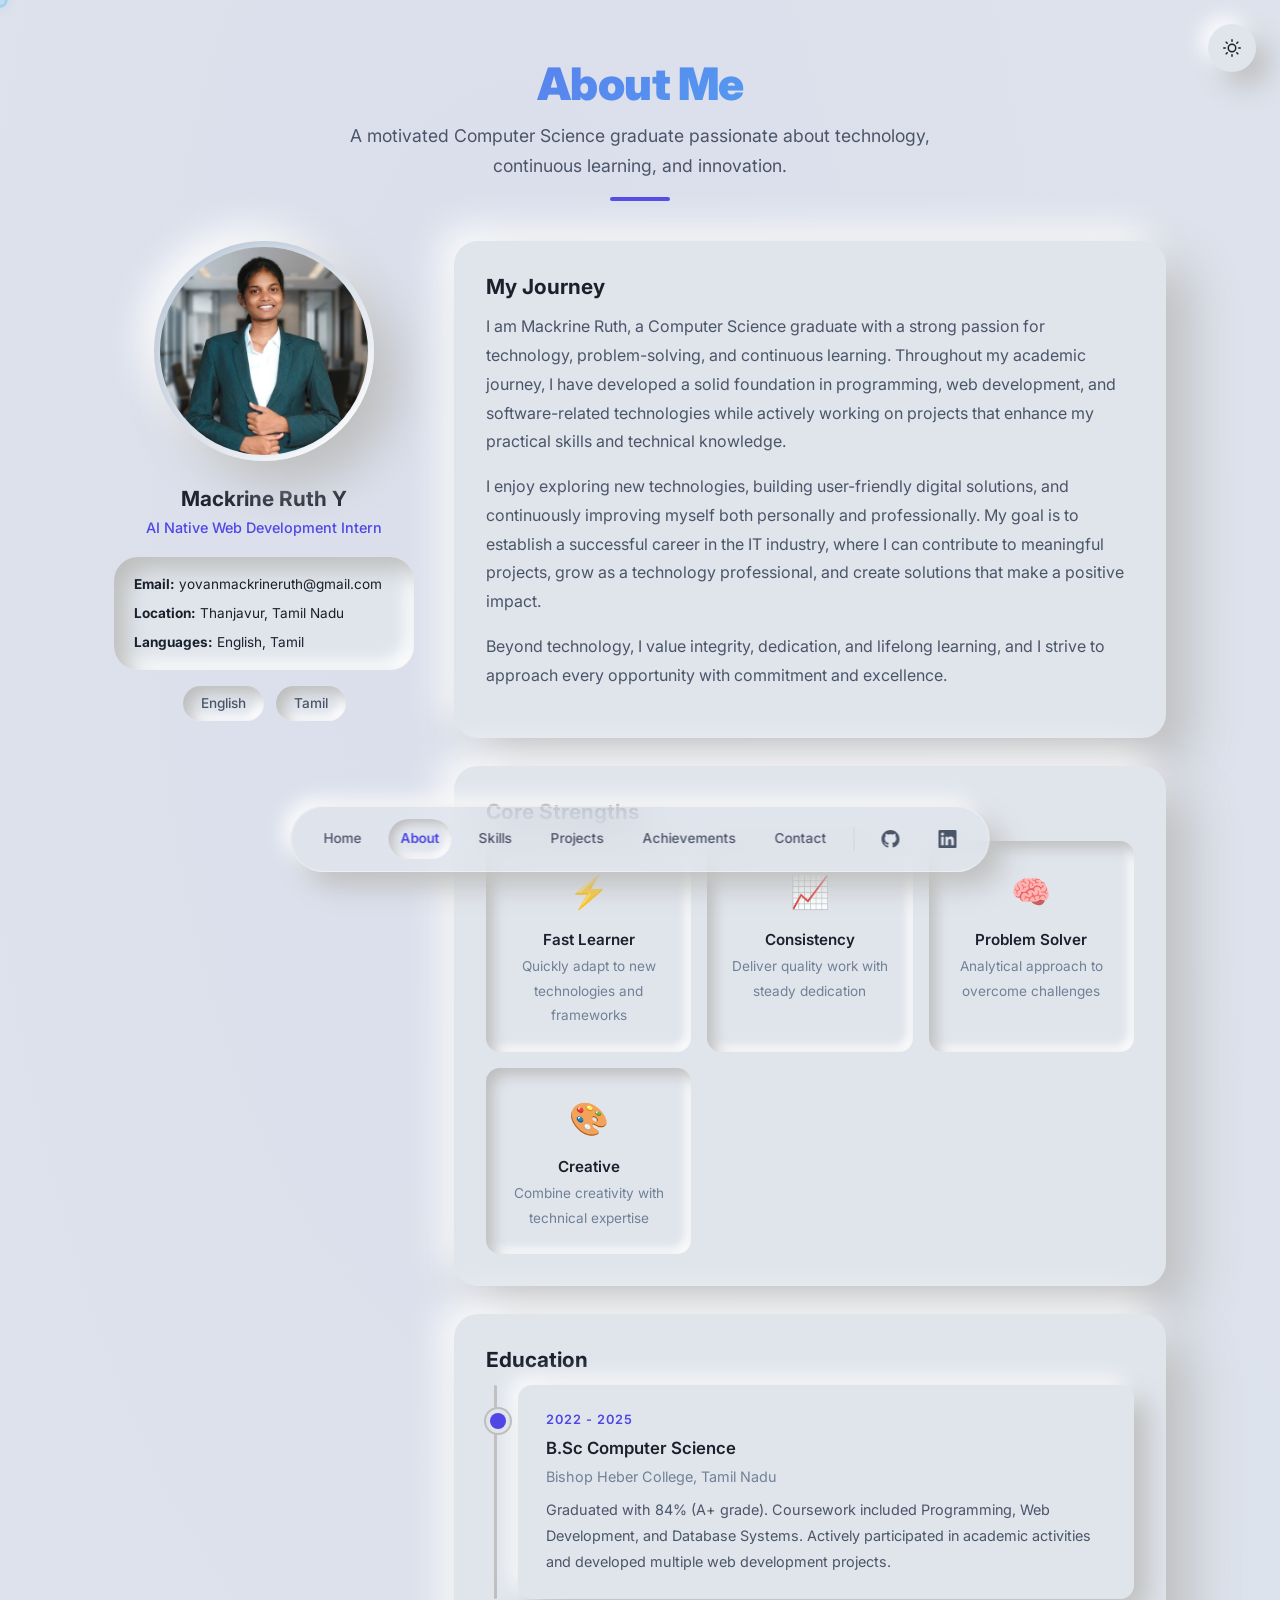
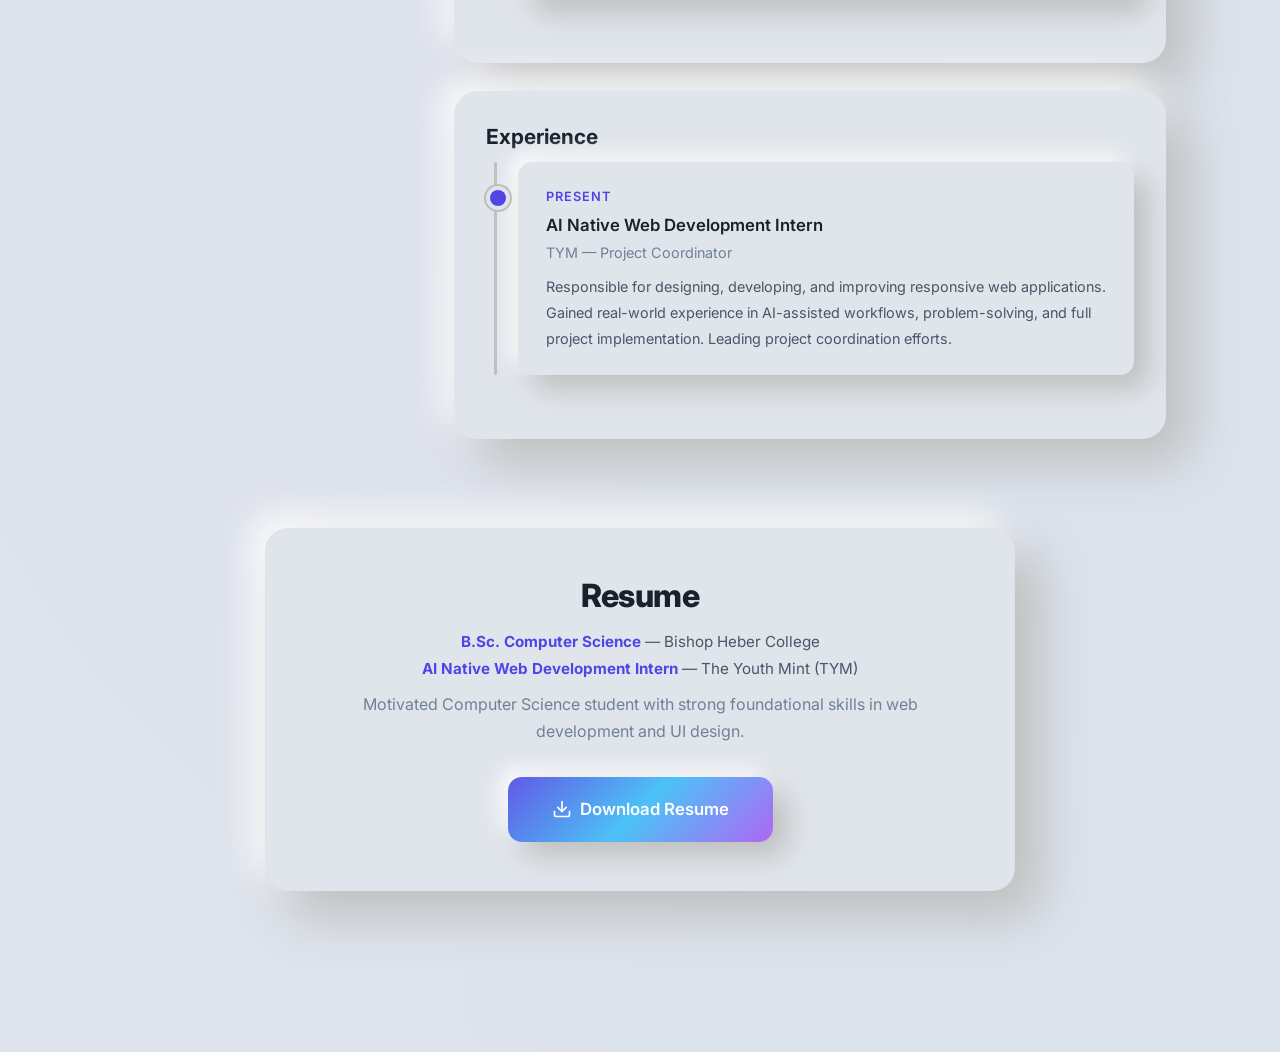
==== about.html @ bda7edf5 "floating header" ====
<!DOCTYPE html>
<html lang="en">
<head>
  <meta charset="UTF-8">
  <meta name="viewport" content="width=device-width, initial-scale=1.0">
  <title>About — Mackrine Ruth</title>
  <meta name="description" content="Learn more about Mackrine Ruth — a Computer Science graduate, AI Native Web Development Intern, and aspiring Software Engineer.">
  <link rel="stylesheet" href="css/style.css">
</head>
<body>

  <div class="page-header fade-up">
    <h1 class="gradient-text">About Me</h1>
    <p>A motivated Computer Science graduate passionate about technology, continuous learning, and innovation.</p>
    <div class="section-divider"></div>
  </div>

  <div class="about-grid">
    <aside class="about-sidebar fade-up">
      <div class="portrait-frame portrait-frame-clay">
        <img src="images/about-portrait.jpeg" alt="Mackrine Ruth">
      </div>
      <h3>Mackrine Ruth Y</h3>
      <p class="role">AI Native Web Development Intern</p>
      <div class="clay-card-push" style="text-align:left;padding:16px 20px;">
        <p style="font-size:0.85rem;margin-bottom:6px;"><strong>Email:</strong> yovanmackrineruth@gmail.com</p>
        <p style="font-size:0.85rem;margin-bottom:6px;"><strong>Location:</strong> Thanjavur, Tamil Nadu</p>
        <p style="font-size:0.85rem;"><strong>Languages:</strong> English, Tamil</p>
      </div>
      <div class="languages">
        <span class="lang-tag">English</span>
        <span class="lang-tag">Tamil</span>
      </div>
    </aside>

    <div class="about-content">
      <div class="clay-card fade-up">
        <h3>My Journey</h3>
        <p>I am Mackrine Ruth, a Computer Science graduate with a strong passion for technology, problem-solving, and continuous learning. Throughout my academic journey, I have developed a solid foundation in programming, web development, and software-related technologies while actively working on projects that enhance my practical skills and technical knowledge.</p>
        <p>I enjoy exploring new technologies, building user-friendly digital solutions, and continuously improving myself both personally and professionally. My goal is to establish a successful career in the IT industry, where I can contribute to meaningful projects, grow as a technology professional, and create solutions that make a positive impact.</p>
        <p>Beyond technology, I value integrity, dedication, and lifelong learning, and I strive to approach every opportunity with commitment and excellence.</p>
      </div>

      <div class="clay-card fade-up">
        <h3>Core Strengths</h3>
        <div class="strength-list">
          <div class="strength-item">
            <span class="icon">&#9889;</span>
            <h4>Fast Learner</h4>
            <p>Quickly adapt to new technologies and frameworks</p>
          </div>
          <div class="strength-item">
            <span class="icon">&#128200;</span>
            <h4>Consistency</h4>
            <p>Deliver quality work with steady dedication</p>
          </div>
          <div class="strength-item">
            <span class="icon">&#129504;</span>
            <h4>Problem Solver</h4>
            <p>Analytical approach to overcome challenges</p>
          </div>
          <div class="strength-item">
            <span class="icon">&#127912;</span>
            <h4>Creative</h4>
            <p>Combine creativity with technical expertise</p>
          </div>
        </div>
      </div>

      <!-- ====== EDUCATION TIMELINE ====== -->
      <div class="clay-card fade-up">
        <h3>Education</h3>
        <div class="timeline">
          <div class="timeline-item">
            <div class="date">2022 - 2025</div>
            <h4>B.Sc Computer Science</h4>
            <div class="sub">Bishop Heber College, Tamil Nadu</div>
            <p>Graduated with 84% (A+ grade). Coursework included Programming, Web Development, and Database Systems. Actively participated in academic activities and developed multiple web development projects.</p>
          </div>
        </div>
      </div>

      <!-- ====== EXPERIENCE TIMELINE ====== -->
      <div class="clay-card fade-up">
        <h3>Experience</h3>
        <div class="timeline">
          <div class="timeline-item">
            <div class="date">Present</div>
            <h4>AI Native Web Development Intern</h4>
            <div class="sub">TYM — Project Coordinator</div>
            <p>Responsible for designing, developing, and improving responsive web applications. Gained real-world experience in AI-assisted workflows, problem-solving, and full project implementation. Leading project coordination efforts.</p>
          </div>
        </div>
      </div>
    </div>
  </div>

  <!-- ====== RESUME SECTION ====== -->
  <section class="resume-section fade-up">
    <div class="resume-card">
      <h2>Resume</h2>
      <p class="credentials">
        <strong>B.Sc. Computer Science</strong> — Bishop Heber College<br>
        <strong>AI Native Web Development Intern</strong> — The Youth Mint (TYM)
      </p>
      <p class="resume-desc">Motivated Computer Science student with strong foundational skills in web development and UI design.</p>
      <a href="Mackrine_Ruth_ATS_Professional_Resume (2).docx" class="clay-btn clay-btn-primary" download target="_blank" rel="noopener noreferrer">
        <svg viewBox="0 0 24 24" fill="none" stroke="currentColor" stroke-width="2" stroke-linecap="round" stroke-linejoin="round">
          <path d="M21 15v4a2 2 0 01-2 2H5a2 2 0 01-2-2v-4"/>
          <polyline points="7 10 12 15 17 10"/>
          <line x1="12" y1="15" x2="12" y2="3"/>
        </svg>
        Download Resume
      </a>
    </div>
  </section>

  <!-- ====== DOCK NAVIGATION ====== -->
  <nav class="dock" role="navigation" aria-label="Main navigation">
    <a href="index.html" class="dock-link">Home</a>
    <a href="about.html" class="dock-link">About</a>
    <a href="skills.html" class="dock-link">Skills</a>
    <a href="projects.html" class="dock-link">Projects</a>
    <a href="achievements.html" class="dock-link">Achievements</a>
    <a href="contact.html" class="dock-link">Contact</a>
    <span class="dock-divider"></span>
    <a href="https://github.com/macky-2004" target="_blank" rel="noopener noreferrer" class="dock-link" aria-label="GitHub">
      <svg viewBox="0 0 16 16" fill="currentColor">
        <path d="M8 0C3.58 0 0 3.58 0 8c0 3.54 2.29 6.53 5.47 7.59.4.07.55-.17.55-.38 0-.19-.01-.82-.01-1.49-2.01.37-2.53-.49-2.69-.94-.09-.23-.48-.94-.82-1.13-.28-.15-.68-.52-.01-.53.63-.01 1.08.58 1.23.82.72 1.21 1.87.87 2.33.66.07-.52.28-.87.51-1.07-1.78-.2-3.64-.89-3.64-3.95 0-.87.31-1.59.82-2.15-.08-.2-.36-1.02.08-2.12 0 0 .67-.21 2.2.82.64-.18 1.32-.27 2-.27.68 0 1.36.09 2 .27 1.53-1.04 2.2-.82 2.2-.82.44 1.1.16 1.92.08 2.12.51.56.82 1.27.82 2.15 0 3.07-1.87 3.75-3.65 3.95.29.25.54.73.54 1.48 0 1.07-.01 1.93-.01 2.2 0 .21.15.46.55.38A8.013 8.013 0 0016 8c0-4.42-3.58-8-8-8z"/>
      </svg>
    </a>
    <a href="https://www.linkedin.com/in/mackrine-ruth-5611002bb/" target="_blank" rel="noopener noreferrer" class="dock-link" aria-label="LinkedIn">
      <svg viewBox="0 0 24 24" fill="currentColor">
        <path d="M20.447 20.452h-3.554v-5.569c0-1.328-.027-3.037-1.852-3.037-1.853 0-2.136 1.445-2.136 2.939v5.667H9.351V9h3.414v1.561h.046c.477-.9 1.637-1.85 3.37-1.85 3.601 0 4.267 2.37 4.267 5.455v6.286zM5.337 7.433a2.062 2.062 0 01-2.063-2.065 2.064 2.064 0 112.063 2.065zm1.782 13.019H3.555V9h3.564v11.452zM22.225 0H1.771C.792 0 0 .774 0 1.729v20.542C0 23.227.792 24 1.771 24h20.451C23.2 24 24 23.227 24 22.271V1.729C24 .774 23.2 0 22.222 0h.003z"/>
      </svg>
    </a>
  </nav>

  <button id="themeToggle" class="theme-toggle" aria-label="Toggle dark mode">
    <svg width="18" height="18" viewBox="0 0 24 24" fill="none" stroke="currentColor" stroke-width="2" stroke-linecap="round" stroke-linejoin="round">
      <circle cx="12" cy="12" r="5"/>
      <path d="M12 1v2M12 21v2M4.22 4.22l1.42 1.42M18.36 18.36l1.42 1.42M1 12h2M21 12h2M4.22 19.78l1.42-1.42M18.36 5.64l1.42-1.42"/>
    </svg>
  </button>

  <script src="js/main.js"></script>
</body>
</html>
---- css/style.css ----
@import url('https://fonts.googleapis.com/css2?family=Inter:wght@300;400;500;600;700;800;900&display=swap');

:root {
  --clay-bg: #e0e5ec;
  --clay-card: #e0e5ec;
  --clay-dark: #bebebe;
  --clay-dark-deep: #a8a8a8;
  --clay-light: #ffffff;
  --radius: 24px;
  --radius-sm: 14px;
  --radius-xs: 10px;
  --accent-primary: #4f46e5;
  --accent-secondary: #38bdf8;
  --accent-tertiary: #a855f7;
  --accent: #4f46e5;
  --accent-hover: #4338ca;
  --accent-soft: #eef2ff;
  --accent-gradient: linear-gradient(135deg, rgba(79, 70, 229, 0.88), rgba(56, 189, 248, 0.88), rgba(168, 85, 247, 0.88));
  --text-primary: #1a202c;
  --text-secondary: #4a5568;
  --text-muted: #718096;
  --font: 'Inter', 'Segoe UI', sans-serif;
  --shadow-pop: 24px 24px 50px var(--clay-dark), -12px -12px 36px var(--clay-light);
  --shadow-pop-sm: 14px 14px 28px var(--clay-dark), -7px -7px 20px var(--clay-light);
  --shadow-pop-lg: 32px 32px 64px var(--clay-dark-deep), -16px -16px 44px var(--clay-light);
  --shadow-push: inset 12px 12px 22px var(--clay-dark), inset -8px -8px 16px var(--clay-light);
  --shadow-push-sm: inset 7px 7px 14px var(--clay-dark), inset -5px -5px 10px var(--clay-light);
  --shadow-push-lg: inset 16px 16px 32px var(--clay-dark-deep), inset -10px -10px 22px var(--clay-light);
  --transition: 0.3s ease;
  --shadow-transition: 0.4s ease;
  --inset-dark: #bdc9d8;
  --inset-light: #ffffff;
  --cursor-core: rgba(56, 189, 248, 0.15);
  --cursor-border: rgba(56, 189, 248, 0.4);
  --cursor-glow: rgba(56, 189, 248, 0.12);
  --btn-glow: rgba(56, 189, 248, 0.2);
  --gradient-btn: var(--accent-gradient);
  --gradient-text: var(--accent-gradient);
  --card-border-glow: var(--accent-gradient);
}

body.dark-mode {
  --clay-bg: #1a1a1a;
  --clay-card: #1a1a1a;
  --clay-dark: #141414;
  --clay-dark-deep: #0d0d0d;
  --clay-light: #202020;
  --accent-primary: #4f46e5;
  --accent-secondary: #38bdf8;
  --accent-tertiary: #a855f7;
  --accent: #818cf8;
  --accent-hover: #6366f1;
  --accent-soft: #1e1b4b;
  --accent-gradient: linear-gradient(135deg, #4f46e5, #38bdf8, #a855f7);
  --text-primary: #e6e6e6;
  --text-secondary: #b0b0b0;
  --text-muted: #808080;
  --shadow-pop: 24px 24px 50px var(--clay-dark), -12px -12px 36px var(--clay-light);
  --shadow-pop-sm: 14px 14px 28px var(--clay-dark), -7px -7px 20px var(--clay-light);
  --shadow-pop-lg: 32px 32px 64px var(--clay-dark-deep), -16px -16px 44px var(--clay-light);
  --shadow-push: inset 12px 12px 22px var(--clay-dark), inset -8px -8px 16px var(--clay-light);
  --shadow-push-sm: inset 7px 7px 14px var(--clay-dark), inset -5px -5px 10px var(--clay-light);
  --shadow-push-lg: inset 16px 16px 32px var(--clay-dark-deep), inset -10px -10px 22px var(--clay-light);
  --inset-dark: #0d0d0d;
  --inset-light: #252525;
  --cursor-core: rgba(56, 189, 248, 0.2);
  --cursor-border: rgba(56, 189, 248, 0.5);
  --cursor-glow: rgba(56, 189, 248, 0.15);
  --btn-glow: rgba(56, 189, 248, 0.3);
  --gradient-btn: var(--accent-gradient);
  --gradient-text: var(--accent-gradient);
  --card-border-glow: var(--accent-gradient);
}

* {
  margin: 0;
  padding: 0;
  box-sizing: border-box;
}

html {
  scroll-behavior: smooth;
}

body {
  font-family: var(--font);
  background: var(--clay-bg);
  color: var(--text-primary);
  min-height: 100vh;
  line-height: 1.7;
  overflow-x: hidden;
  padding-bottom: 100px;
  transition: background-color 0.4s ease, color 0.4s ease;
  background-image:
    radial-gradient(ellipse at 20% 10%, rgba(79, 70, 229, 0.04) 0%, transparent 50%),
    radial-gradient(ellipse at 80% 90%, rgba(168, 85, 247, 0.03) 0%, transparent 50%),
    radial-gradient(ellipse at 50% 50%, rgba(56, 189, 248, 0.025) 0%, transparent 50%);
  background-size: 200% 200%;
  animation: ambientShift 30s ease-in-out infinite alternate;
}

@keyframes ambientShift {
  0% { background-position: 0% 0%; }
  100% { background-position: 100% 100%; }
}

a {
  text-decoration: none;
  color: inherit;
}

ul {
  list-style: none;
}

img {
  max-width: 100%;
  display: block;
}

h1 {
  font-weight: 900;
  line-height: 1.1;
  letter-spacing: -0.5px;
}

.gradient-text {
  background: var(--gradient-text);
  background-size: 200% 200%;
  -webkit-background-clip: text;
  background-clip: text;
  -webkit-text-fill-color: transparent;
  color: transparent;
}

h2 {
  font-weight: 800;
  line-height: 1.2;
  letter-spacing: -0.3px;
}

h3 {
  font-weight: 700;
  line-height: 1.3;
}

h4 {
  font-weight: 600;
  line-height: 1.4;
}

.container {
  max-width: 1200px;
  margin: 0 auto;
  padding: 0 24px;
}

.page-header {
  text-align: center;
  padding: 60px 20px 40px;
}

.page-header h1 {
  font-size: 2.8rem;
  color: var(--text-primary);
}

.page-header p {
  font-size: 1.1rem;
  color: var(--text-secondary);
  max-width: 600px;
  margin: 12px auto 0;
}

.section-divider {
  width: 60px;
  height: 4px;
  background: var(--accent);
  border-radius: 4px;
  margin: 16px auto 0;
}

/* ====== CLAY CARD SYSTEM ====== */

.clay-card {
  background: var(--clay-card);
  border-radius: var(--radius);
  box-shadow: var(--shadow-pop);
  padding: 32px;
  transition: all var(--transition);
}

.clay-card:hover {
  box-shadow: var(--shadow-pop-sm);
  transform: translateY(-3px);
}

.clay-card-push {
  background: var(--clay-card);
  border-radius: var(--radius);
  box-shadow: var(--shadow-push);
  padding: 24px;
}

/* ====== CLAY BUTTON SYSTEM ====== */

.clay-btn {
  display: inline-flex;
  align-items: center;
  gap: 8px;
  padding: 16px 36px;
  border: none;
  border-radius: var(--radius-sm);
  background: var(--clay-card);
  box-shadow: var(--shadow-pop-sm);
  font-family: var(--font);
  font-size: 1rem;
  font-weight: 600;
  color: var(--text-primary);
  cursor: pointer;
  transition: all var(--transition);
}

.clay-btn:hover {
  box-shadow: var(--shadow-push-sm), 0 0 20px var(--btn-glow);
  transform: scale(0.97);
}

.clay-btn:active {
  box-shadow: var(--shadow-push-sm);
  transform: scale(0.95);
}

.clay-btn-primary {
  background: var(--gradient-btn);
  color: #ffffff;
  box-shadow: var(--shadow-pop-sm);
  transition: all var(--transition);
}

.clay-btn-primary:hover {
  box-shadow: var(--shadow-push-sm), 0 0 24px var(--btn-glow);
  transform: scale(0.96);
  filter: brightness(1.15);
}

/* ====== DARK MODE TOGGLE ====== */

.theme-toggle {
  position: fixed;
  top: 24px;
  right: 24px;
  width: 48px;
  height: 48px;
  border-radius: 50%;
  background: var(--clay-card);
  box-shadow: var(--shadow-pop-sm);
  border: none;
  cursor: pointer;
  display: flex;
  align-items: center;
  justify-content: center;
  z-index: 1001;
  transition: all var(--transition);
  color: var(--text-primary);
  font-size: 1.2rem;
}

.theme-toggle:hover {
  box-shadow: var(--shadow-push-sm);
  transform: scale(0.95);
}

/* ====== DOCK NAVIGATION ====== */

.dock {
  position: fixed;
  bottom: 28px;
  left: 50%;
  transform: translateX(-50%);
  display: flex;
  align-items: center;
  justify-content: center;
  gap: 15px;
  padding: 12px 20px;
  background: rgba(224, 229, 236, 0.75);
  backdrop-filter: blur(20px);
  -webkit-backdrop-filter: blur(20px);
  border-radius: 60px;
  box-shadow: var(--shadow-pop-sm);
  z-index: 1000;
  border: 1px solid rgba(255, 255, 255, 0.4);
  transition: background-color 0.4s ease, box-shadow 0.4s ease;
}

body.dark-mode .dock {
  background: rgba(26, 26, 26, 0.75);
  border-color: rgba(255, 255, 255, 0.06);
}

.dock-link {
  display: flex;
  align-items: center;
  justify-content: center;
  padding: 8px 12px;
  border-radius: 40px;
  font-size: 0.85rem;
  font-weight: 500;
  color: var(--text-secondary);
  transition: all var(--transition);
  white-space: nowrap;
  min-height: 40px;
}

.dock-link svg {
  width: 18px;
  height: 18px;
}

.dock-link:hover {
  color: var(--accent);
  box-shadow: inset 4px 4px 8px var(--clay-dark), inset -4px -4px 8px var(--clay-light);
  background: var(--clay-card);
}

.dock-link.active {
  color: var(--accent);
  box-shadow: inset 4px 4px 8px var(--clay-dark), inset -4px -4px 8px var(--clay-light);
  background: var(--clay-card);
  font-weight: 600;
}

.dock-divider {
  width: 1px;
  height: 24px;
  background: var(--clay-dark);
  opacity: 0.4;
  margin: 0;
}

/* ====== CUSTOM CURSOR ====== */

#clay-cursor {
  position: fixed;
  width: 15px;
  height: 15px;
  border-radius: 50%;
  pointer-events: none;
  z-index: 9999;
  background: var(--cursor-core);
  border: 2px solid var(--cursor-border);
  box-shadow: 0 0 12px var(--cursor-glow);
  transition: transform 0.35s cubic-bezier(0.25, 0.46, 0.45, 0.94), background 0.35s ease, border-color 0.35s ease, box-shadow 0.35s ease, opacity 0.3s ease;
  transform: translate(-50%, -50%);
  backdrop-filter: blur(2px);
}

#clay-cursor.hover {
  transform: translate(-50%, -50%) scale(2);
  background: var(--cursor-border);
  border-color: transparent;
  box-shadow: 0 0 24px var(--cursor-glow);
}

#clay-cursor.hidden {
  opacity: 0;
}

/* ====== HERO SECTION ====== */

.hero {
  min-height: calc(100vh - 80px);
  display: flex;
  align-items: center;
  justify-content: center;
  padding: 40px 24px 120px;
  position: relative;
  background-image:
    radial-gradient(ellipse at 25% 15%, rgba(79, 70, 229, 0.06) 0%, transparent 50%),
    radial-gradient(ellipse at 75% 85%, rgba(168, 85, 247, 0.04) 0%, transparent 50%),
    radial-gradient(ellipse at 50% 50%, rgba(56, 189, 248, 0.03) 0%, transparent 50%);
}

.hero-content {
  display: grid;
  grid-template-columns: 1fr 1fr;
  gap: 60px;
  align-items: center;
  max-width: 1100px;
  margin: 0 auto;
}

.hero-text .tagline {
  display: inline-block;
  font-size: 0.9rem;
  font-weight: 600;
  color: var(--accent);
  text-transform: uppercase;
  letter-spacing: 2px;
  margin-bottom: 20px;
  padding: 8px 18px;
  border-radius: 40px;
  background: var(--clay-card);
  box-shadow: var(--shadow-push-sm);
}

.hero-text h1 {
  font-size: 3.2rem;
  color: var(--text-primary);
  letter-spacing: -1px;
  margin-bottom: 16px;
}

.hero-text h2 {
  font-size: 1.6rem;
  color: var(--text-secondary);
  margin-bottom: 32px;
}

.hero-text p {
  font-size: 1.1rem;
  color: var(--text-muted);
  line-height: 1.7;
  margin-bottom: 36px;
  max-width: 520px;
}

.hero-cta {
  display: flex;
  gap: 16px;
  flex-wrap: wrap;
}

.hero-portrait {
  display: flex;
  justify-content: center;
  align-items: center;
}

.hero-portrait .portrait-frame {
  width: 380px;
  height: 380px;
  border-radius: 50%;
  overflow: hidden;
  background: var(--clay-card);
  padding: 8px;
}

.hero-portrait .portrait-frame img,
.about-sidebar .portrait-frame img {
  width: 100%;
  height: 100%;
  object-fit: cover;
  border-radius: 50%;
}

.portrait-frame-clay {
  position: relative;
  overflow: hidden;
}

.hero-portrait .portrait-frame-clay {
  box-shadow: var(--shadow-pop-lg), inset 8px 8px 18px var(--inset-dark), inset -6px -6px 14px var(--inset-light);
}

.about-sidebar .portrait-frame-clay {
  box-shadow: var(--shadow-pop), inset 6px 6px 14px var(--inset-dark), inset -4px -4px 10px var(--inset-light);
}

/* ====== FEATURED PROJECTS (HOME) ====== */

.featured-section {
  padding: 60px 24px 80px;
}

.featured-section h2 {
  text-align: center;
  font-size: 2rem;
  margin-bottom: 56px;
}

.featured-grid {
  display: grid;
  grid-template-columns: repeat(auto-fit, minmax(300px, 1fr));
  gap: 36px;
  max-width: 1100px;
  margin: 0 auto;
}

.featured-card {
  background: var(--clay-card);
  border-radius: var(--radius);
  box-shadow: var(--shadow-pop);
  padding: 28px;
  transition: all var(--transition);
  cursor: pointer;
}

.featured-card:hover {
  box-shadow: var(--shadow-pop-sm);
  transform: translateY(-5px);
}

.featured-card .card-img {
  width: 100%;
  height: 200px;
  border-radius: var(--radius-sm);
  overflow: hidden;
  margin-bottom: 20px;
  padding: 4px;
  background: linear-gradient(135deg, var(--clay-dark), var(--clay-card));
  box-shadow: var(--shadow-push-sm);
}

.featured-card .card-img img {
  width: 100%;
  height: 100%;
  object-fit: cover;
  border-radius: calc(var(--radius-sm) - 4px);
  transition: transform 0.5s ease;
}

.featured-card:hover .card-img img {
  transform: scale(1.05);
}

.featured-card h3 {
  font-size: 1.15rem;
  font-weight: 600;
  margin-bottom: 8px;
  color: var(--text-primary);
}

.featured-card p {
  font-size: 0.9rem;
  color: var(--text-muted);
  line-height: 1.6;
  margin-bottom: 16px;
}

.featured-card .tech-tags {
  display: flex;
  flex-wrap: wrap;
  gap: 8px;
}

.featured-card .tech-tag {
  font-size: 0.75rem;
  padding: 4px 14px;
  border-radius: 40px;
  background: var(--clay-card);
  box-shadow: var(--shadow-push-sm);
  color: var(--text-secondary);
  font-weight: 500;
}

.resume-section {
  text-align: center;
  padding: 40px 24px 80px;
}

.resume-section h2 {
  font-size: 1.8rem;
  margin-bottom: 20px;
}

.resume-section p {
  color: var(--text-muted);
  margin-bottom: 28px;
}

/* ====== ABOUT PAGE ====== */

.about-grid {
  display: grid;
  grid-template-columns: 300px 1fr;
  gap: 40px;
  max-width: 1100px;
  margin: 0 auto;
  padding: 0 24px 60px;
}

.about-sidebar {
  text-align: center;
}

.about-sidebar .portrait-frame {
  width: 220px;
  height: 220px;
  border-radius: 50%;
  overflow: hidden;
  margin: 0 auto 24px;
  padding: 6px;
  background: var(--clay-card);
}

.about-sidebar h3 {
  font-size: 1.3rem;
  margin-bottom: 4px;
}

.about-sidebar .role {
  color: var(--accent);
  font-weight: 500;
  font-size: 0.9rem;
  margin-bottom: 16px;
}

.about-sidebar .languages {
  display: flex;
  justify-content: center;
  gap: 12px;
  margin-top: 16px;
}

.about-sidebar .lang-tag {
  padding: 6px 18px;
  border-radius: 40px;
  background: var(--clay-card);
  box-shadow: var(--shadow-push-sm);
  font-size: 0.85rem;
  font-weight: 500;
  color: var(--text-secondary);
}

.about-content .clay-card {
  margin-bottom: 28px;
}

.about-content h3 {
  font-size: 1.3rem;
  margin-bottom: 12px;
  color: var(--text-primary);
}

.about-content p {
  color: var(--text-secondary);
  line-height: 1.8;
  margin-bottom: 16px;
}

.strength-list {
  display: grid;
  grid-template-columns: repeat(auto-fit, minmax(160px, 1fr));
  gap: 16px;
  margin-top: 16px;
}

.strength-item {
  text-align: center;
  padding: 24px 16px;
  border-radius: var(--radius-sm);
  background: var(--clay-card);
  box-shadow: var(--shadow-push-sm);
  transition: all var(--transition);
}

.strength-item:hover {
  box-shadow: var(--shadow-push);
  transform: scale(0.97);
}

.strength-item .icon {
  font-size: 2rem;
  margin-bottom: 10px;
  display: block;
}

.strength-item h4 {
  font-size: 0.95rem;
  margin-bottom: 4px;
}

.strength-item p {
  font-size: 0.85rem;
  color: var(--text-muted);
  margin-bottom: 0;
}

/* ====== TIMELINE (VERTICAL) ====== */

.timeline {
  position: relative;
  padding-left: 32px;
}

.timeline::before {
  content: '';
  position: absolute;
  left: 8px;
  top: 0;
  bottom: 0;
  width: 3px;
  background: var(--clay-dark);
  border-radius: 3px;
}

.timeline-item {
  position: relative;
  margin-bottom: 32px;
  padding: 24px 28px;
  border-radius: var(--radius-sm);
  background: var(--clay-card);
  box-shadow: var(--shadow-pop-sm);
  transition: all var(--transition);
}

.timeline-item:hover {
  box-shadow: var(--shadow-pop);
  transform: translateX(4px);
}

.timeline-item::before {
  content: '';
  position: absolute;
  left: -28px;
  top: 28px;
  width: 16px;
  height: 16px;
  border-radius: 50%;
  background: var(--accent);
  box-shadow: 0 0 0 4px var(--clay-card), 0 0 0 6px var(--clay-dark);
}

.timeline-item .date {
  font-size: 0.8rem;
  font-weight: 600;
  color: var(--accent);
  text-transform: uppercase;
  letter-spacing: 1px;
  margin-bottom: 6px;
}

.timeline-item h4 {
  font-size: 1.05rem;
  margin-bottom: 4px;
}

.timeline-item .sub {
  font-size: 0.9rem;
  color: var(--text-muted);
  margin-bottom: 8px;
}

.timeline-item p {
  font-size: 0.9rem;
  color: var(--text-secondary);
  margin-bottom: 0;
}

/* ====== SKILLS ORB GRID ====== */

.skills-grid {
  max-width: 1100px;
  margin: 0 auto;
  padding: 0 24px 60px;
}

.skill-category {
  margin-bottom: 48px;
}

.skill-category h3 {
  font-size: 1.5rem;
  margin-bottom: 28px;
  text-align: center;
  color: var(--text-primary);
}

.skill-category h3::after {
  content: '';
  display: block;
  width: 50px;
  height: 3px;
  background: var(--accent);
  border-radius: 3px;
  margin: 10px auto 0;
}

.orb-grid {
  display: grid;
  grid-template-columns: repeat(auto-fit, minmax(140px, 1fr));
  gap: 40px 32px;
  justify-items: center;
}

.orb {
  width: 140px;
  height: 140px;
  border-radius: 50%;
  background: var(--clay-card);
  box-shadow: var(--shadow-push);
  display: flex;
  flex-direction: column;
  align-items: center;
  justify-content: center;
  gap: 8px;
  cursor: pointer;
  transition: all var(--transition);
  position: relative;
}

.orb::after {
  content: attr(data-label);
  position: absolute;
  bottom: -26px;
  left: 50%;
  transform: translateX(-50%);
  font-size: 0.8rem;
  font-weight: 600;
  color: var(--text-secondary);
  white-space: nowrap;
  letter-spacing: 0.5px;
}

.orb:hover {
  box-shadow: var(--shadow-push-sm);
  background: var(--accent-soft);
  transform: scale(1.08);
}

.orb:hover .orb-level {
  color: var(--accent);
}

.orb-logo {
  width: 48px;
  height: 48px;
  display: flex;
  align-items: center;
  justify-content: center;
  background: transparent;
}

.orb-logo img {
  width: 40px;
  height: 40px;
  display: block;
  background: transparent;
  filter: invert(0);
  transition: filter 0.3s ease;
}

body.dark-mode .orb-logo img {
  filter: invert(1);
}

.orb-logo svg {
  width: 40px;
  height: 40px;
  display: block;
}

.orb-logo-text {
  font-size: 1rem;
  font-weight: 700;
  color: var(--text-primary);
  text-align: center;
  line-height: 1.2;
}

.orb-level {
  font-size: 0.85rem;
  font-weight: 600;
  color: var(--text-muted);
  transition: color var(--transition);
}

/* ====== PROJECTS PAGE — CARD FLIP ====== */

.filter-bar {
  display: flex;
  justify-content: center;
  gap: 12px;
  flex-wrap: wrap;
  max-width: 1100px;
  margin: 0 auto 40px;
  padding: 0 24px;
}

.filter-btn {
  padding: 12px 28px;
  border: none;
  border-radius: 40px;
  background: var(--clay-card);
  box-shadow: var(--shadow-pop-sm);
  font-family: var(--font);
  font-size: 0.9rem;
  font-weight: 500;
  color: var(--text-secondary);
  cursor: pointer;
  transition: all 0.2s ease;
}

.filter-btn:hover {
  box-shadow: var(--shadow-push-sm);
}

.filter-btn.active {
  color: var(--accent);
  box-shadow: var(--shadow-push-sm);
  font-weight: 600;
}

.projects-grid {
  display: grid;
  grid-template-columns: repeat(auto-fit, minmax(340px, 1fr));
  gap: 36px;
  max-width: 1100px;
  margin: 0 auto;
  padding: 0 24px 60px;
}

.project-card {
  position: relative;
  border-radius: var(--radius);
  background: var(--clay-card);
  box-shadow: var(--shadow-pop);
  overflow: hidden;
  transition: transform 0.4s ease, box-shadow 0.4s ease;
  cursor: pointer;
  border: 2px solid transparent;
  background-clip: padding-box;
}

.project-card:hover {
  transform: scale(1.02);
  box-shadow: var(--shadow-pop-sm), 0 0 30px var(--btn-glow);
  background: linear-gradient(var(--clay-card), var(--clay-card)) padding-box, var(--card-border-glow) border-box;
}

.project-card .project-img {
  width: 100%;
  height: 220px;
  overflow: hidden;
}

.project-card .project-img img {
  width: 100%;
  height: 100%;
  object-fit: cover;
  transition: transform 0.5s ease;
}

.project-card:hover .project-img img {
  transform: scale(1.05);
}

.project-card .project-body {
  padding: 24px 28px 28px;
  position: relative;
  z-index: 1;
}

.project-card .category-badge {
  display: inline-block;
  padding: 4px 14px;
  border-radius: 40px;
  font-size: 0.75rem;
  font-weight: 600;
  text-transform: uppercase;
  letter-spacing: 0.5px;
  background: var(--accent-soft);
  color: var(--accent);
  margin-bottom: 10px;
  box-shadow: var(--shadow-push-sm);
}

.project-card h3 {
  font-size: 1.2rem;
  font-weight: 700;
  margin-bottom: 8px;
  color: var(--text-primary);
}

.project-card p {
  font-size: 0.9rem;
  color: var(--text-secondary);
  line-height: 1.7;
  margin-bottom: 14px;
}

.project-card .tech-tags {
  display: flex;
  flex-wrap: wrap;
  gap: 8px;
}

.project-card .tech-tag {
  font-size: 0.75rem;
  padding: 4px 14px;
  border-radius: 40px;
  background: var(--clay-card);
  box-shadow: var(--shadow-push-sm);
  color: var(--text-secondary);
  font-weight: 500;
}

.project-card .project-overlay {
  position: absolute;
  bottom: 0;
  left: 0;
  right: 0;
  padding: 20px 28px;
  display: flex;
  justify-content: center;
  align-items: center;
  gap: 12px;
  opacity: 0;
  transform: translateY(12px);
  transition: opacity 0.3s ease, transform 0.3s ease;
  pointer-events: none;
  z-index: 2;
  background: linear-gradient(transparent, var(--clay-card) 40%);
}

.project-card:hover .project-overlay {
  opacity: 1;
  transform: translateY(0);
  pointer-events: auto;
}

.project-card .project-overlay .clay-btn {
  padding: 10px 22px;
  font-size: 0.85rem;
}

/* ====== ACHIEVEMENTS — HORIZONTAL TIMELINE ====== */

.achievements-wrapper {
  max-width: 1100px;
  margin: 0 auto;
  padding: 0 24px 60px;
}

.ach-section-title {
  text-align: center;
  margin: 48px 0 32px;
}

.ach-section-title h3 {
  font-size: 1.5rem;
  font-weight: 700;
}

.ach-section-title .divider {
  width: 50px;
  height: 3px;
  background: var(--accent);
  border-radius: 3px;
  margin: 10px auto 0;
}

.timeline-horizontal {
  position: relative;
  overflow-x: auto;
  padding: 20px 0;
  -ms-overflow-style: none;
  scrollbar-width: none;
}

.timeline-horizontal::-webkit-scrollbar {
  display: none;
}

.timeline-track {
  display: flex;
  gap: 32px;
  padding: 20px 10px;
  position: relative;
  min-width: min-content;
}

.timeline-track::before {
  content: '';
  position: absolute;
  top: 50%;
  left: 0;
  right: 0;
  height: 3px;
  background: var(--clay-dark);
  border-radius: 3px;
  transform: translateY(-50%);
  z-index: 0;
}

.timeline-node {
  display: flex;
  flex-direction: column;
  align-items: center;
  min-width: 240px;
  position: relative;
  z-index: 1;
  cursor: pointer;
}

.timeline-dot {
  width: 36px;
  height: 36px;
  border-radius: 50%;
  background: var(--clay-card);
  box-shadow: var(--shadow-push);
  border: 3px solid var(--clay-card);
  transition: all var(--transition);
  position: relative;
  z-index: 2;
  flex-shrink: 0;
  margin-bottom: 16px;
}

.timeline-dot::after {
  content: '';
  position: absolute;
  inset: 6px;
  border-radius: 50%;
  background: var(--accent);
  opacity: 0;
  transition: opacity var(--transition);
}

.timeline-node.active .timeline-dot::after,
.timeline-node:hover .timeline-dot::after {
  opacity: 1;
}

.timeline-node.active .timeline-dot,
.timeline-node:hover .timeline-dot {
  box-shadow: var(--shadow-push-sm);
  transform: scale(1.15);
}

.timeline-content {
  background: var(--clay-card);
  border-radius: var(--radius-sm);
  box-shadow: var(--shadow-pop-sm);
  padding: 20px;
  text-align: center;
  width: 100%;
  transition: all var(--transition);
}

.timeline-node.active .timeline-content,
.timeline-node:hover .timeline-content {
  box-shadow: var(--shadow-pop);
  transform: translateY(-3px);
}

.timeline-content h4 {
  font-size: 0.95rem;
  margin-bottom: 4px;
  color: var(--text-primary);
}

.timeline-content .ach-issuer {
  font-size: 0.8rem;
  color: var(--accent);
  font-weight: 500;
  margin-bottom: 8px;
}

.timeline-content p {
  font-size: 0.82rem;
  color: var(--text-muted);
  line-height: 1.5;
  margin-bottom: 0;
}

.timeline-content .ach-badge {
  display: inline-block;
  margin-top: 8px;
  padding: 3px 12px;
  border-radius: 40px;
  font-size: 0.7rem;
  font-weight: 600;
  background: var(--accent-soft);
  color: var(--accent);
  box-shadow: var(--shadow-push-sm);
}

/* ====== CONTACT PAGE ====== */

.contact-grid {
  display: grid;
  grid-template-columns: 1fr 1fr;
  gap: 40px;
  max-width: 1100px;
  margin: 0 auto;
  padding: 0 24px 60px;
}

.contact-info {
  display: flex;
  flex-direction: column;
  gap: 20px;
}

.contact-info-card {
  display: flex;
  align-items: center;
  gap: 16px;
  padding: 20px;
  border-radius: var(--radius-sm);
  background: var(--clay-card);
  box-shadow: var(--shadow-pop-sm);
  transition: all var(--transition);
}

.contact-info-card:hover {
  box-shadow: var(--shadow-push-sm);
  transform: scale(0.98);
}

.contact-info-card .ci-icon {
  width: 44px;
  height: 44px;
  border-radius: 50%;
  background: var(--clay-card);
  box-shadow: var(--shadow-push-sm);
  display: flex;
  align-items: center;
  justify-content: center;
  flex-shrink: 0;
  font-size: 1.1rem;
  color: var(--accent);
}

.contact-info-card .ci-text h4 {
  font-size: 0.9rem;
  font-weight: 600;
  margin-bottom: 2px;
}

.contact-info-card .ci-text p {
  font-size: 0.85rem;
  color: var(--text-muted);
}

.contact-form {
  padding: 36px;
  border-radius: var(--radius);
  background: var(--clay-card);
  box-shadow: var(--shadow-pop);
}

.contact-form h3 {
  font-size: 1.3rem;
  margin-bottom: 24px;
}

.form-group {
  margin-bottom: 20px;
}

.form-group label {
  display: block;
  font-size: 0.85rem;
  font-weight: 500;
  color: var(--text-secondary);
  margin-bottom: 6px;
}

.form-group input,
.form-group textarea,
.form-group select {
  width: 100%;
  padding: 16px 20px;
  border: none;
  border-radius: var(--radius-sm);
  background: var(--clay-card);
  box-shadow: inset 5px 5px 10px var(--clay-dark), inset -5px -5px 10px var(--clay-light);
  font-family: var(--font);
  font-size: 0.95rem;
  color: var(--text-primary);
  outline: none;
  transition: all var(--transition);
}

.form-group input:focus,
.form-group textarea:focus {
  box-shadow: inset 6px 6px 12px var(--clay-dark), inset -6px -6px 12px var(--clay-light);
}

.form-group textarea {
  min-height: 130px;
  resize: vertical;
}

.form-group input::placeholder,
.form-group textarea::placeholder {
  color: var(--text-muted);
}

.contact-social {
  display: flex;
  gap: 16px;
  margin-top: 10px;
  flex-wrap: wrap;
}

.contact-social a {
  display: flex;
  align-items: center;
  gap: 8px;
  padding: 12px 22px;
  border-radius: var(--radius-sm);
  background: var(--clay-card);
  box-shadow: var(--shadow-pop-sm);
  font-size: 0.9rem;
  font-weight: 500;
  color: var(--text-secondary);
  transition: all 0.2s ease;
}

.contact-social a:hover {
  box-shadow: var(--shadow-push-sm);
  color: var(--accent);
}

.contact-social a svg {
  width: 20px;
  height: 20px;
}

/* ====== SCROLL ANIMATIONS ====== */

.fade-up {
  opacity: 0;
  transform: translateY(40px);
  transition: opacity 0.8s ease, transform 0.8s ease;
}

.fade-up.visible {
  opacity: 1;
  transform: translateY(0);
}

/* ====== RESUME SECTION ====== */

.resume-section {
  max-width: 800px;
  margin: 0 auto 60px;
  padding: 0 24px;
}

.resume-card {
  background: var(--clay-card);
  border-radius: var(--radius);
  box-shadow: var(--shadow-pop);
  padding: 48px 56px;
  text-align: center;
  border: 2px solid transparent;
  background-clip: padding-box;
  transition: all var(--transition);
}

.resume-card:hover {
  box-shadow: var(--shadow-pop-sm), 0 0 30px var(--btn-glow);
  background: linear-gradient(var(--clay-card), var(--clay-card)) padding-box, var(--card-border-glow) border-box;
  transform: translateY(-4px);
}

.resume-card h2 {
  font-size: 2rem;
  margin-bottom: 12px;
  letter-spacing: -0.5px;
}

.resume-card .credentials {
  font-size: 0.95rem;
  color: var(--text-secondary);
  line-height: 1.8;
  margin-bottom: 8px;
}

.resume-card .credentials strong {
  color: var(--accent);
}

.resume-card .resume-desc {
  font-size: 1rem;
  color: var(--text-muted);
  margin-bottom: 32px;
  line-height: 1.7;
}

.resume-card .clay-btn {
  font-size: 1.05rem;
  padding: 18px 44px;
}

.resume-card .clay-btn svg {
  width: 20px;
  height: 20px;
}

/* ====== RESPONSIVE ====== */

@media (max-width: 1024px) {
  .hero-content {
    grid-template-columns: 1fr;
    text-align: center;
  }

  .hero-text p {
    margin: 0 auto 36px;
  }

  .hero-cta {
    justify-content: center;
  }

  .hero-portrait .portrait-frame {
    width: 300px;
    height: 300px;
  }

  .about-grid {
    grid-template-columns: 1fr;
  }

  .contact-grid {
    grid-template-columns: 1fr;
  }

  .project-card .project-img {
    height: 180px;
  }

  .project-card .project-body {
    padding: 20px 24px 60px;
  }

  .resume-card {
    padding: 36px 32px;
  }

  .resume-card h2 {
    font-size: 1.6rem;
  }
}

@media (max-width: 768px) {
  /* — Layout Reflow — */
  .container {
    padding: 0 15px;
  }

  .hero-content,
  .about-grid,
  .contact-grid,
  .projects-grid,
  .featured-grid,
  .achievements-grid,
  .about-content .strength-list {
    grid-template-columns: 1fr;
  }

  .hero-portrait .portrait-frame {
    width: 240px;
    height: 240px;
  }

  /* — Claymorphism Adaptation — */
  .clay-card,
  .project-card,
  .resume-card,
  .contact-info-card,
  .featured-card {
    box-shadow: 12px 12px 28px var(--clay-dark), -8px -8px 20px var(--clay-light);
  }

  .orb {
    box-shadow: inset 8px 8px 14px var(--clay-dark), inset -5px -5px 10px var(--clay-light);
    width: 110px;
    height: 110px;
  }

  .orb-logo {
    width: 38px;
    height: 38px;
  }

  .orb-logo img,
  .orb-logo svg {
    width: 32px;
    height: 32px;
  }

  .orb-level {
    font-size: 0.8rem;
  }

  .orb-grid {
    grid-template-columns: repeat(auto-fit, minmax(110px, 1fr));
    gap: 32px 24px;
  }

  .orb::after {
    font-size: 0.7rem;
    bottom: -22px;
  }

  .project-card .project-img {
    height: 160px;
  }

  /* — Text Scaling — */
  .page-header h1 {
    font-size: 1.65rem;
  }

  .hero-text h1 {
    font-size: 1.8rem;
  }

  .hero-text h2 {
    font-size: 1rem;
  }

  .featured-section h2 {
    font-size: 1.65rem;
    margin-bottom: 36px;
  }

  .resume-card h2 {
    font-size: 1.2rem;
  }

  /* — Touch Optimization — */
  .project-card .project-overlay .clay-btn {
    min-height: 44px;
    min-width: 44px;
    padding: 12px 18px;
    font-size: 0.85rem;
  }

  .resume-card .clay-btn {
    width: 100%;
    justify-content: center;
    padding: 16px 32px;
    font-size: 1rem;
  }

  .resume-card {
    padding: 28px 20px;
  }

  /* — Dock — */
  .dock {
    width: 90%;
    left: 0;
    right: 0;
    margin: 0 auto;
    transform: none;
    padding: 8px 12px;
    gap: 10px;
    bottom: 16px;
  }

  .dock-link {
    padding: 6px 10px;
    font-size: 0.7rem;
    min-height: 40px;
  }

  .dock-link svg {
    width: 16px;
    height: 16px;
  }

  .dock-divider {
    margin: 0;
  }

  /* — Misc — */
  #clay-cursor {
    display: none;
  }

  .theme-toggle {
    top: 16px;
    right: 16px;
    width: 40px;
    height: 40px;
    font-size: 1rem;
  }
}

@media (max-width: 480px) {
  /* — Further text scaling — */
  .page-header h1 {
    font-size: 1.4rem;
  }

  .hero-text h1 {
    font-size: 1.5rem;
  }

  .hero-text h2 {
    font-size: 0.9rem;
  }

  .featured-section h2 {
    font-size: 1.4rem;
  }

  .resume-card h2 {
    font-size: 1.1rem;
  }

  /* — Single column all grids — */
  .orb-grid {
    grid-template-columns: 1fr 1fr;
    gap: 24px 12px;
  }

  .orb {
    width: 90px;
    height: 90px;
    gap: 4px;
  }

  .orb::after {
    font-size: 0.65rem;
    bottom: -18px;
  }

  .orb-logo {
    width: 30px;
    height: 30px;
  }

  .orb-logo img,
  .orb-logo svg {
    width: 28px;
    height: 28px;
  }

  .orb-level {
    font-size: 0.75rem;
  }

  /* — Compact dock — */
  .dock {
    padding: 6px 8px;
    gap: 6px;
  }

  .dock-link {
    padding: 4px 6px;
    font-size: 0.6rem;
    min-height: 40px;
  }

  .dock-link svg {
    width: 14px;
    height: 14px;
  }

  .dock-divider {
    margin: 0;
  }

  /* — Full-width buttons — */
  .hero-cta .clay-btn {
    width: 100%;
    justify-content: center;
  }
}
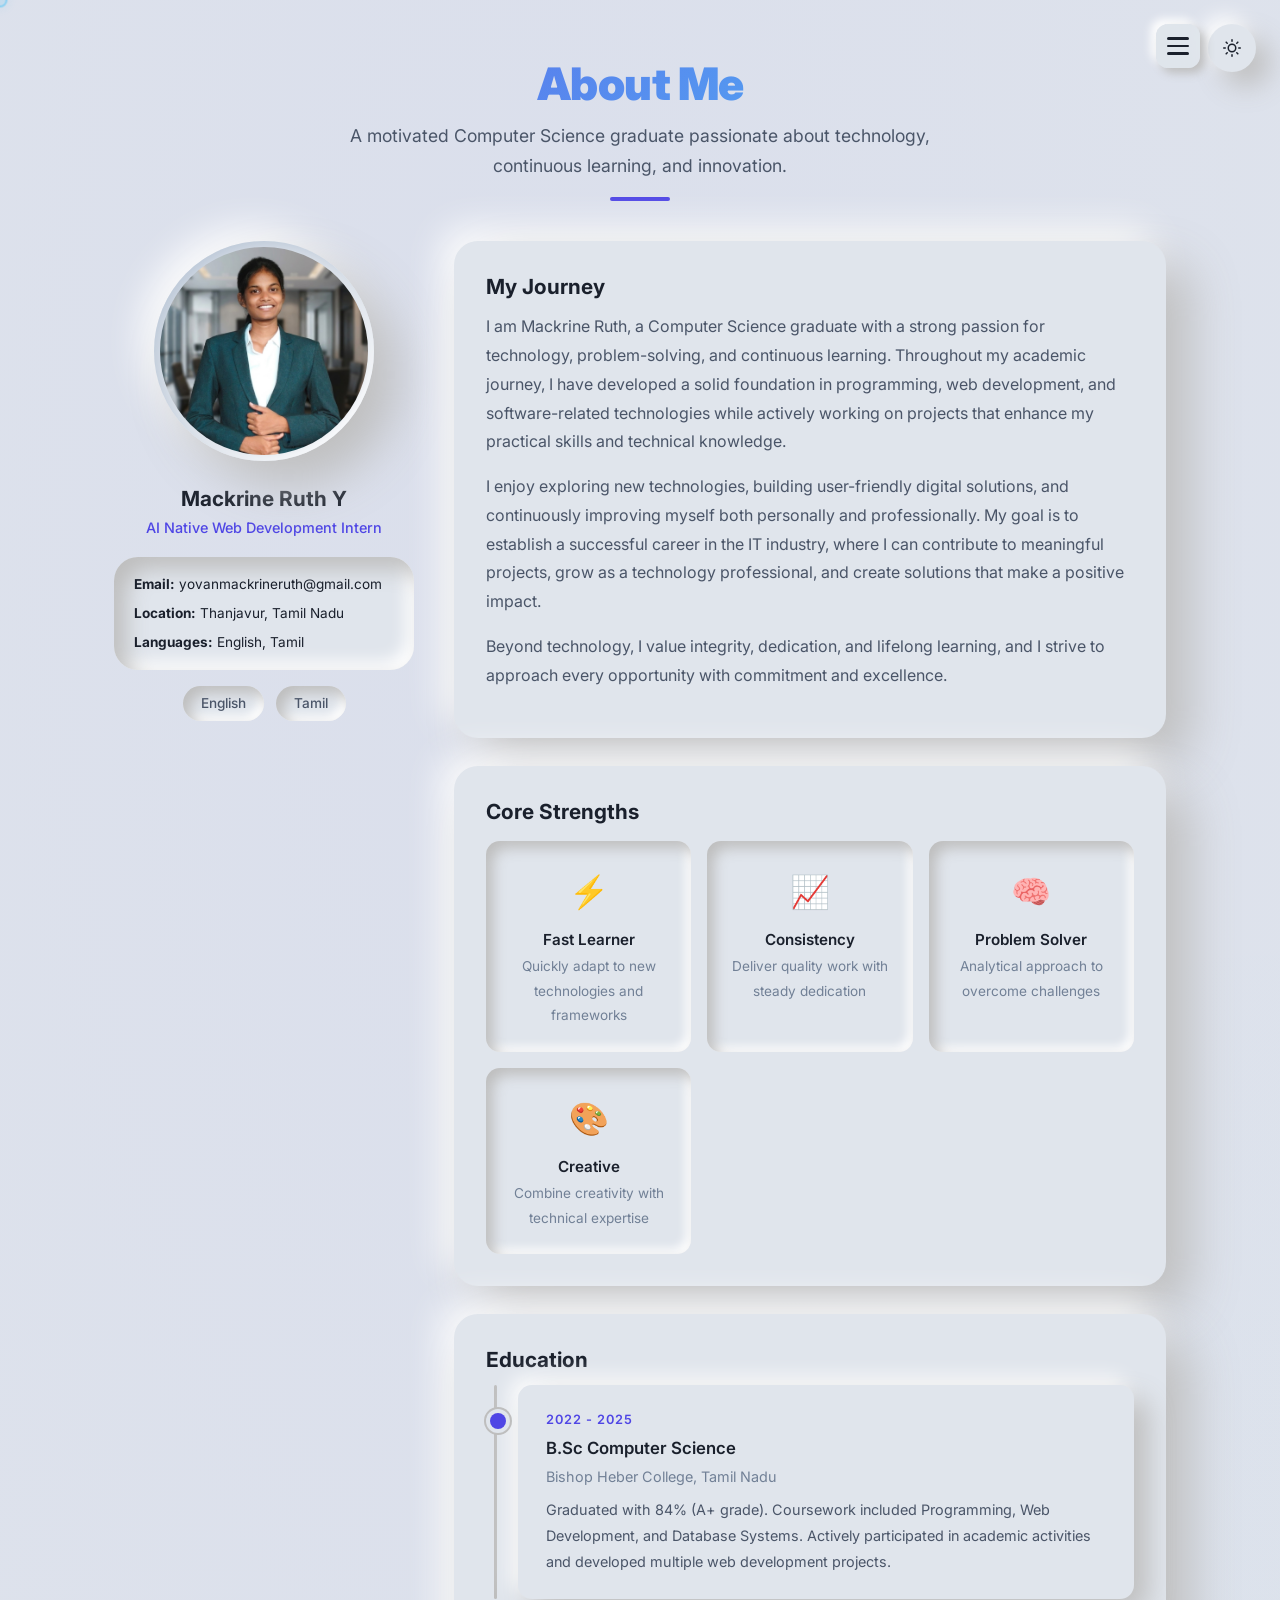
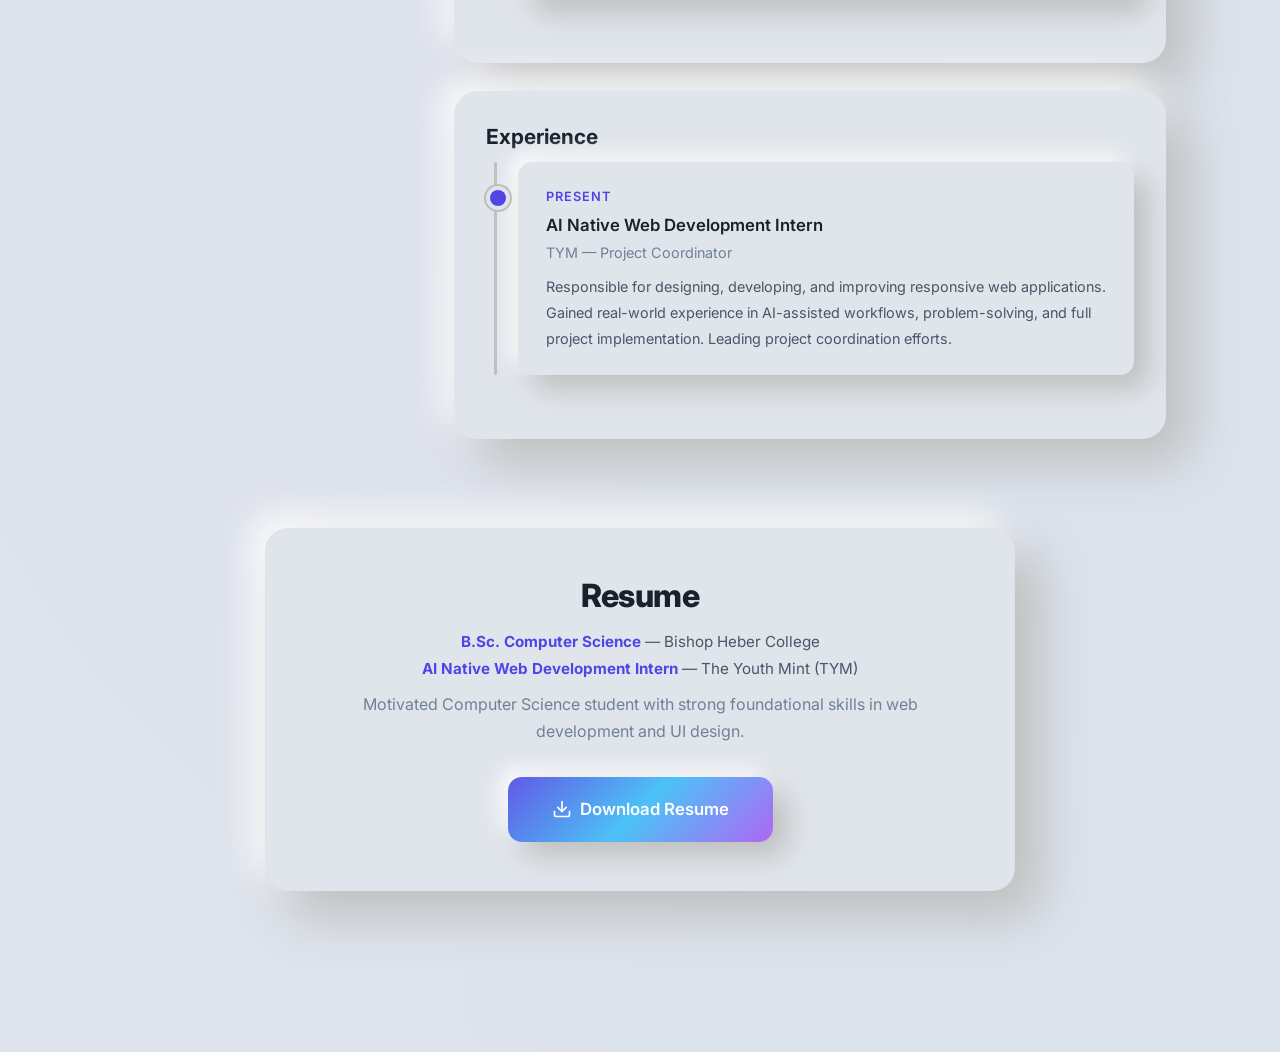
==== commit b7ef3cc7: "remove pill box" ====
--- a/about.html
+++ b/about.html
@@ -115,27 +115,6 @@
     </div>
   </section>
 
-  <!-- ====== DOCK NAVIGATION ====== -->
-  <nav class="dock" role="navigation" aria-label="Main navigation">
-    <a href="index.html" class="dock-link">Home</a>
-    <a href="about.html" class="dock-link">About</a>
-    <a href="skills.html" class="dock-link">Skills</a>
-    <a href="projects.html" class="dock-link">Projects</a>
-    <a href="achievements.html" class="dock-link">Achievements</a>
-    <a href="contact.html" class="dock-link">Contact</a>
-    <span class="dock-divider"></span>
-    <a href="https://github.com/macky-2004" target="_blank" rel="noopener noreferrer" class="dock-link" aria-label="GitHub">
-      <svg viewBox="0 0 16 16" fill="currentColor">
-        <path d="M8 0C3.58 0 0 3.58 0 8c0 3.54 2.29 6.53 5.47 7.59.4.07.55-.17.55-.38 0-.19-.01-.82-.01-1.49-2.01.37-2.53-.49-2.69-.94-.09-.23-.48-.94-.82-1.13-.28-.15-.68-.52-.01-.53.63-.01 1.08.58 1.23.82.72 1.21 1.87.87 2.33.66.07-.52.28-.87.51-1.07-1.78-.2-3.64-.89-3.64-3.95 0-.87.31-1.59.82-2.15-.08-.2-.36-1.02.08-2.12 0 0 .67-.21 2.2.82.64-.18 1.32-.27 2-.27.68 0 1.36.09 2 .27 1.53-1.04 2.2-.82 2.2-.82.44 1.1.16 1.92.08 2.12.51.56.82 1.27.82 2.15 0 3.07-1.87 3.75-3.65 3.95.29.25.54.73.54 1.48 0 1.07-.01 1.93-.01 2.2 0 .21.15.46.55.38A8.013 8.013 0 0016 8c0-4.42-3.58-8-8-8z"/>
-      </svg>
-    </a>
-    <a href="https://www.linkedin.com/in/mackrine-ruth-5611002bb/" target="_blank" rel="noopener noreferrer" class="dock-link" aria-label="LinkedIn">
-      <svg viewBox="0 0 24 24" fill="currentColor">
-        <path d="M20.447 20.452h-3.554v-5.569c0-1.328-.027-3.037-1.852-3.037-1.853 0-2.136 1.445-2.136 2.939v5.667H9.351V9h3.414v1.561h.046c.477-.9 1.637-1.85 3.37-1.85 3.601 0 4.267 2.37 4.267 5.455v6.286zM5.337 7.433a2.062 2.062 0 01-2.063-2.065 2.064 2.064 0 112.063 2.065zm1.782 13.019H3.555V9h3.564v11.452zM22.225 0H1.771C.792 0 0 .774 0 1.729v20.542C0 23.227.792 24 1.771 24h20.451C23.2 24 24 23.227 24 22.271V1.729C24 .774 23.2 0 22.222 0h.003z"/>
-      </svg>
-    </a>
-  </nav>
-
   <button id="themeToggle" class="theme-toggle" aria-label="Toggle dark mode">
     <svg width="18" height="18" viewBox="0 0 24 24" fill="none" stroke="currentColor" stroke-width="2" stroke-linecap="round" stroke-linejoin="round">
       <circle cx="12" cy="12" r="5"/>
@@ -143,6 +122,43 @@
     </svg>
   </button>
 
+  <button class="hamburger" aria-label="Toggle menu">
+    <span></span>
+    <span></span>
+    <span></span>
+  </button>
+
+  <div class="mobile-menu" id="mobileMenu">
+    <div class="mobile-menu-inner">
+      <button class="mobile-menu-close" aria-label="Close menu">
+        <svg width="24" height="24" viewBox="0 0 24 24" fill="none" stroke="currentColor" stroke-width="2" stroke-linecap="round" stroke-linejoin="round">
+          <line x1="18" y1="6" x2="6" y2="18"/>
+          <line x1="6" y1="6" x2="18" y2="18"/>
+        </svg>
+      </button>
+      <nav class="mobile-nav">
+        <a href="index.html" class="mobile-link">Home</a>
+        <a href="about.html" class="mobile-link">About</a>
+        <a href="skills.html" class="mobile-link">Skills</a>
+        <a href="projects.html" class="mobile-link">Projects</a>
+        <a href="achievements.html" class="mobile-link">Achievements</a>
+        <a href="contact.html" class="mobile-link">Contact</a>
+      </nav>
+      <div class="mobile-social">
+        <a href="https://github.com/macky-2004" target="_blank" rel="noopener noreferrer" aria-label="GitHub">
+          <svg viewBox="0 0 16 16" fill="currentColor">
+            <path d="M8 0C3.58 0 0 3.58 0 8c0 3.54 2.29 6.53 5.47 7.59.4.07.55-.17.55-.38 0-.19-.01-.82-.01-1.49-2.01.37-2.53-.49-2.69-.94-.09-.23-.48-.94-.82-1.13-.28-.15-.68-.52-.01-.53.63-.01 1.08.58 1.23.82.72 1.21 1.87.87 2.33.66.07-.52.28-.87.51-1.07-1.78-.2-3.64-.89-3.64-3.95 0-.87.31-1.59.82-2.15-.08-.2-.36-1.02.08-2.12 0 0 .67-.21 2.2.82.64-.18 1.32-.27 2-.27.68 0 1.36.09 2 .27 1.53-1.04 2.2-.82 2.2-.82.44 1.1.16 1.92.08 2.12.51.56.82 1.27.82 2.15 0 3.07-1.87 3.75-3.65 3.95.29.25.54.73.54 1.48 0 1.07-.01 1.93-.01 2.2 0 .21.15.46.55.38A8.013 8.013 0 0016 8c0-4.42-3.58-8-8-8z"/>
+          </svg>
+        </a>
+        <a href="https://www.linkedin.com/in/mackrine-ruth-5611002bb/" target="_blank" rel="noopener noreferrer" aria-label="LinkedIn">
+          <svg viewBox="0 0 24 24" fill="currentColor">
+            <path d="M20.447 20.452h-3.554v-5.569c0-1.328-.027-3.037-1.852-3.037-1.853 0-2.136 1.445-2.136 2.939v5.667H9.351V9h3.414v1.561h.046c.477-.9 1.637-1.85 3.37-1.85 3.601 0 4.267 2.37 4.267 5.455v6.286zM5.337 7.433a2.062 2.062 0 01-2.063-2.065 2.064 2.064 0 112.063 2.065zm1.782 13.019H3.555V9h3.564v11.452zM22.225 0H1.771C.792 0 0 .774 0 1.729v20.542C0 23.227.792 24 1.771 24h20.451C23.2 24 24 23.227 24 22.271V1.729C24 .774 23.2 0 22.222 0h.003z"/>
+          </svg>
+        </a>
+      </div>
+    </div>
+  </div>
+
   <script src="js/main.js"></script>
 </body>
 </html>
--- a/css/style.css
+++ b/css/style.css
@@ -271,71 +271,206 @@
   transform: scale(0.95);
 }
 
-/* ====== DOCK NAVIGATION ====== */
-
-.dock {
+/* ====== HAMBURGER MENU ====== */
+
+.hamburger {
+  display: flex;
   position: fixed;
-  bottom: 28px;
-  left: 50%;
-  transform: translateX(-50%);
-  display: flex;
+  top: 24px;
+  right: 80px;
+  z-index: 1001;
+  width: 44px;
+  height: 44px;
+  border: none;
+  border-radius: 12px;
+  background: rgba(224, 229, 236, 0.85);
+  backdrop-filter: blur(10px);
+  -webkit-backdrop-filter: blur(10px);
+  box-shadow: 5px 5px 10px var(--clay-dark), -5px -5px 10px var(--clay-light);
+  cursor: pointer;
+  flex-direction: column;
   align-items: center;
   justify-content: center;
-  gap: 15px;
-  padding: 12px 20px;
-  background: rgba(224, 229, 236, 0.75);
-  backdrop-filter: blur(20px);
-  -webkit-backdrop-filter: blur(20px);
-  border-radius: 60px;
-  box-shadow: var(--shadow-pop-sm);
-  z-index: 1000;
-  border: 1px solid rgba(255, 255, 255, 0.4);
-  transition: background-color 0.4s ease, box-shadow 0.4s ease;
-}
-
-body.dark-mode .dock {
-  background: rgba(26, 26, 26, 0.75);
-  border-color: rgba(255, 255, 255, 0.06);
-}
-
-.dock-link {
+  gap: 5px;
+  padding: 0;
+  transition: box-shadow 0.2s ease;
+}
+
+body.dark-mode .hamburger {
+  background: rgba(26, 26, 26, 0.85);
+  box-shadow: 5px 5px 10px rgba(0, 0, 0, 0.3), -5px -5px 10px rgba(40, 40, 40, 0.3);
+}
+
+.hamburger span {
+  display: block;
+  width: 22px;
+  height: 2.5px;
+  border-radius: 2px;
+  background: var(--text-primary);
+  transition: all 0.2s ease;
+}
+
+.hamburger:active {
+  box-shadow: inset 4px 4px 8px var(--clay-dark), inset -4px -4px 8px var(--clay-light);
+}
+
+/* — Mobile Menu Overlay — */
+
+.mobile-menu {
+  position: fixed;
+  inset: 0;
+  z-index: 1002;
   display: flex;
   align-items: center;
   justify-content: center;
-  padding: 8px 12px;
-  border-radius: 40px;
-  font-size: 0.85rem;
-  font-weight: 500;
+  visibility: hidden;
+  opacity: 0;
+  transition: visibility 0.3s, opacity 0.3s ease;
+}
+
+.mobile-menu.open {
+  visibility: visible;
+  opacity: 1;
+}
+
+.mobile-menu::before {
+  content: '';
+  position: absolute;
+  inset: 0;
+  background: rgba(224, 229, 236, 0.92);
+  backdrop-filter: blur(24px);
+  -webkit-backdrop-filter: blur(24px);
+}
+
+body.dark-mode .mobile-menu::before {
+  background: rgba(18, 18, 18, 0.92);
+}
+
+.mobile-menu-inner {
+  position: relative;
+  display: flex;
+  flex-direction: column;
+  align-items: center;
+  justify-content: center;
+  gap: 32px;
+  width: 100%;
+  max-width: 320px;
+  padding: 40px 24px;
+  transform: translateY(20px);
+  transition: transform 0.35s ease;
+}
+
+.mobile-menu.open .mobile-menu-inner {
+  transform: translateY(0);
+}
+
+/* — Close Button — */
+
+.mobile-menu-close {
+  position: absolute;
+  top: -16px;
+  right: 0;
+  width: 44px;
+  height: 44px;
+  border: none;
+  border-radius: 12px;
+  background: rgba(224, 229, 236, 0.85);
+  backdrop-filter: blur(10px);
+  -webkit-backdrop-filter: blur(10px);
+  box-shadow: 5px 5px 10px var(--clay-dark), -5px -5px 10px var(--clay-light);
+  cursor: pointer;
+  display: flex;
+  align-items: center;
+  justify-content: center;
   color: var(--text-secondary);
-  transition: all var(--transition);
-  white-space: nowrap;
-  min-height: 40px;
-}
-
-.dock-link svg {
-  width: 18px;
-  height: 18px;
-}
-
-.dock-link:hover {
+  transition: box-shadow 0.2s ease;
+}
+
+body.dark-mode .mobile-menu-close {
+  background: rgba(26, 26, 26, 0.85);
+  box-shadow: 5px 5px 10px rgba(0, 0, 0, 0.3), -5px -5px 10px rgba(40, 40, 40, 0.3);
+}
+
+.mobile-menu-close:active {
+  box-shadow: inset 4px 4px 8px var(--clay-dark), inset -4px -4px 8px var(--clay-light);
+}
+
+/* — Mobile Nav Links — */
+
+.mobile-nav {
+  display: flex;
+  flex-direction: column;
+  align-items: center;
+  gap: 8px;
+  width: 100%;
+}
+
+.mobile-link {
+  display: flex;
+  align-items: center;
+  justify-content: center;
+  width: 100%;
+  padding: 14px 24px;
+  border-radius: 16px;
+  font-size: 1.1rem;
+  font-weight: 600;
+  color: var(--text-primary);
+  text-decoration: none;
+  transition: all 0.2s ease;
+  box-shadow: 4px 4px 8px var(--clay-dark), -4px -4px 8px var(--clay-light);
+  background: rgba(224, 229, 236, 0.5);
+}
+
+body.dark-mode .mobile-link {
+  background: rgba(26, 26, 26, 0.5);
+  box-shadow: 4px 4px 8px rgba(0, 0, 0, 0.3), -4px -4px 8px rgba(40, 40, 40, 0.3);
+}
+
+.mobile-link:active {
+  box-shadow: inset 4px 4px 8px var(--clay-dark), inset -4px -4px 8px var(--clay-light);
+}
+
+.mobile-link.active {
   color: var(--accent);
   box-shadow: inset 4px 4px 8px var(--clay-dark), inset -4px -4px 8px var(--clay-light);
-  background: var(--clay-card);
-}
-
-.dock-link.active {
+}
+
+/* — Mobile Social Icons — */
+
+.mobile-social {
+  display: flex;
+  align-items: center;
+  justify-content: center;
+  gap: 20px;
+  padding-top: 8px;
+}
+
+.mobile-social a {
+  display: flex;
+  align-items: center;
+  justify-content: center;
+  width: 48px;
+  height: 48px;
+  border-radius: 50%;
+  color: var(--text-secondary);
+  box-shadow: 4px 4px 8px var(--clay-dark), -4px -4px 8px var(--clay-light);
+  background: rgba(224, 229, 236, 0.5);
+  transition: all 0.2s ease;
+}
+
+body.dark-mode .mobile-social a {
+  background: rgba(26, 26, 26, 0.5);
+  box-shadow: 4px 4px 8px rgba(0, 0, 0, 0.3), -4px -4px 8px rgba(40, 40, 40, 0.3);
+}
+
+.mobile-social a:active {
+  box-shadow: inset 4px 4px 8px var(--clay-dark), inset -4px -4px 8px var(--clay-light);
   color: var(--accent);
-  box-shadow: inset 4px 4px 8px var(--clay-dark), inset -4px -4px 8px var(--clay-light);
-  background: var(--clay-card);
-  font-weight: 600;
-}
-
-.dock-divider {
-  width: 1px;
-  height: 24px;
-  background: var(--clay-dark);
-  opacity: 0.4;
-  margin: 0;
+}
+
+.mobile-social a svg {
+  width: 22px;
+  height: 22px;
 }
 
 /* ====== CUSTOM CURSOR ====== */
@@ -1440,6 +1575,20 @@
 }
 
 @media (max-width: 768px) {
+  /* — Hamburger Menu — */
+  .hamburger {
+    top: 16px;
+    right: 68px;
+    width: 40px;
+    height: 40px;
+    gap: 4px;
+  }
+
+  .hamburger span {
+    width: 20px;
+    height: 2px;
+  }
+
   /* — Layout Reflow — */
   .container {
     padding: 0 15px;
@@ -1545,33 +1694,6 @@
     padding: 28px 20px;
   }
 
-  /* — Dock — */
-  .dock {
-    width: 90%;
-    left: 0;
-    right: 0;
-    margin: 0 auto;
-    transform: none;
-    padding: 8px 12px;
-    gap: 10px;
-    bottom: 16px;
-  }
-
-  .dock-link {
-    padding: 6px 10px;
-    font-size: 0.7rem;
-    min-height: 40px;
-  }
-
-  .dock-link svg {
-    width: 16px;
-    height: 16px;
-  }
-
-  .dock-divider {
-    margin: 0;
-  }
-
   /* — Misc — */
   #clay-cursor {
     display: none;
@@ -1640,27 +1762,6 @@
     font-size: 0.75rem;
   }
 
-  /* — Compact dock — */
-  .dock {
-    padding: 6px 8px;
-    gap: 6px;
-  }
-
-  .dock-link {
-    padding: 4px 6px;
-    font-size: 0.6rem;
-    min-height: 40px;
-  }
-
-  .dock-link svg {
-    width: 14px;
-    height: 14px;
-  }
-
-  .dock-divider {
-    margin: 0;
-  }
-
   /* — Full-width buttons — */
   .hero-cta .clay-btn {
     width: 100%;
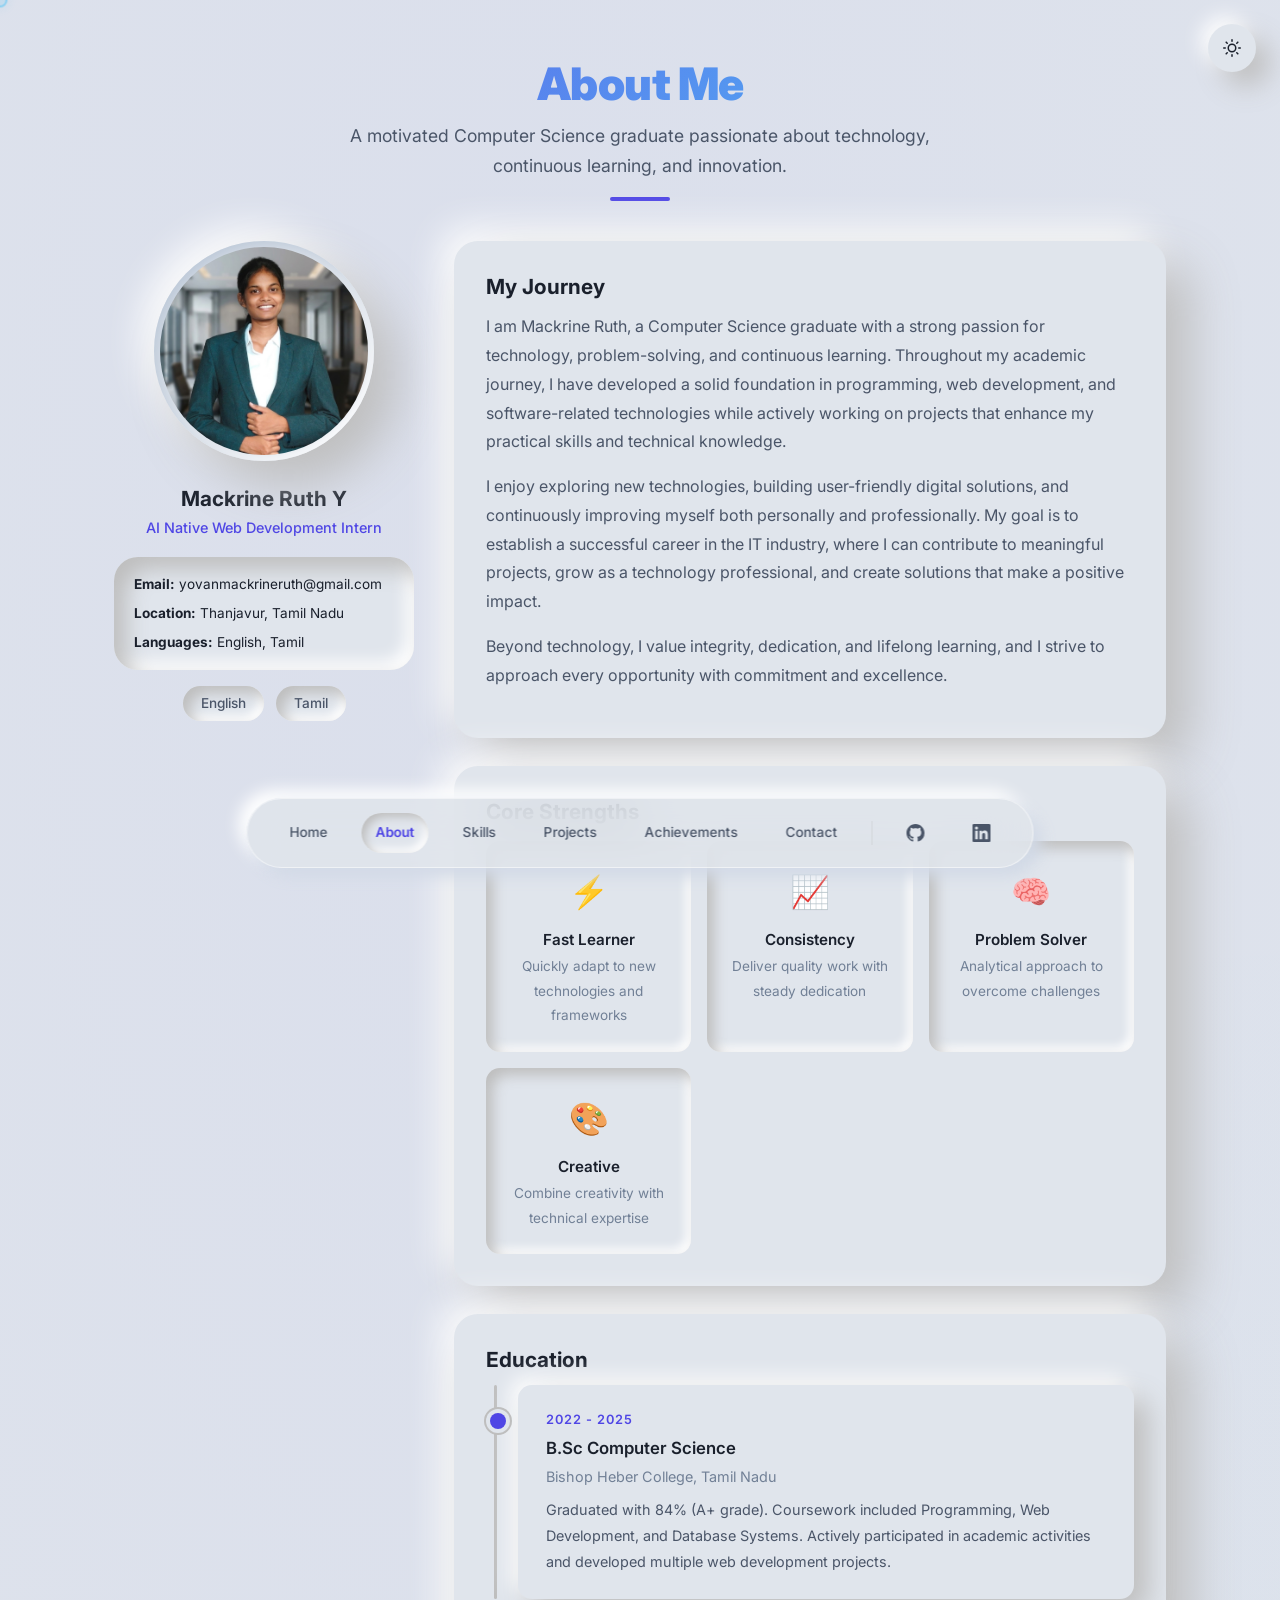
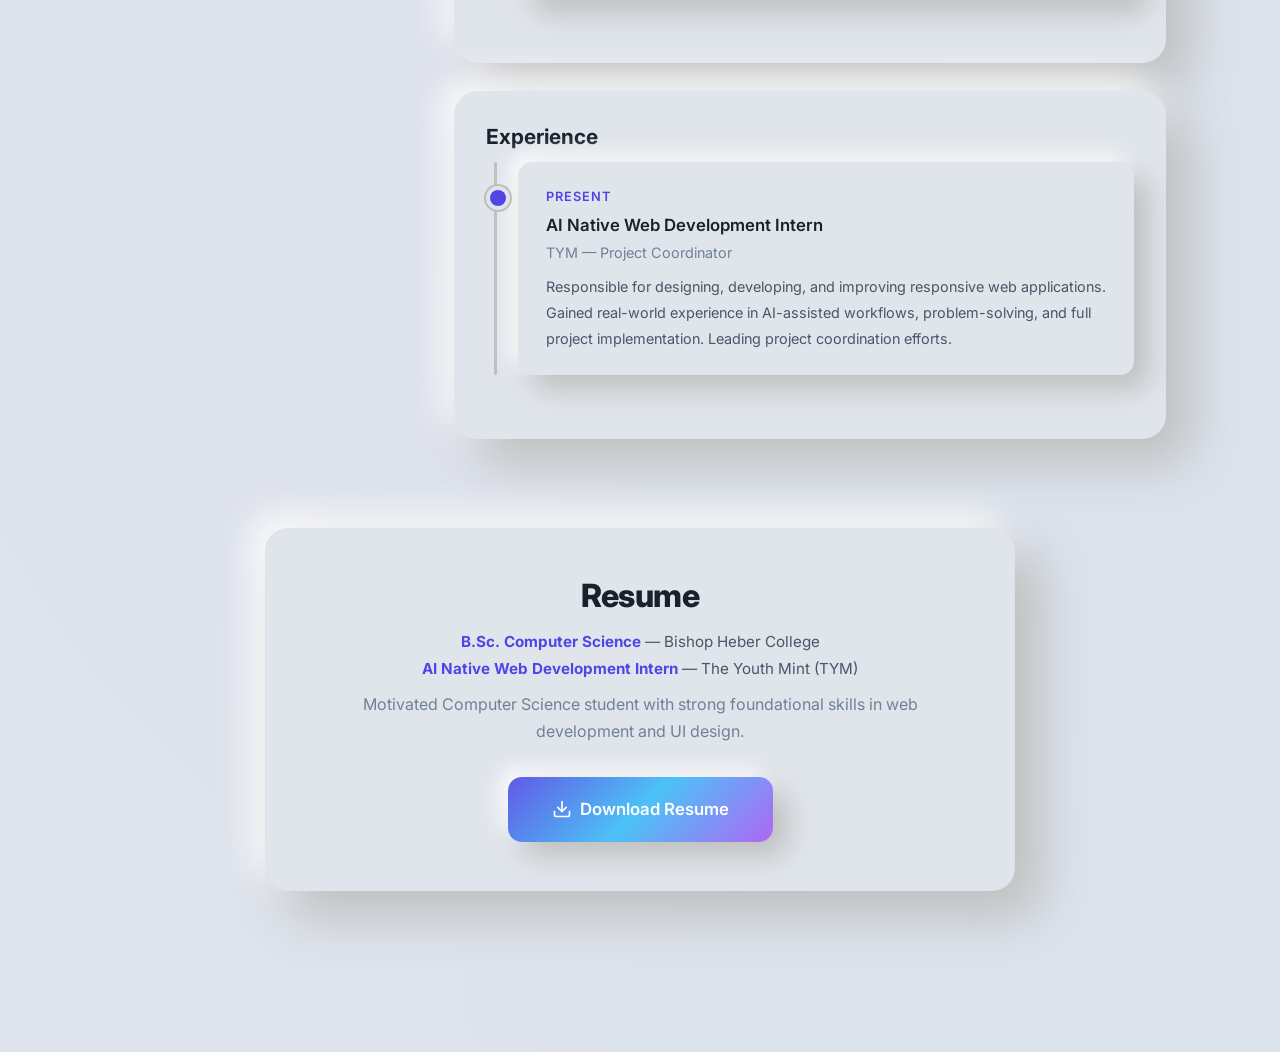
==== commit 6e3a342e: "set nav bar in pc" ====
--- a/about.html
+++ b/about.html
@@ -115,6 +115,26 @@
     </div>
   </section>
 
+  <nav class="dock" role="navigation" aria-label="Main navigation">
+    <a href="index.html" class="dock-link">Home</a>
+    <a href="about.html" class="dock-link">About</a>
+    <a href="skills.html" class="dock-link">Skills</a>
+    <a href="projects.html" class="dock-link">Projects</a>
+    <a href="achievements.html" class="dock-link">Achievements</a>
+    <a href="contact.html" class="dock-link">Contact</a>
+    <span class="dock-divider"></span>
+    <a href="https://github.com/macky-2004" target="_blank" rel="noopener noreferrer" class="dock-link" aria-label="GitHub">
+      <svg viewBox="0 0 16 16" fill="currentColor">
+        <path d="M8 0C3.58 0 0 3.58 0 8c0 3.54 2.29 6.53 5.47 7.59.4.07.55-.17.55-.38 0-.19-.01-.82-.01-1.49-2.01.37-2.53-.49-2.69-.94-.09-.23-.48-.94-.82-1.13-.28-.15-.68-.52-.01-.53.63-.01 1.08.58 1.23.82.72 1.21 1.87.87 2.33.66.07-.52.28-.87.51-1.07-1.78-.2-3.64-.89-3.64-3.95 0-.87.31-1.59.82-2.15-.08-.2-.36-1.02.08-2.12 0 0 .67-.21 2.2.82.64-.18 1.32-.27 2-.27.68 0 1.36.09 2 .27 1.53-1.04 2.2-.82 2.2-.82.44 1.1.16 1.92.08 2.12.51.56.82 1.27.82 2.15 0 3.07-1.87 3.75-3.65 3.95.29.25.54.73.54 1.48 0 1.07-.01 1.93-.01 2.2 0 .21.15.46.55.38A8.013 8.013 0 0016 8c0-4.42-3.58-8-8-8z"/>
+      </svg>
+    </a>
+    <a href="https://www.linkedin.com/in/mackrine-ruth-5611002bb/" target="_blank" rel="noopener noreferrer" class="dock-link" aria-label="LinkedIn">
+      <svg viewBox="0 0 24 24" fill="currentColor">
+        <path d="M20.447 20.452h-3.554v-5.569c0-1.328-.027-3.037-1.852-3.037-1.853 0-2.136 1.445-2.136 2.939v5.667H9.351V9h3.414v1.561h.046c.477-.9 1.637-1.85 3.37-1.85 3.601 0 4.267 2.37 4.267 5.455v6.286zM5.337 7.433a2.062 2.062 0 01-2.063-2.065 2.064 2.064 0 112.063 2.065zm1.782 13.019H3.555V9h3.564v11.452zM22.225 0H1.771C.792 0 0 .774 0 1.729v20.542C0 23.227.792 24 1.771 24h20.451C23.2 24 24 23.227 24 22.271V1.729C24 .774 23.2 0 22.222 0h.003z"/>
+      </svg>
+    </a>
+  </nav>
+
   <button id="themeToggle" class="theme-toggle" aria-label="Toggle dark mode">
     <svg width="18" height="18" viewBox="0 0 24 24" fill="none" stroke="currentColor" stroke-width="2" stroke-linecap="round" stroke-linejoin="round">
       <circle cx="12" cy="12" r="5"/>
--- a/css/style.css
+++ b/css/style.css
@@ -271,10 +271,80 @@
   transform: scale(0.95);
 }
 
+/* ====== DOCK NAVIGATION ====== */
+
+.dock {
+  position: fixed;
+  bottom: 32px;
+  left: 50%;
+  transform: translateX(-50%);
+  display: flex;
+  align-items: center;
+  justify-content: center;
+  gap: 20px;
+  padding: 14px 28px;
+  background: rgba(224, 229, 236, 0.8);
+  backdrop-filter: blur(24px);
+  -webkit-backdrop-filter: blur(24px);
+  border-radius: 60px;
+  box-shadow: 8px 8px 16px #d1d9e6, -8px -8px 16px #ffffff;
+  z-index: 1000;
+  border: 1px solid rgba(255, 255, 255, 0.5);
+  transition: box-shadow 0.3s ease, background-color 0.3s ease;
+}
+
+body.dark-mode .dock {
+  background: rgba(18, 18, 18, 0.8);
+  border-color: rgba(255, 255, 255, 0.06);
+  box-shadow: 8px 8px 16px #0a0a0a, -8px -8px 16px #1a1a1a;
+}
+
+.dock-link {
+  display: flex;
+  align-items: center;
+  justify-content: center;
+  padding: 8px 14px;
+  border-radius: 40px;
+  font-size: 0.85rem;
+  font-weight: 500;
+  color: var(--text-secondary);
+  text-decoration: none;
+  transition: all 0.25s ease;
+  white-space: nowrap;
+  min-height: 40px;
+}
+
+.dock-link svg {
+  width: 18px;
+  height: 18px;
+}
+
+.dock-link:hover {
+  color: var(--accent);
+  transform: translateY(-2px);
+  box-shadow: inset 4px 4px 8px var(--clay-dark), inset -4px -4px 8px var(--clay-light);
+  background: var(--clay-card);
+}
+
+.dock-link.active {
+  color: var(--accent);
+  box-shadow: inset 4px 4px 8px var(--clay-dark), inset -4px -4px 8px var(--clay-light);
+  background: var(--clay-card);
+  font-weight: 600;
+}
+
+.dock-divider {
+  width: 1px;
+  height: 24px;
+  background: var(--clay-dark);
+  opacity: 0.35;
+  margin: 0;
+}
+
 /* ====== HAMBURGER MENU ====== */
 
 .hamburger {
-  display: flex;
+  display: none;
   position: fixed;
   top: 24px;
   right: 80px;
@@ -525,20 +595,6 @@
   margin: 0 auto;
 }
 
-.hero-text .tagline {
-  display: inline-block;
-  font-size: 0.9rem;
-  font-weight: 600;
-  color: var(--accent);
-  text-transform: uppercase;
-  letter-spacing: 2px;
-  margin-bottom: 20px;
-  padding: 8px 18px;
-  border-radius: 40px;
-  background: var(--clay-card);
-  box-shadow: var(--shadow-push-sm);
-}
-
 .hero-text h1 {
   font-size: 3.2rem;
   color: var(--text-primary);
@@ -1577,6 +1633,7 @@
 @media (max-width: 768px) {
   /* — Hamburger Menu — */
   .hamburger {
+    display: flex;
     top: 16px;
     right: 68px;
     width: 40px;
@@ -1587,6 +1644,10 @@
   .hamburger span {
     width: 20px;
     height: 2px;
+  }
+
+  .dock {
+    display: none;
   }
 
   /* — Layout Reflow — */
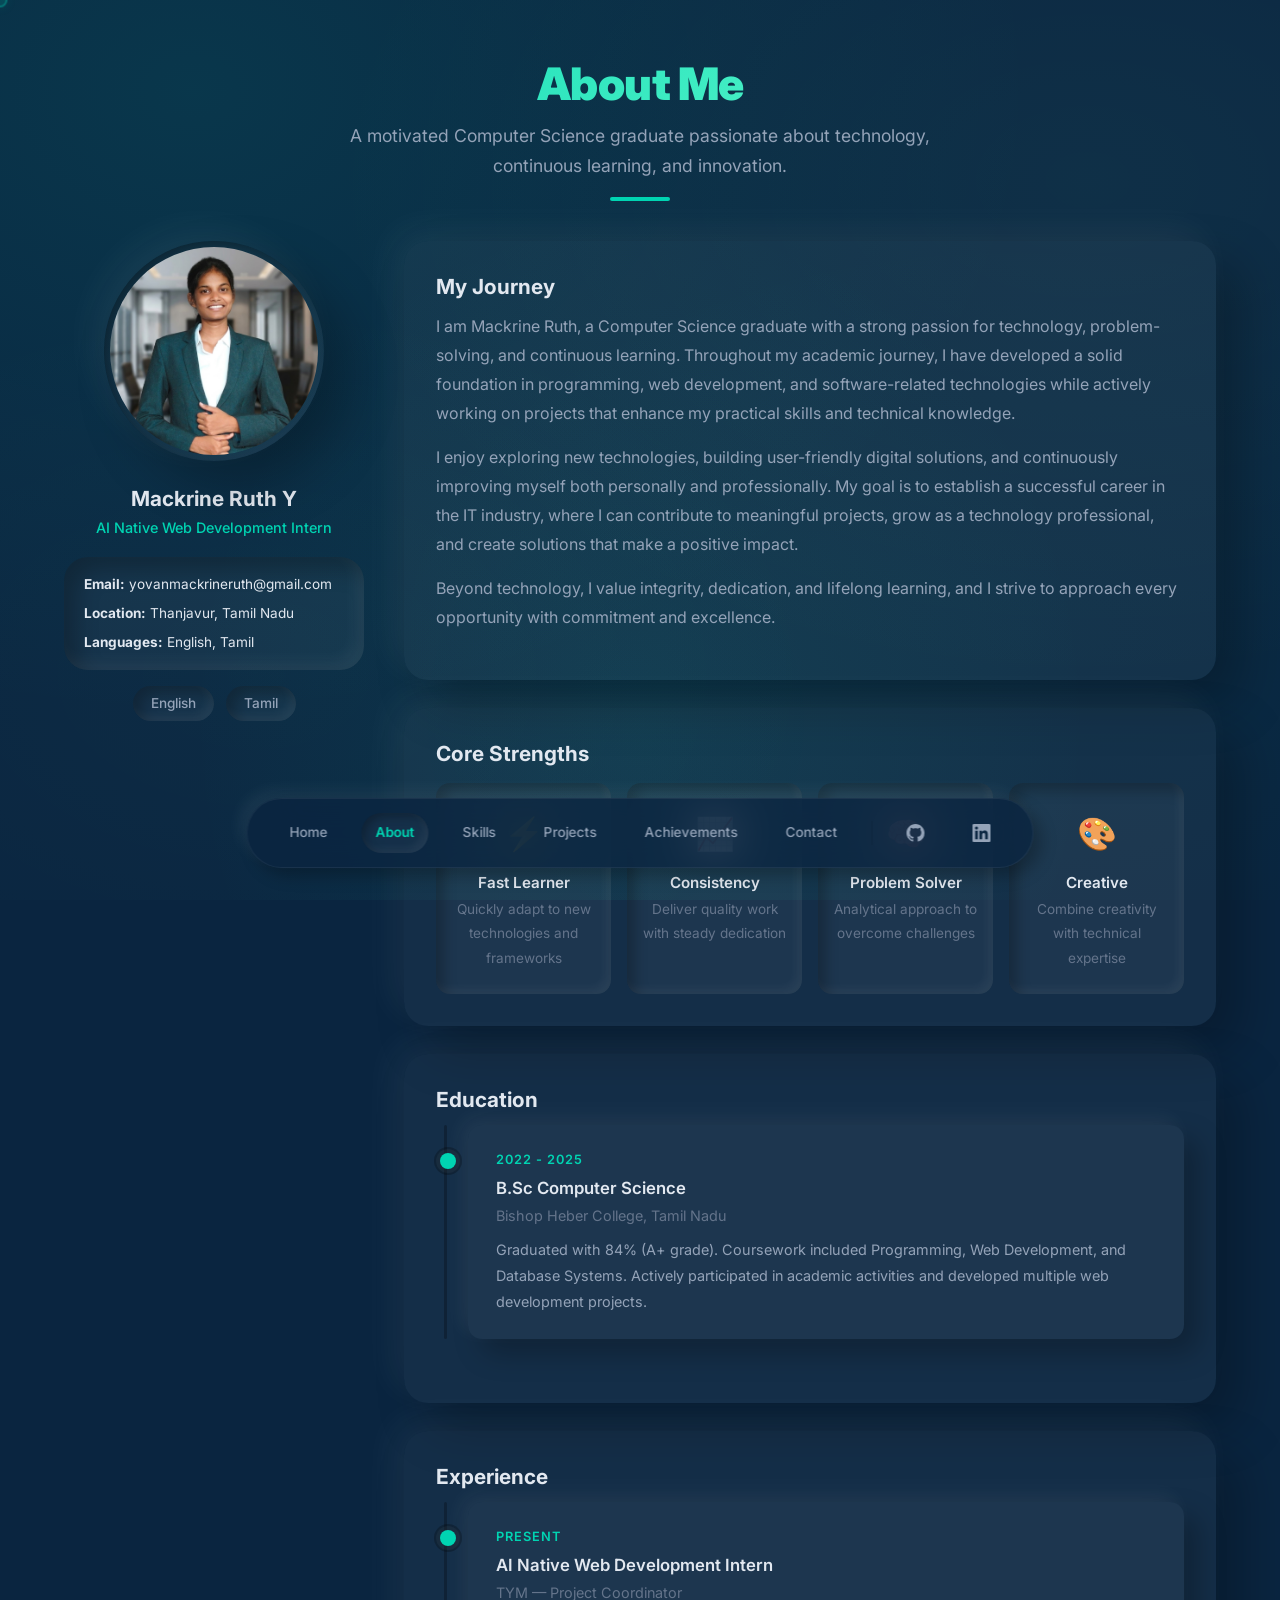
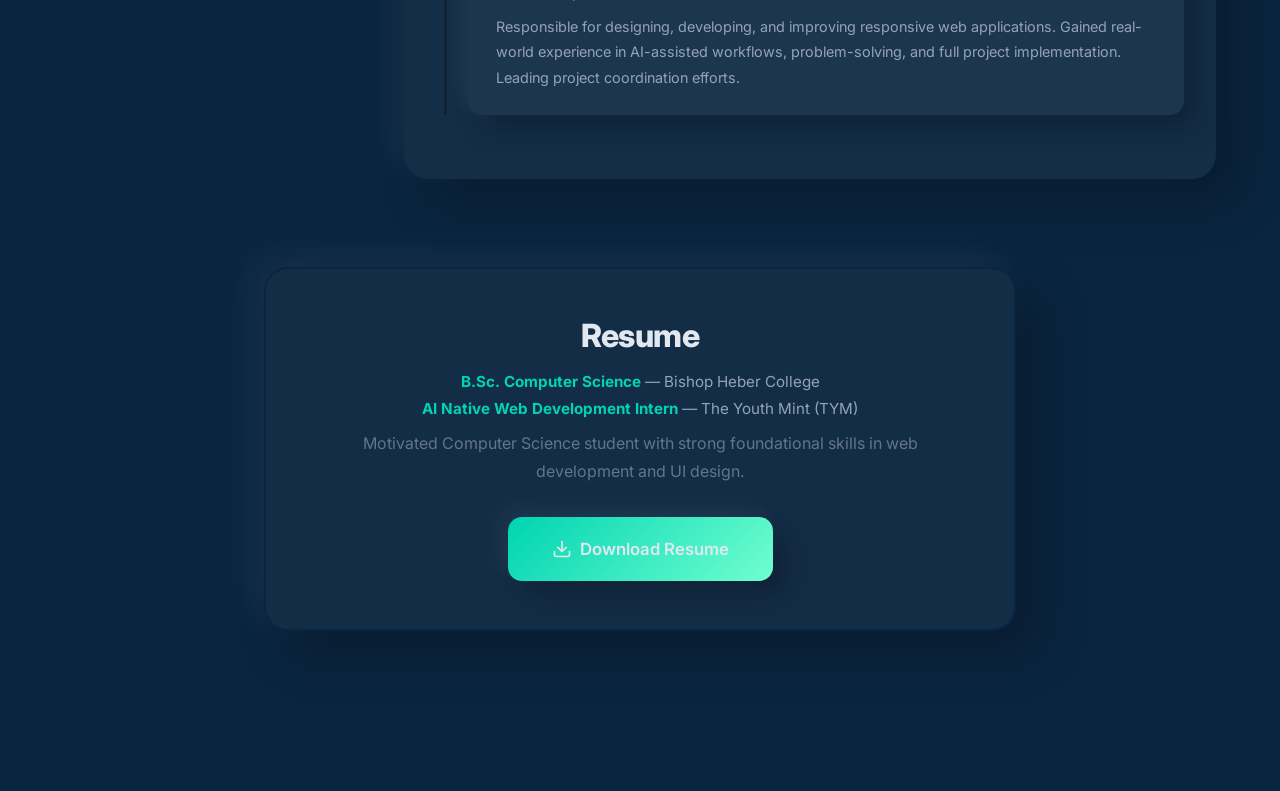
==== commit d2cca0aa: "Deep Ocean" ====
--- a/about.html
+++ b/about.html
@@ -135,13 +135,6 @@
     </a>
   </nav>
 
-  <button id="themeToggle" class="theme-toggle" aria-label="Toggle dark mode">
-    <svg width="18" height="18" viewBox="0 0 24 24" fill="none" stroke="currentColor" stroke-width="2" stroke-linecap="round" stroke-linejoin="round">
-      <circle cx="12" cy="12" r="5"/>
-      <path d="M12 1v2M12 21v2M4.22 4.22l1.42 1.42M18.36 18.36l1.42 1.42M1 12h2M21 12h2M4.22 19.78l1.42-1.42M18.36 5.64l1.42-1.42"/>
-    </svg>
-  </button>
-
   <button class="hamburger" aria-label="Toggle menu">
     <span></span>
     <span></span>
--- a/css/style.css
+++ b/css/style.css
@@ -1,25 +1,47 @@
 @import url('https://fonts.googleapis.com/css2?family=Inter:wght@300;400;500;600;700;800;900&display=swap');
 
 :root {
-  --clay-bg: #e0e5ec;
-  --clay-card: #e0e5ec;
-  --clay-dark: #bebebe;
-  --clay-dark-deep: #a8a8a8;
-  --clay-light: #ffffff;
+  /* — Deep Ocean Theme (Dark Only) — */
+  --bg-color: #0A2540;
+  --text-color: #E2E8F0;
+
+  /* — Clay System — */
+  --clay-bg: var(--bg-color);
+  --clay-card: rgba(255, 255, 255, 0.04);
+  --clay-dark: rgba(0, 0, 0, 0.25);
+  --clay-dark-deep: rgba(0, 0, 0, 0.35);
+  --clay-light: rgba(255, 255, 255, 0.06);
   --radius: 24px;
   --radius-sm: 14px;
   --radius-xs: 10px;
-  --accent-primary: #4f46e5;
-  --accent-secondary: #38bdf8;
-  --accent-tertiary: #a855f7;
-  --accent: #4f46e5;
-  --accent-hover: #4338ca;
-  --accent-soft: #eef2ff;
-  --accent-gradient: linear-gradient(135deg, rgba(79, 70, 229, 0.88), rgba(56, 189, 248, 0.88), rgba(168, 85, 247, 0.88));
-  --text-primary: #1a202c;
-  --text-secondary: #4a5568;
-  --text-muted: #718096;
+
+  /* — Accent (Turquoise / Mint) — */
+  --accent-primary: #00D4B2;
+  --accent-secondary: #70FFD0;
+  --accent-tertiary: #0A2540;
+  --accent: #00D4B2;
+  --accent-hover: #70FFD0;
+  --accent-soft: rgba(0, 212, 178, 0.12);
+  --accent-gradient: linear-gradient(135deg, rgba(0, 212, 178, 0.88), rgba(112, 255, 208, 0.3));
+
+  /* — Text — */
+  --text-primary: var(--text-color);
+  --text-secondary: #94A3B8;
+  --text-muted: #64748B;
+
+  /* — Glass (translucent bg overlays) — */
+  --bg-glass-50: rgba(10, 37, 64, 0.5);
+  --bg-glass-60: rgba(10, 37, 64, 0.6);
+  --bg-glass-75: rgba(10, 37, 64, 0.75);
+  --bg-glass-80: rgba(10, 37, 64, 0.8);
+  --bg-glass-90: rgba(10, 37, 64, 0.9);
+  --bg-glass-92: rgba(10, 37, 64, 0.92);
+  --bg-glass-95: rgba(10, 37, 64, 0.95);
+
+  /* — Font — */
   --font: 'Inter', 'Segoe UI', sans-serif;
+
+  /* — Shadows — */
   --shadow-pop: 24px 24px 50px var(--clay-dark), -12px -12px 36px var(--clay-light);
   --shadow-pop-sm: 14px 14px 28px var(--clay-dark), -7px -7px 20px var(--clay-light);
   --shadow-pop-lg: 32px 32px 64px var(--clay-dark-deep), -16px -16px 44px var(--clay-light);
@@ -28,48 +50,26 @@
   --shadow-push-lg: inset 16px 16px 32px var(--clay-dark-deep), inset -10px -10px 22px var(--clay-light);
   --transition: 0.3s ease;
   --shadow-transition: 0.4s ease;
-  --inset-dark: #bdc9d8;
-  --inset-light: #ffffff;
-  --cursor-core: rgba(56, 189, 248, 0.15);
-  --cursor-border: rgba(56, 189, 248, 0.4);
-  --cursor-glow: rgba(56, 189, 248, 0.12);
-  --btn-glow: rgba(56, 189, 248, 0.2);
-  --gradient-btn: var(--accent-gradient);
-  --gradient-text: var(--accent-gradient);
-  --card-border-glow: var(--accent-gradient);
-}
-
-body.dark-mode {
-  --clay-bg: #1a1a1a;
-  --clay-card: #1a1a1a;
-  --clay-dark: #141414;
-  --clay-dark-deep: #0d0d0d;
-  --clay-light: #202020;
-  --accent-primary: #4f46e5;
-  --accent-secondary: #38bdf8;
-  --accent-tertiary: #a855f7;
-  --accent: #818cf8;
-  --accent-hover: #6366f1;
-  --accent-soft: #1e1b4b;
-  --accent-gradient: linear-gradient(135deg, #4f46e5, #38bdf8, #a855f7);
-  --text-primary: #e6e6e6;
-  --text-secondary: #b0b0b0;
-  --text-muted: #808080;
-  --shadow-pop: 24px 24px 50px var(--clay-dark), -12px -12px 36px var(--clay-light);
-  --shadow-pop-sm: 14px 14px 28px var(--clay-dark), -7px -7px 20px var(--clay-light);
-  --shadow-pop-lg: 32px 32px 64px var(--clay-dark-deep), -16px -16px 44px var(--clay-light);
-  --shadow-push: inset 12px 12px 22px var(--clay-dark), inset -8px -8px 16px var(--clay-light);
-  --shadow-push-sm: inset 7px 7px 14px var(--clay-dark), inset -5px -5px 10px var(--clay-light);
-  --shadow-push-lg: inset 16px 16px 32px var(--clay-dark-deep), inset -10px -10px 22px var(--clay-light);
-  --inset-dark: #0d0d0d;
-  --inset-light: #252525;
-  --cursor-core: rgba(56, 189, 248, 0.2);
-  --cursor-border: rgba(56, 189, 248, 0.5);
-  --cursor-glow: rgba(56, 189, 248, 0.15);
-  --btn-glow: rgba(56, 189, 248, 0.3);
-  --gradient-btn: var(--accent-gradient);
-  --gradient-text: var(--accent-gradient);
-  --card-border-glow: var(--accent-gradient);
+
+  /* — Misc — */
+  --inset-dark: rgba(0, 0, 0, 0.35);
+  --inset-light: rgba(255, 255, 255, 0.03);
+  --cursor-core: rgba(0, 212, 178, 0.15);
+  --cursor-border: rgba(0, 212, 178, 0.3);
+  --cursor-glow: rgba(0, 212, 178, 0.1);
+  --btn-glow: rgba(0, 212, 178, 0.25);
+  --gradient-btn: linear-gradient(135deg, #00D4B2, #70FFD0);
+  --gradient-text: linear-gradient(135deg, #00D4B2, #70FFD0, #E2E8F0);
+  --card-border-glow: linear-gradient(135deg, #00D4B2, #70FFD0);
+
+  /* — Mesh Background (Deep Ocean) — */
+  --mesh-bg:
+    radial-gradient(ellipse at 15% 10%, rgba(0, 212, 178, 0.10) 0%, transparent 55%),
+    radial-gradient(ellipse at 85% 20%, rgba(112, 255, 208, 0.05) 0%, transparent 50%),
+    radial-gradient(ellipse at 50% 80%, rgba(0, 212, 178, 0.08) 0%, transparent 50%),
+    radial-gradient(ellipse at 20% 75%, rgba(112, 255, 208, 0.03) 0%, transparent 40%),
+    radial-gradient(ellipse at 80% 70%, rgba(0, 212, 178, 0.04) 0%, transparent 45%),
+    radial-gradient(ellipse at 50% 50%, rgba(10, 37, 64, 0.5) 0%, transparent 70%);
 }
 
 * {
@@ -84,19 +84,15 @@
 
 body {
   font-family: var(--font);
-  background: var(--clay-bg);
+  background-color: var(--bg-color);
+  background-image: var(--mesh-bg);
   color: var(--text-primary);
   min-height: 100vh;
   line-height: 1.7;
   overflow-x: hidden;
   padding-bottom: 100px;
-  transition: background-color 0.4s ease, color 0.4s ease;
-  background-image:
-    radial-gradient(ellipse at 20% 10%, rgba(79, 70, 229, 0.04) 0%, transparent 50%),
-    radial-gradient(ellipse at 80% 90%, rgba(168, 85, 247, 0.03) 0%, transparent 50%),
-    radial-gradient(ellipse at 50% 50%, rgba(56, 189, 248, 0.025) 0%, transparent 50%);
-  background-size: 200% 200%;
-  animation: ambientShift 30s ease-in-out infinite alternate;
+  background-attachment: fixed;
+  background-size: cover;
 }
 
 @keyframes ambientShift {
@@ -233,7 +229,7 @@
 
 .clay-btn-primary {
   background: var(--gradient-btn);
-  color: #ffffff;
+  color: var(--text-color);
   box-shadow: var(--shadow-pop-sm);
   transition: all var(--transition);
 }
@@ -245,31 +241,6 @@
 }
 
 /* ====== DARK MODE TOGGLE ====== */
-
-.theme-toggle {
-  position: fixed;
-  top: 24px;
-  right: 24px;
-  width: 48px;
-  height: 48px;
-  border-radius: 50%;
-  background: var(--clay-card);
-  box-shadow: var(--shadow-pop-sm);
-  border: none;
-  cursor: pointer;
-  display: flex;
-  align-items: center;
-  justify-content: center;
-  z-index: 1001;
-  transition: all var(--transition);
-  color: var(--text-primary);
-  font-size: 1.2rem;
-}
-
-.theme-toggle:hover {
-  box-shadow: var(--shadow-push-sm);
-  transform: scale(0.95);
-}
 
 /* ====== DOCK NAVIGATION ====== */
 
@@ -283,20 +254,14 @@
   justify-content: center;
   gap: 20px;
   padding: 14px 28px;
-  background: rgba(224, 229, 236, 0.8);
+  background: var(--bg-glass-80);
   backdrop-filter: blur(24px);
   -webkit-backdrop-filter: blur(24px);
   border-radius: 60px;
-  box-shadow: 8px 8px 16px #d1d9e6, -8px -8px 16px #ffffff;
+  box-shadow: 8px 8px 16px var(--clay-dark), -8px -8px 16px var(--clay-light);
   z-index: 1000;
-  border: 1px solid rgba(255, 255, 255, 0.5);
-  transition: box-shadow 0.3s ease, background-color 0.3s ease;
-}
-
-body.dark-mode .dock {
-  background: rgba(18, 18, 18, 0.8);
-  border-color: rgba(255, 255, 255, 0.06);
-  box-shadow: 8px 8px 16px #0a0a0a, -8px -8px 16px #1a1a1a;
+  border: 1px solid var(--clay-light);
+  transition: box-shadow 0.3s ease, background 0.3s ease;
 }
 
 .dock-link {
@@ -353,7 +318,7 @@
   height: 44px;
   border: none;
   border-radius: 12px;
-  background: rgba(224, 229, 236, 0.85);
+  background: var(--bg-glass-80);
   backdrop-filter: blur(10px);
   -webkit-backdrop-filter: blur(10px);
   box-shadow: 5px 5px 10px var(--clay-dark), -5px -5px 10px var(--clay-light);
@@ -364,11 +329,6 @@
   gap: 5px;
   padding: 0;
   transition: box-shadow 0.2s ease;
-}
-
-body.dark-mode .hamburger {
-  background: rgba(26, 26, 26, 0.85);
-  box-shadow: 5px 5px 10px rgba(0, 0, 0, 0.3), -5px -5px 10px rgba(40, 40, 40, 0.3);
 }
 
 .hamburger span {
@@ -407,13 +367,9 @@
   content: '';
   position: absolute;
   inset: 0;
-  background: rgba(224, 229, 236, 0.92);
+  background: var(--bg-glass-95);
   backdrop-filter: blur(24px);
   -webkit-backdrop-filter: blur(24px);
-}
-
-body.dark-mode .mobile-menu::before {
-  background: rgba(18, 18, 18, 0.92);
 }
 
 .mobile-menu-inner {
@@ -444,7 +400,7 @@
   height: 44px;
   border: none;
   border-radius: 12px;
-  background: rgba(224, 229, 236, 0.85);
+  background: var(--bg-glass-80);
   backdrop-filter: blur(10px);
   -webkit-backdrop-filter: blur(10px);
   box-shadow: 5px 5px 10px var(--clay-dark), -5px -5px 10px var(--clay-light);
@@ -454,11 +410,6 @@
   justify-content: center;
   color: var(--text-secondary);
   transition: box-shadow 0.2s ease;
-}
-
-body.dark-mode .mobile-menu-close {
-  background: rgba(26, 26, 26, 0.85);
-  box-shadow: 5px 5px 10px rgba(0, 0, 0, 0.3), -5px -5px 10px rgba(40, 40, 40, 0.3);
 }
 
 .mobile-menu-close:active {
@@ -488,12 +439,7 @@
   text-decoration: none;
   transition: all 0.2s ease;
   box-shadow: 4px 4px 8px var(--clay-dark), -4px -4px 8px var(--clay-light);
-  background: rgba(224, 229, 236, 0.5);
-}
-
-body.dark-mode .mobile-link {
-  background: rgba(26, 26, 26, 0.5);
-  box-shadow: 4px 4px 8px rgba(0, 0, 0, 0.3), -4px -4px 8px rgba(40, 40, 40, 0.3);
+  background: var(--bg-glass-60);
 }
 
 .mobile-link:active {
@@ -524,13 +470,8 @@
   border-radius: 50%;
   color: var(--text-secondary);
   box-shadow: 4px 4px 8px var(--clay-dark), -4px -4px 8px var(--clay-light);
-  background: rgba(224, 229, 236, 0.5);
+  background: var(--bg-glass-60);
   transition: all 0.2s ease;
-}
-
-body.dark-mode .mobile-social a {
-  background: rgba(26, 26, 26, 0.5);
-  box-shadow: 4px 4px 8px rgba(0, 0, 0, 0.3), -4px -4px 8px rgba(40, 40, 40, 0.3);
 }
 
 .mobile-social a:active {
@@ -591,7 +532,7 @@
   grid-template-columns: 1fr 1fr;
   gap: 60px;
   align-items: center;
-  max-width: 1100px;
+  max-width: 1200px;
   margin: 0 auto;
 }
 
@@ -672,10 +613,11 @@
 
 .featured-grid {
   display: grid;
-  grid-template-columns: repeat(auto-fit, minmax(300px, 1fr));
+  grid-template-columns: repeat(auto-fit, minmax(320px, 1fr));
   gap: 36px;
-  max-width: 1100px;
+  max-width: 1200px;
   margin: 0 auto;
+  align-items: stretch;
 }
 
 .featured-card {
@@ -766,7 +708,7 @@
   display: grid;
   grid-template-columns: 300px 1fr;
   gap: 40px;
-  max-width: 1100px;
+  max-width: 1200px;
   margin: 0 auto;
   padding: 0 24px 60px;
 }
@@ -942,7 +884,7 @@
 /* ====== SKILLS ORB GRID ====== */
 
 .skills-grid {
-  max-width: 1100px;
+  max-width: 1200px;
   margin: 0 auto;
   padding: 0 24px 60px;
 }
@@ -1028,12 +970,8 @@
   height: 40px;
   display: block;
   background: transparent;
-  filter: invert(0);
+  filter: invert(1);
   transition: filter 0.3s ease;
-}
-
-body.dark-mode .orb-logo img {
-  filter: invert(1);
 }
 
 .orb-logo svg {
@@ -1064,7 +1002,7 @@
   justify-content: center;
   gap: 12px;
   flex-wrap: wrap;
-  max-width: 1100px;
+  max-width: 1200px;
   margin: 0 auto 40px;
   padding: 0 24px;
 }
@@ -1095,11 +1033,12 @@
 
 .projects-grid {
   display: grid;
-  grid-template-columns: repeat(auto-fit, minmax(340px, 1fr));
+  grid-template-columns: repeat(auto-fit, minmax(320px, 1fr));
   gap: 36px;
-  max-width: 1100px;
+  max-width: 1200px;
   margin: 0 auto;
   padding: 0 24px 60px;
+  align-items: stretch;
 }
 
 .project-card {
@@ -1112,6 +1051,8 @@
   cursor: pointer;
   border: 2px solid transparent;
   background-clip: padding-box;
+  display: flex;
+  flex-direction: column;
 }
 
 .project-card:hover {
@@ -1141,6 +1082,9 @@
   padding: 24px 28px 28px;
   position: relative;
   z-index: 1;
+  flex: 1;
+  display: flex;
+  flex-direction: column;
 }
 
 .project-card .category-badge {
@@ -1169,6 +1113,10 @@
   color: var(--text-secondary);
   line-height: 1.7;
   margin-bottom: 14px;
+  display: -webkit-box;
+  -webkit-line-clamp: 3;
+  -webkit-box-orient: vertical;
+  overflow: hidden;
 }
 
 .project-card .tech-tags {
@@ -1219,7 +1167,7 @@
 /* ====== ACHIEVEMENTS — HORIZONTAL TIMELINE ====== */
 
 .achievements-wrapper {
-  max-width: 1100px;
+  max-width: 1200px;
   margin: 0 auto;
   padding: 0 24px 60px;
 }
@@ -1374,7 +1322,7 @@
   display: grid;
   grid-template-columns: 1fr 1fr;
   gap: 40px;
-  max-width: 1100px;
+  max-width: 1200px;
   margin: 0 auto;
   padding: 0 24px 60px;
 }
@@ -1651,8 +1599,16 @@
   }
 
   /* — Layout Reflow — */
-  .container {
-    padding: 0 15px;
+  .hero-content,
+  .featured-section,
+  .projects-grid,
+  .skills-grid,
+  .achievements-wrapper,
+  .about-grid,
+  .contact-grid,
+  .filter-bar {
+    padding-left: 10px;
+    padding-right: 10px;
   }
 
   .hero-content,
@@ -1759,14 +1715,6 @@
   #clay-cursor {
     display: none;
   }
-
-  .theme-toggle {
-    top: 16px;
-    right: 16px;
-    width: 40px;
-    height: 40px;
-    font-size: 1rem;
-  }
 }
 
 @media (max-width: 480px) {
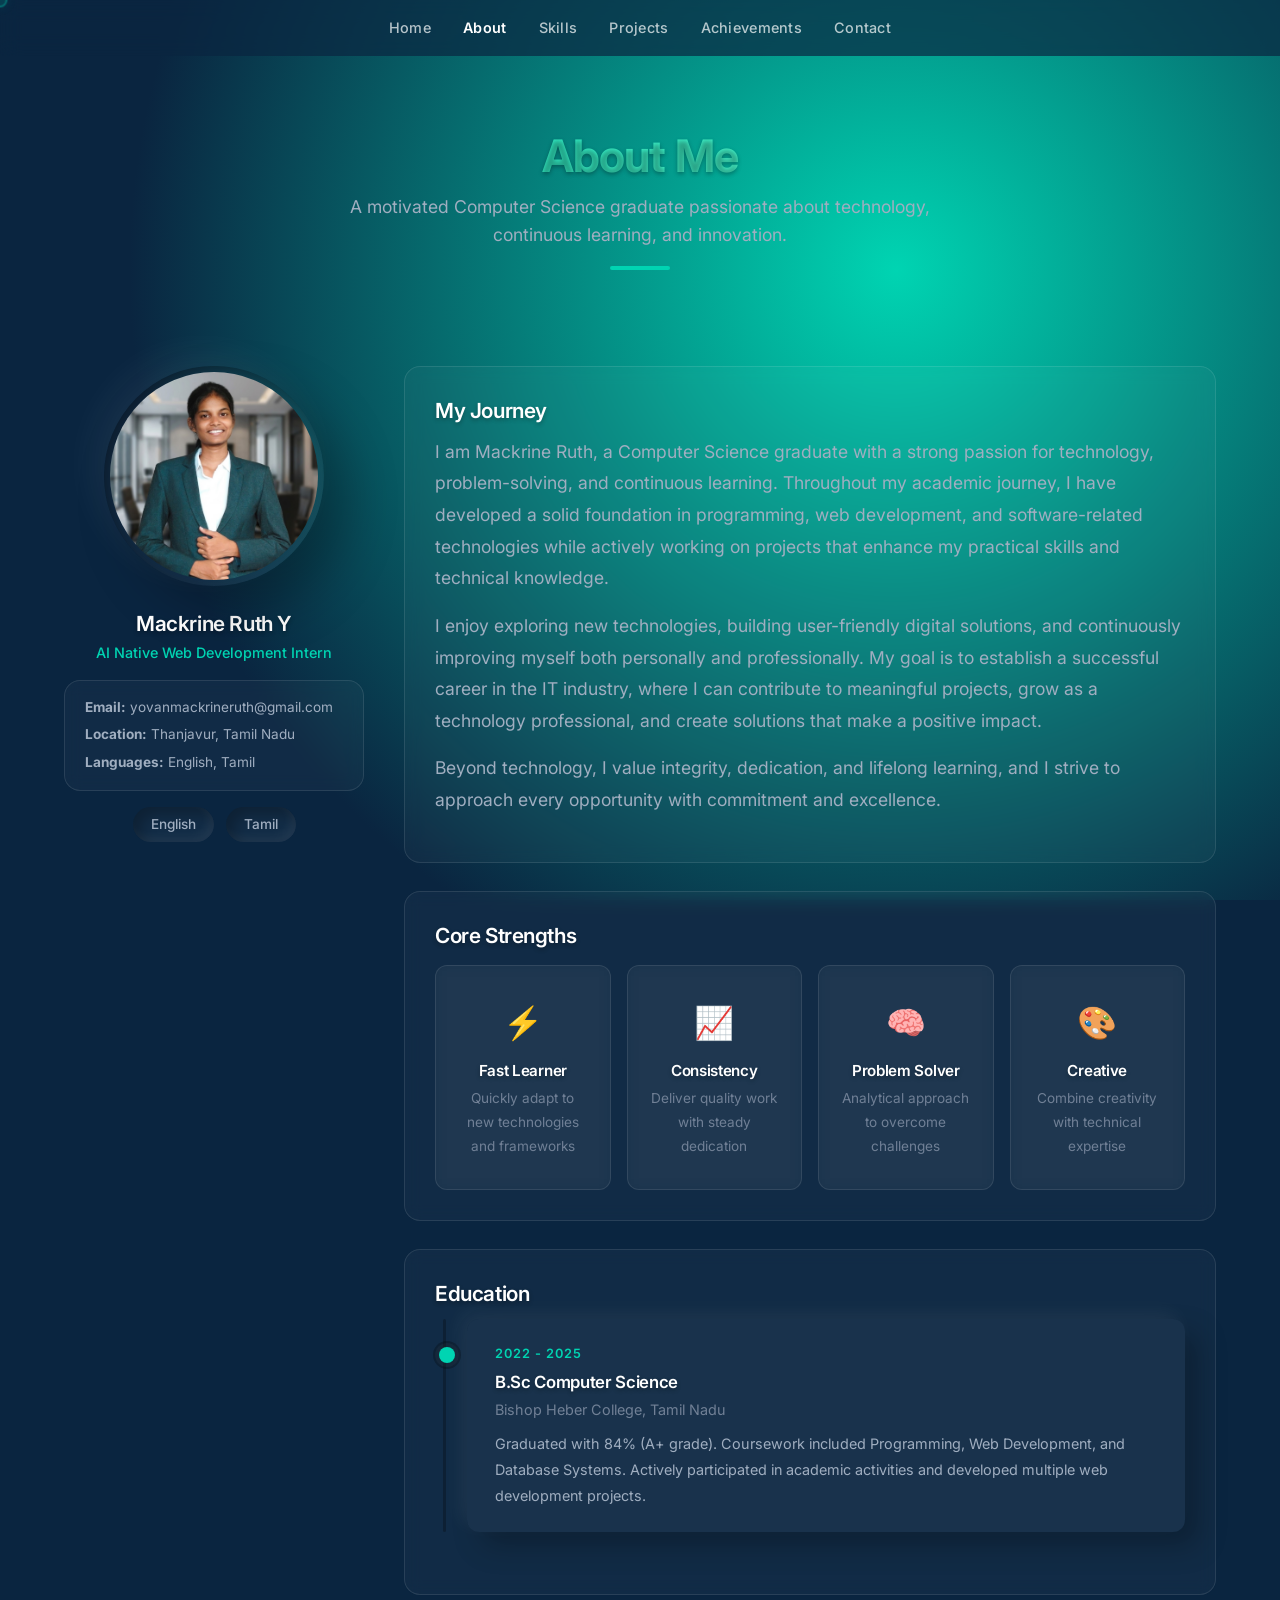
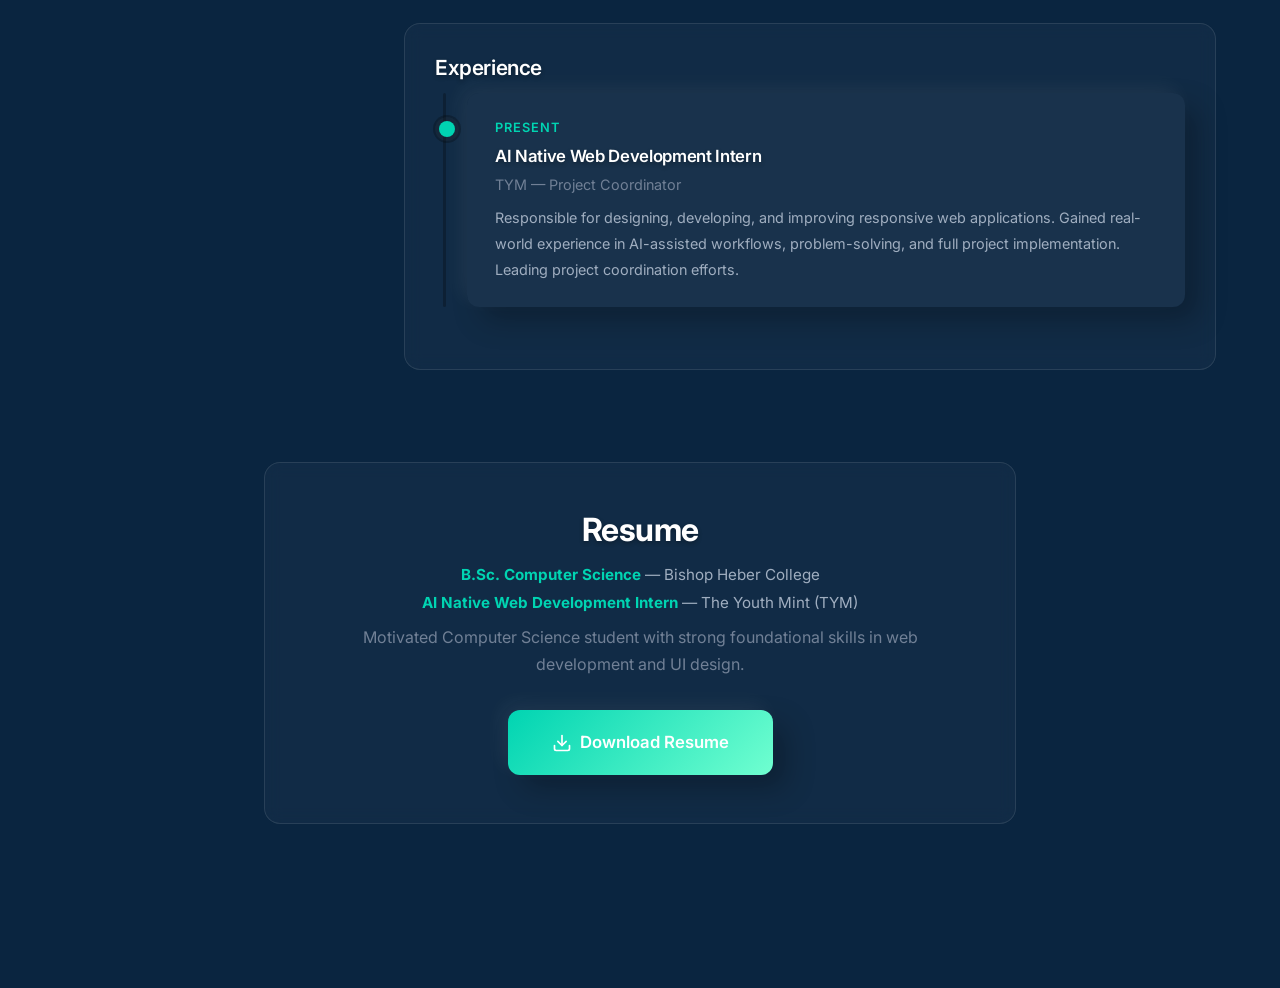
==== commit 3ba4e44a: "premium fix" ====
--- a/about.html
+++ b/about.html
@@ -115,24 +115,13 @@
     </div>
   </section>
 
-  <nav class="dock" role="navigation" aria-label="Main navigation">
-    <a href="index.html" class="dock-link">Home</a>
-    <a href="about.html" class="dock-link">About</a>
-    <a href="skills.html" class="dock-link">Skills</a>
-    <a href="projects.html" class="dock-link">Projects</a>
-    <a href="achievements.html" class="dock-link">Achievements</a>
-    <a href="contact.html" class="dock-link">Contact</a>
-    <span class="dock-divider"></span>
-    <a href="https://github.com/macky-2004" target="_blank" rel="noopener noreferrer" class="dock-link" aria-label="GitHub">
-      <svg viewBox="0 0 16 16" fill="currentColor">
-        <path d="M8 0C3.58 0 0 3.58 0 8c0 3.54 2.29 6.53 5.47 7.59.4.07.55-.17.55-.38 0-.19-.01-.82-.01-1.49-2.01.37-2.53-.49-2.69-.94-.09-.23-.48-.94-.82-1.13-.28-.15-.68-.52-.01-.53.63-.01 1.08.58 1.23.82.72 1.21 1.87.87 2.33.66.07-.52.28-.87.51-1.07-1.78-.2-3.64-.89-3.64-3.95 0-.87.31-1.59.82-2.15-.08-.2-.36-1.02.08-2.12 0 0 .67-.21 2.2.82.64-.18 1.32-.27 2-.27.68 0 1.36.09 2 .27 1.53-1.04 2.2-.82 2.2-.82.44 1.1.16 1.92.08 2.12.51.56.82 1.27.82 2.15 0 3.07-1.87 3.75-3.65 3.95.29.25.54.73.54 1.48 0 1.07-.01 1.93-.01 2.2 0 .21.15.46.55.38A8.013 8.013 0 0016 8c0-4.42-3.58-8-8-8z"/>
-      </svg>
-    </a>
-    <a href="https://www.linkedin.com/in/mackrine-ruth-5611002bb/" target="_blank" rel="noopener noreferrer" class="dock-link" aria-label="LinkedIn">
-      <svg viewBox="0 0 24 24" fill="currentColor">
-        <path d="M20.447 20.452h-3.554v-5.569c0-1.328-.027-3.037-1.852-3.037-1.853 0-2.136 1.445-2.136 2.939v5.667H9.351V9h3.414v1.561h.046c.477-.9 1.637-1.85 3.37-1.85 3.601 0 4.267 2.37 4.267 5.455v6.286zM5.337 7.433a2.062 2.062 0 01-2.063-2.065 2.064 2.064 0 112.063 2.065zm1.782 13.019H3.555V9h3.564v11.452zM22.225 0H1.771C.792 0 0 .774 0 1.729v20.542C0 23.227.792 24 1.771 24h20.451C23.2 24 24 23.227 24 22.271V1.729C24 .774 23.2 0 22.222 0h.003z"/>
-      </svg>
-    </a>
+  <nav class="nav" role="navigation" aria-label="Main navigation">
+    <a href="index.html" class="nav-link">Home</a>
+    <a href="about.html" class="nav-link">About</a>
+    <a href="skills.html" class="nav-link">Skills</a>
+    <a href="projects.html" class="nav-link">Projects</a>
+    <a href="achievements.html" class="nav-link">Achievements</a>
+    <a href="contact.html" class="nav-link">Contact</a>
   </nav>
 
   <button class="hamburger" aria-label="Toggle menu">
--- a/css/style.css
+++ b/css/style.css
@@ -3,16 +3,19 @@
 :root {
   /* — Deep Ocean Theme (Dark Only) — */
   --bg-color: #0A2540;
-  --text-color: #E2E8F0;
-
-  /* — Clay System — */
+  --text-color: #FFFFFF;
+
+  /* — Glass System — */
+  --glass-bg: rgba(255, 255, 255, 0.03);
+  --clay-card: var(--glass-bg);
+  --glass-border: 1px solid rgba(255, 255, 255, 0.05);
+  --glass-blur: 8px;
   --clay-bg: var(--bg-color);
-  --clay-card: rgba(255, 255, 255, 0.04);
   --clay-dark: rgba(0, 0, 0, 0.25);
   --clay-dark-deep: rgba(0, 0, 0, 0.35);
   --clay-light: rgba(255, 255, 255, 0.06);
-  --radius: 24px;
-  --radius-sm: 14px;
+  --radius: 16px;
+  --radius-sm: 12px;
   --radius-xs: 10px;
 
   /* — Accent (Turquoise / Mint) — */
@@ -26,8 +29,8 @@
 
   /* — Text — */
   --text-primary: var(--text-color);
-  --text-secondary: #94A3B8;
-  --text-muted: #64748B;
+  --text-secondary: #A0AEC0;
+  --text-muted: #718096;
 
   /* — Glass (translucent bg overlays) — */
   --bg-glass-50: rgba(10, 37, 64, 0.5);
@@ -59,17 +62,11 @@
   --cursor-glow: rgba(0, 212, 178, 0.1);
   --btn-glow: rgba(0, 212, 178, 0.25);
   --gradient-btn: linear-gradient(135deg, #00D4B2, #70FFD0);
-  --gradient-text: linear-gradient(135deg, #00D4B2, #70FFD0, #E2E8F0);
+  --gradient-text: linear-gradient(135deg, #00D4B2, #70FFD0, #FFFFFF);
   --card-border-glow: linear-gradient(135deg, #00D4B2, #70FFD0);
 
-  /* — Mesh Background (Deep Ocean) — */
-  --mesh-bg:
-    radial-gradient(ellipse at 15% 10%, rgba(0, 212, 178, 0.10) 0%, transparent 55%),
-    radial-gradient(ellipse at 85% 20%, rgba(112, 255, 208, 0.05) 0%, transparent 50%),
-    radial-gradient(ellipse at 50% 80%, rgba(0, 212, 178, 0.08) 0%, transparent 50%),
-    radial-gradient(ellipse at 20% 75%, rgba(112, 255, 208, 0.03) 0%, transparent 40%),
-    radial-gradient(ellipse at 80% 70%, rgba(0, 212, 178, 0.04) 0%, transparent 45%),
-    radial-gradient(ellipse at 50% 50%, rgba(10, 37, 64, 0.5) 0%, transparent 70%);
+  /* — Background Glow — */
+  --bg-glow: radial-gradient(circle at 70% 30%, #00D4B2 0%, #0A2540 70%);
 }
 
 * {
@@ -85,19 +82,15 @@
 body {
   font-family: var(--font);
   background-color: var(--bg-color);
-  background-image: var(--mesh-bg);
+  background-image: var(--bg-glow);
   color: var(--text-primary);
   min-height: 100vh;
   line-height: 1.7;
   overflow-x: hidden;
   padding-bottom: 100px;
+  padding-top: 68px;
   background-attachment: fixed;
   background-size: cover;
-}
-
-@keyframes ambientShift {
-  0% { background-position: 0% 0%; }
-  100% { background-position: 100% 100%; }
 }
 
 a {
@@ -115,9 +108,11 @@
 }
 
 h1 {
-  font-weight: 900;
+  font-weight: 700;
   line-height: 1.1;
-  letter-spacing: -0.5px;
+  letter-spacing: -0.02em;
+  color: #FFFFFF;
+  text-shadow: 0px 2px 4px rgba(0, 0, 0, 0.3);
 }
 
 .gradient-text {
@@ -130,19 +125,34 @@
 }
 
 h2 {
-  font-weight: 800;
+  font-weight: 700;
   line-height: 1.2;
-  letter-spacing: -0.3px;
+  letter-spacing: -0.02em;
+  color: #FFFFFF;
+  text-shadow: 0px 2px 4px rgba(0, 0, 0, 0.3);
 }
 
 h3 {
-  font-weight: 700;
+  font-weight: 600;
   line-height: 1.3;
+  letter-spacing: -0.02em;
+  color: #FFFFFF;
+  text-shadow: 0px 2px 4px rgba(0, 0, 0, 0.3);
 }
 
 h4 {
   font-weight: 600;
   line-height: 1.4;
+  letter-spacing: -0.02em;
+  color: #FFFFFF;
+  text-shadow: 0px 2px 4px rgba(0, 0, 0, 0.3);
+}
+
+p {
+  color: #A0AEC0;
+  font-weight: 400;
+  font-size: 1.1rem;
+  line-height: 1.6;
 }
 
 .container {
@@ -153,7 +163,7 @@
 
 .page-header {
   text-align: center;
-  padding: 60px 20px 40px;
+  padding: 4rem 20px 2rem;
 }
 
 .page-header h1 {
@@ -176,26 +186,31 @@
   margin: 16px auto 0;
 }
 
-/* ====== CLAY CARD SYSTEM ====== */
-
+/* ====== GLASS CARD SYSTEM ====== */
+
+.glass-card,
 .clay-card {
-  background: var(--clay-card);
+  background: var(--glass-bg);
+  backdrop-filter: blur(var(--glass-blur));
+  -webkit-backdrop-filter: blur(var(--glass-blur));
   border-radius: var(--radius);
-  box-shadow: var(--shadow-pop);
-  padding: 32px;
-  transition: all var(--transition);
-}
-
+  border: 1px solid rgba(255, 255, 255, 0.1);
+  padding: 30px;
+  transition: transform 0.3s ease;
+}
+
+.glass-card:hover,
 .clay-card:hover {
-  box-shadow: var(--shadow-pop-sm);
-  transform: translateY(-3px);
+  transform: translateY(-4px);
 }
 
 .clay-card-push {
-  background: var(--clay-card);
+  background: var(--glass-bg);
+  backdrop-filter: blur(var(--glass-blur));
+  -webkit-backdrop-filter: blur(var(--glass-blur));
   border-radius: var(--radius);
-  box-shadow: var(--shadow-push);
-  padding: 24px;
+  border: 1px solid rgba(255, 255, 255, 0.1);
+  padding: 30px;
 }
 
 /* ====== CLAY BUTTON SYSTEM ====== */
@@ -240,70 +255,41 @@
   filter: brightness(1.15);
 }
 
-/* ====== DARK MODE TOGGLE ====== */
-
-/* ====== DOCK NAVIGATION ====== */
-
-.dock {
+/* ====== TOP NAVIGATION ====== */
+
+.nav {
   position: fixed;
-  bottom: 32px;
-  left: 50%;
-  transform: translateX(-50%);
+  top: 0;
+  left: 0;
+  right: 0;
   display: flex;
   align-items: center;
   justify-content: center;
-  gap: 20px;
-  padding: 14px 28px;
-  background: var(--bg-glass-80);
-  backdrop-filter: blur(24px);
-  -webkit-backdrop-filter: blur(24px);
-  border-radius: 60px;
-  box-shadow: 8px 8px 16px var(--clay-dark), -8px -8px 16px var(--clay-light);
+  gap: 32px;
+  padding: 16px 24px;
+  background: rgba(10, 37, 64, 0.7);
+  backdrop-filter: blur(10px);
+  -webkit-backdrop-filter: blur(10px);
   z-index: 1000;
-  border: 1px solid var(--clay-light);
-  transition: box-shadow 0.3s ease, background 0.3s ease;
-}
-
-.dock-link {
-  display: flex;
-  align-items: center;
-  justify-content: center;
-  padding: 8px 14px;
-  border-radius: 40px;
-  font-size: 0.85rem;
+}
+
+.nav-link {
+  font-size: 0.9rem;
   font-weight: 500;
-  color: var(--text-secondary);
+  color: #FFFFFF;
   text-decoration: none;
-  transition: all 0.25s ease;
-  white-space: nowrap;
-  min-height: 40px;
-}
-
-.dock-link svg {
-  width: 18px;
-  height: 18px;
-}
-
-.dock-link:hover {
-  color: var(--accent);
-  transform: translateY(-2px);
-  box-shadow: inset 4px 4px 8px var(--clay-dark), inset -4px -4px 8px var(--clay-light);
-  background: var(--clay-card);
-}
-
-.dock-link.active {
-  color: var(--accent);
-  box-shadow: inset 4px 4px 8px var(--clay-dark), inset -4px -4px 8px var(--clay-light);
-  background: var(--clay-card);
+  transition: opacity 0.2s ease;
+  letter-spacing: 0.02em;
+  opacity: 0.7;
+}
+
+.nav-link:hover {
+  opacity: 1;
+}
+
+.nav-link.active {
+  opacity: 1;
   font-weight: 600;
-}
-
-.dock-divider {
-  width: 1px;
-  height: 24px;
-  background: var(--clay-dark);
-  opacity: 0.35;
-  margin: 0;
 }
 
 /* ====== HAMBURGER MENU ====== */
@@ -519,7 +505,7 @@
   display: flex;
   align-items: center;
   justify-content: center;
-  padding: 40px 24px 120px;
+  padding: 4rem 24px;
   position: relative;
   background-image:
     radial-gradient(ellipse at 25% 15%, rgba(79, 70, 229, 0.06) 0%, transparent 50%),
@@ -602,7 +588,7 @@
 /* ====== FEATURED PROJECTS (HOME) ====== */
 
 .featured-section {
-  padding: 60px 24px 80px;
+  padding: 4rem 24px;
 }
 
 .featured-section h2 {
@@ -613,7 +599,7 @@
 
 .featured-grid {
   display: grid;
-  grid-template-columns: repeat(auto-fit, minmax(320px, 1fr));
+  grid-template-columns: repeat(auto-fit, minmax(350px, 1fr));
   gap: 36px;
   max-width: 1200px;
   margin: 0 auto;
@@ -621,17 +607,18 @@
 }
 
 .featured-card {
-  background: var(--clay-card);
+  background: var(--glass-bg);
+  backdrop-filter: blur(var(--glass-blur));
+  -webkit-backdrop-filter: blur(var(--glass-blur));
   border-radius: var(--radius);
-  box-shadow: var(--shadow-pop);
-  padding: 28px;
-  transition: all var(--transition);
+  border: 1px solid rgba(255, 255, 255, 0.1);
+  padding: 30px;
+  transition: transform 0.3s ease;
   cursor: pointer;
 }
 
 .featured-card:hover {
-  box-shadow: var(--shadow-pop-sm);
-  transform: translateY(-5px);
+  transform: translateY(-4px);
 }
 
 .featured-card .card-img {
@@ -640,9 +627,6 @@
   border-radius: var(--radius-sm);
   overflow: hidden;
   margin-bottom: 20px;
-  padding: 4px;
-  background: linear-gradient(135deg, var(--clay-dark), var(--clay-card));
-  box-shadow: var(--shadow-push-sm);
 }
 
 .featured-card .card-img img {
@@ -681,15 +665,14 @@
   font-size: 0.75rem;
   padding: 4px 14px;
   border-radius: 40px;
-  background: var(--clay-card);
-  box-shadow: var(--shadow-push-sm);
+  background: rgba(255, 255, 255, 0.08);
   color: var(--text-secondary);
   font-weight: 500;
 }
 
 .resume-section {
   text-align: center;
-  padding: 40px 24px 80px;
+  padding: 4rem 24px;
 }
 
 .resume-section h2 {
@@ -710,7 +693,7 @@
   gap: 40px;
   max-width: 1200px;
   margin: 0 auto;
-  padding: 0 24px 60px;
+  padding: 4rem 24px;
 }
 
 .about-sidebar {
@@ -781,16 +764,17 @@
 
 .strength-item {
   text-align: center;
-  padding: 24px 16px;
+  padding: 30px 20px;
   border-radius: var(--radius-sm);
-  background: var(--clay-card);
-  box-shadow: var(--shadow-push-sm);
-  transition: all var(--transition);
+  background: var(--glass-bg);
+  backdrop-filter: blur(var(--glass-blur));
+  -webkit-backdrop-filter: blur(var(--glass-blur));
+  border: 1px solid rgba(255, 255, 255, 0.1);
+  transition: transform 0.3s ease;
 }
 
 .strength-item:hover {
-  box-shadow: var(--shadow-push);
-  transform: scale(0.97);
+  transform: translateY(-3px);
 }
 
 .strength-item .icon {
@@ -886,7 +870,7 @@
 .skills-grid {
   max-width: 1200px;
   margin: 0 auto;
-  padding: 0 24px 60px;
+  padding: 4rem 24px;
 }
 
 .skill-category {
@@ -1009,56 +993,56 @@
 
 .filter-btn {
   padding: 12px 28px;
-  border: none;
+  border: 1px solid rgba(255, 255, 255, 0.15);
   border-radius: 40px;
-  background: var(--clay-card);
-  box-shadow: var(--shadow-pop-sm);
+  background: rgba(255, 255, 255, 0.06);
   font-family: var(--font);
   font-size: 0.9rem;
   font-weight: 500;
   color: var(--text-secondary);
   cursor: pointer;
-  transition: all 0.2s ease;
+  transition: background 0.2s ease, color 0.2s ease, border-color 0.2s ease;
 }
 
 .filter-btn:hover {
-  box-shadow: var(--shadow-push-sm);
+  background: rgba(255, 255, 255, 0.1);
+  border-color: rgba(0, 212, 178, 0.3);
+  color: var(--accent);
 }
 
 .filter-btn.active {
   color: var(--accent);
-  box-shadow: var(--shadow-push-sm);
+  border-color: rgba(0, 212, 178, 0.5);
+  background: rgba(0, 212, 178, 0.1);
   font-weight: 600;
 }
 
 .projects-grid {
   display: grid;
-  grid-template-columns: repeat(auto-fit, minmax(320px, 1fr));
+  grid-template-columns: repeat(auto-fit, minmax(350px, 1fr));
   gap: 36px;
   max-width: 1200px;
   margin: 0 auto;
-  padding: 0 24px 60px;
+  padding: 0 24px 4rem;
   align-items: stretch;
 }
 
 .project-card {
   position: relative;
   border-radius: var(--radius);
-  background: var(--clay-card);
-  box-shadow: var(--shadow-pop);
+  background: var(--glass-bg);
+  backdrop-filter: blur(var(--glass-blur));
+  -webkit-backdrop-filter: blur(var(--glass-blur));
+  border: 1px solid rgba(255, 255, 255, 0.1);
   overflow: hidden;
-  transition: transform 0.4s ease, box-shadow 0.4s ease;
+  transition: transform 0.3s ease;
   cursor: pointer;
-  border: 2px solid transparent;
-  background-clip: padding-box;
   display: flex;
   flex-direction: column;
 }
 
 .project-card:hover {
-  transform: scale(1.02);
-  box-shadow: var(--shadow-pop-sm), 0 0 30px var(--btn-glow);
-  background: linear-gradient(var(--clay-card), var(--clay-card)) padding-box, var(--card-border-glow) border-box;
+  transform: translateY(-4px);
 }
 
 .project-card .project-img {
@@ -1095,10 +1079,9 @@
   font-weight: 600;
   text-transform: uppercase;
   letter-spacing: 0.5px;
-  background: var(--accent-soft);
+  background: rgba(0, 212, 178, 0.15);
   color: var(--accent);
   margin-bottom: 10px;
-  box-shadow: var(--shadow-push-sm);
 }
 
 .project-card h3 {
@@ -1129,8 +1112,7 @@
   font-size: 0.75rem;
   padding: 4px 14px;
   border-radius: 40px;
-  background: var(--clay-card);
-  box-shadow: var(--shadow-push-sm);
+  background: rgba(255, 255, 255, 0.08);
   color: var(--text-secondary);
   font-weight: 500;
 }
@@ -1150,7 +1132,7 @@
   transition: opacity 0.3s ease, transform 0.3s ease;
   pointer-events: none;
   z-index: 2;
-  background: linear-gradient(transparent, var(--clay-card) 40%);
+  background: linear-gradient(transparent, rgba(10, 37, 64, 0.9) 40%);
 }
 
 .project-card:hover .project-overlay {
@@ -1169,7 +1151,7 @@
 .achievements-wrapper {
   max-width: 1200px;
   margin: 0 auto;
-  padding: 0 24px 60px;
+  padding: 4rem 24px;
 }
 
 .ach-section-title {
@@ -1324,7 +1306,7 @@
   gap: 40px;
   max-width: 1200px;
   margin: 0 auto;
-  padding: 0 24px 60px;
+  padding: 4rem 24px;
 }
 
 .contact-info {
@@ -1337,24 +1319,24 @@
   display: flex;
   align-items: center;
   gap: 16px;
-  padding: 20px;
+  padding: 22px;
   border-radius: var(--radius-sm);
-  background: var(--clay-card);
-  box-shadow: var(--shadow-pop-sm);
-  transition: all var(--transition);
+  background: var(--glass-bg);
+  backdrop-filter: blur(var(--glass-blur));
+  -webkit-backdrop-filter: blur(var(--glass-blur));
+  border: 1px solid rgba(255, 255, 255, 0.1);
+  transition: transform 0.3s ease;
 }
 
 .contact-info-card:hover {
-  box-shadow: var(--shadow-push-sm);
-  transform: scale(0.98);
+  transform: translateY(-3px);
 }
 
 .contact-info-card .ci-icon {
   width: 44px;
   height: 44px;
   border-radius: 50%;
-  background: var(--clay-card);
-  box-shadow: var(--shadow-push-sm);
+  background: rgba(255, 255, 255, 0.08);
   display: flex;
   align-items: center;
   justify-content: center;
@@ -1375,10 +1357,12 @@
 }
 
 .contact-form {
-  padding: 36px;
+  padding: 30px;
   border-radius: var(--radius);
-  background: var(--clay-card);
-  box-shadow: var(--shadow-pop);
+  background: var(--glass-bg);
+  backdrop-filter: blur(var(--glass-blur));
+  -webkit-backdrop-filter: blur(var(--glass-blur));
+  border: 1px solid rgba(255, 255, 255, 0.1);
 }
 
 .contact-form h3 {
@@ -1403,20 +1387,20 @@
 .form-group select {
   width: 100%;
   padding: 16px 20px;
-  border: none;
+  border: 1px solid rgba(255, 255, 255, 0.15);
   border-radius: var(--radius-sm);
-  background: var(--clay-card);
-  box-shadow: inset 5px 5px 10px var(--clay-dark), inset -5px -5px 10px var(--clay-light);
+  background: rgba(255, 255, 255, 0.06);
   font-family: var(--font);
   font-size: 0.95rem;
   color: var(--text-primary);
   outline: none;
-  transition: all var(--transition);
+  transition: border-color 0.3s ease, background 0.3s ease;
 }
 
 .form-group input:focus,
 .form-group textarea:focus {
-  box-shadow: inset 6px 6px 12px var(--clay-dark), inset -6px -6px 12px var(--clay-light);
+  border-color: rgba(0, 212, 178, 0.5);
+  background: rgba(255, 255, 255, 0.08);
 }
 
 .form-group textarea {
@@ -1477,24 +1461,22 @@
 
 .resume-section {
   max-width: 800px;
-  margin: 0 auto 60px;
+  margin: 0 auto 4rem;
   padding: 0 24px;
 }
 
 .resume-card {
-  background: var(--clay-card);
+  background: var(--glass-bg);
+  backdrop-filter: blur(var(--glass-blur));
+  -webkit-backdrop-filter: blur(var(--glass-blur));
   border-radius: var(--radius);
-  box-shadow: var(--shadow-pop);
+  border: 1px solid rgba(255, 255, 255, 0.1);
   padding: 48px 56px;
   text-align: center;
-  border: 2px solid transparent;
-  background-clip: padding-box;
-  transition: all var(--transition);
+  transition: transform 0.3s ease;
 }
 
 .resume-card:hover {
-  box-shadow: var(--shadow-pop-sm), 0 0 30px var(--btn-glow);
-  background: linear-gradient(var(--clay-card), var(--clay-card)) padding-box, var(--card-border-glow) border-box;
   transform: translateY(-4px);
 }
 
@@ -1594,8 +1576,17 @@
     height: 2px;
   }
 
-  .dock {
-    display: none;
+  .nav {
+    gap: 20px;
+    padding: 12px 16px;
+    overflow-x: auto;
+    justify-content: flex-start;
+    -webkit-overflow-scrolling: touch;
+  }
+
+  .nav-link {
+    font-size: 0.85rem;
+    white-space: nowrap;
   }
 
   /* — Layout Reflow — */
@@ -1626,15 +1617,6 @@
     height: 240px;
   }
 
-  /* — Claymorphism Adaptation — */
-  .clay-card,
-  .project-card,
-  .resume-card,
-  .contact-info-card,
-  .featured-card {
-    box-shadow: 12px 12px 28px var(--clay-dark), -8px -8px 20px var(--clay-light);
-  }
-
   .orb {
     box-shadow: inset 8px 8px 14px var(--clay-dark), inset -5px -5px 10px var(--clay-light);
     width: 110px;
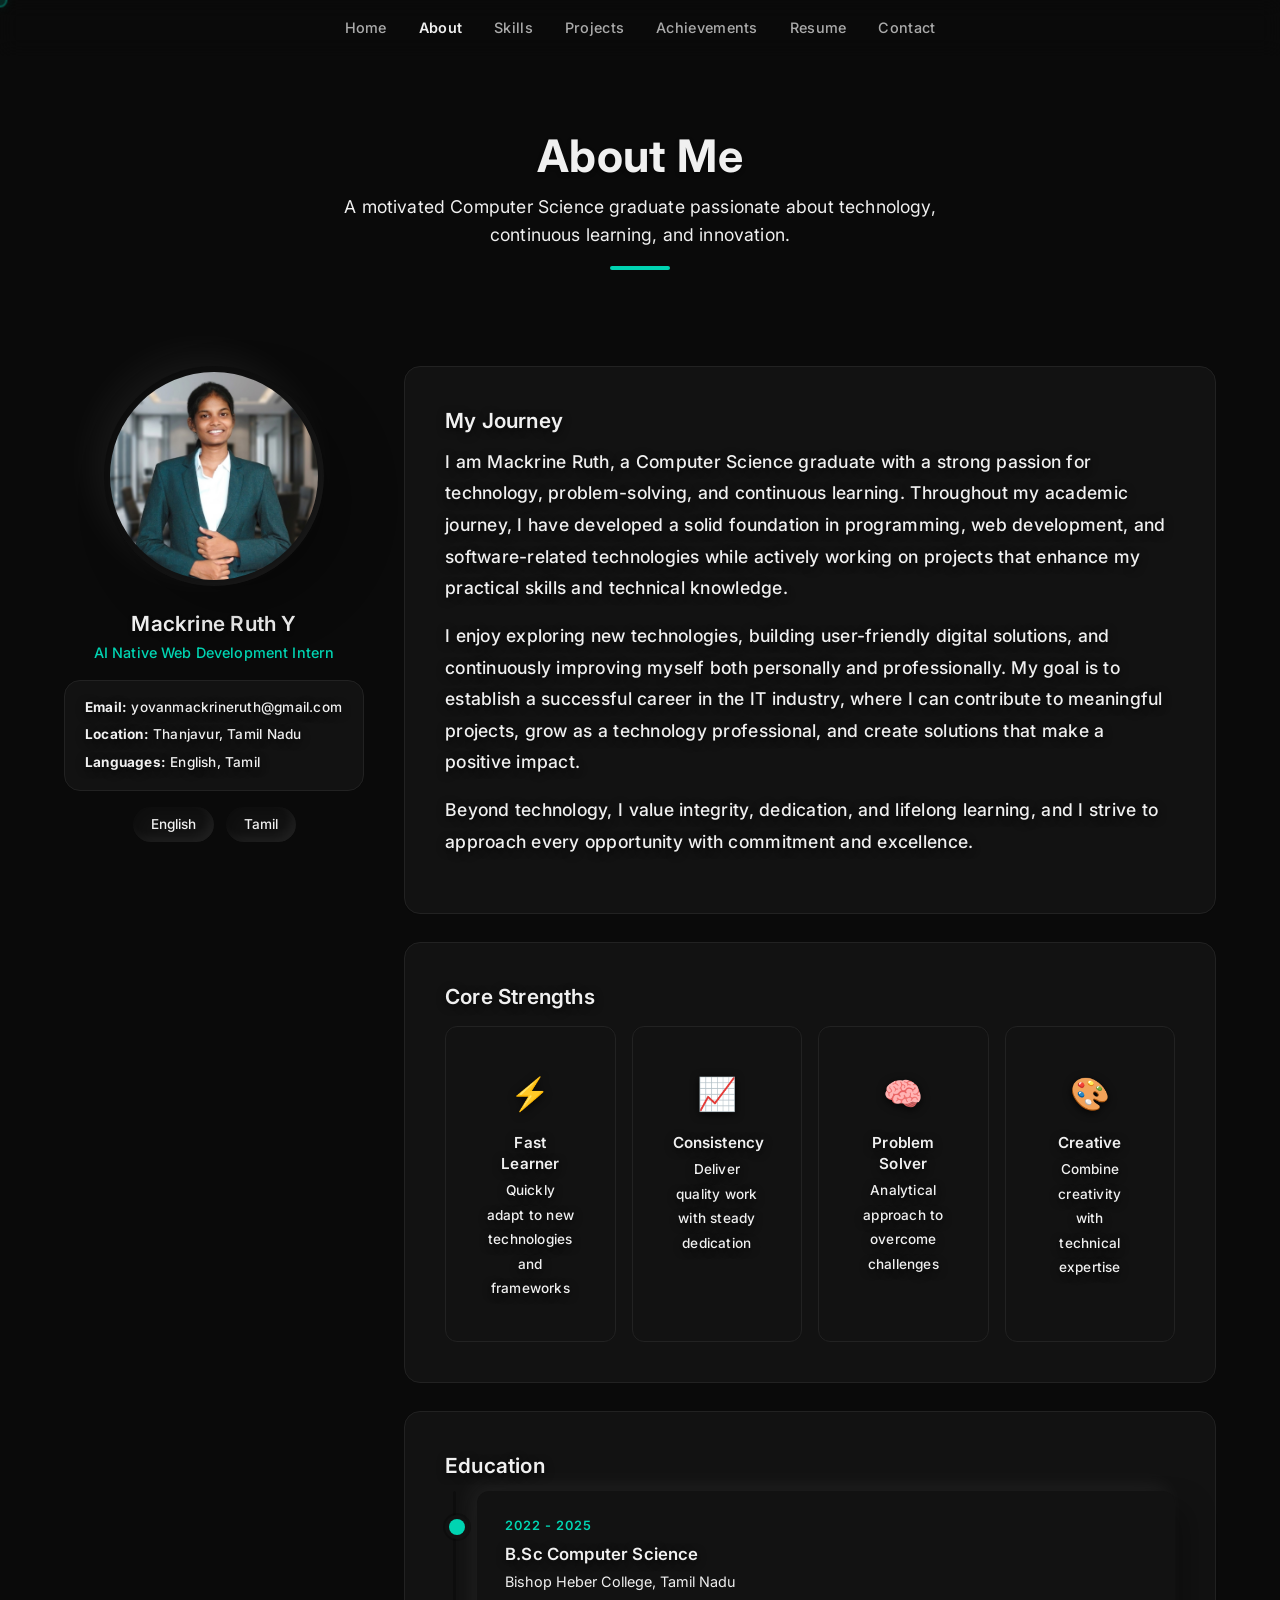
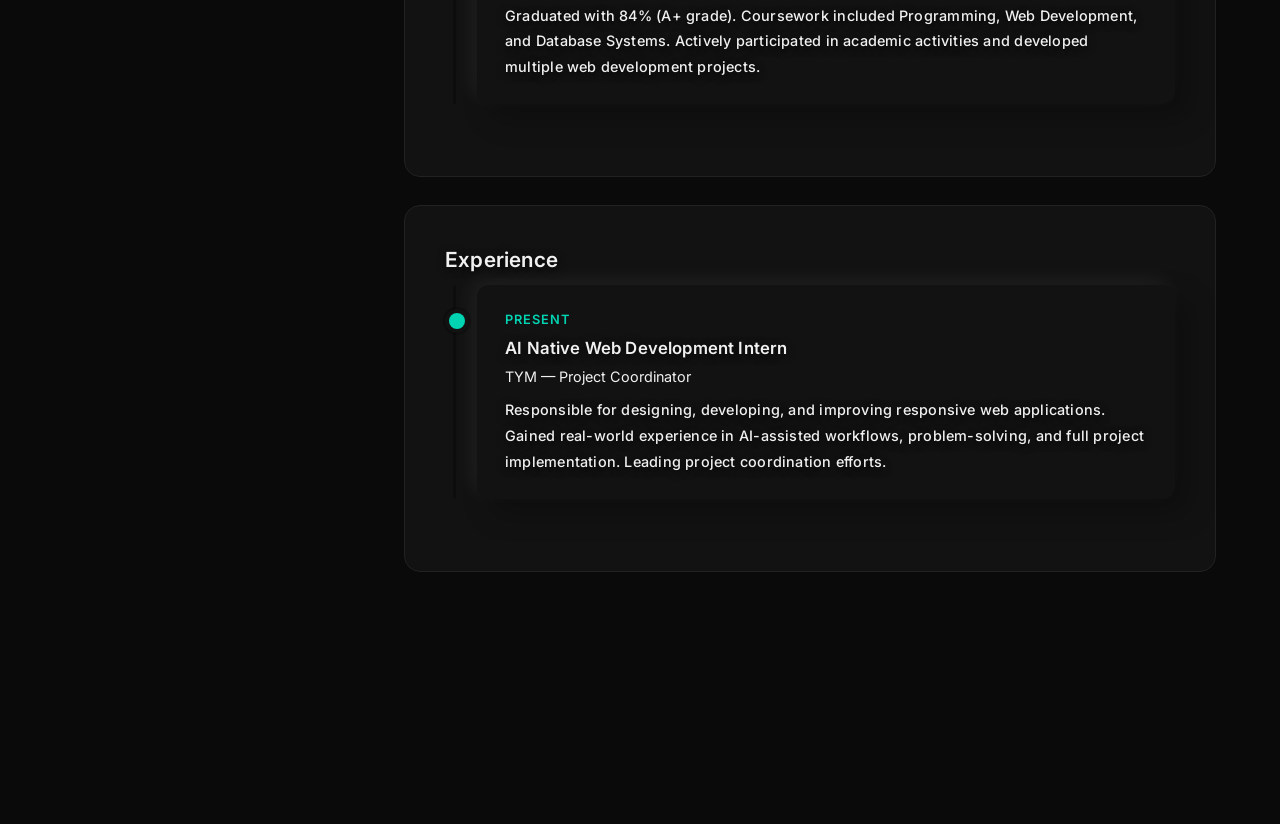
==== commit 4c790174: "Streamline the "Resume" Section" ====
--- a/about.html
+++ b/about.html
@@ -95,32 +95,13 @@
     </div>
   </div>
 
-  <!-- ====== RESUME SECTION ====== -->
-  <section class="resume-section fade-up">
-    <div class="resume-card">
-      <h2>Resume</h2>
-      <p class="credentials">
-        <strong>B.Sc. Computer Science</strong> — Bishop Heber College<br>
-        <strong>AI Native Web Development Intern</strong> — The Youth Mint (TYM)
-      </p>
-      <p class="resume-desc">Motivated Computer Science student with strong foundational skills in web development and UI design.</p>
-      <a href="Mackrine_Ruth_ATS_Professional_Resume (2).docx" class="clay-btn clay-btn-primary" download target="_blank" rel="noopener noreferrer">
-        <svg viewBox="0 0 24 24" fill="none" stroke="currentColor" stroke-width="2" stroke-linecap="round" stroke-linejoin="round">
-          <path d="M21 15v4a2 2 0 01-2 2H5a2 2 0 01-2-2v-4"/>
-          <polyline points="7 10 12 15 17 10"/>
-          <line x1="12" y1="15" x2="12" y2="3"/>
-        </svg>
-        Download Resume
-      </a>
-    </div>
-  </section>
-
   <nav class="nav" role="navigation" aria-label="Main navigation">
     <a href="index.html" class="nav-link">Home</a>
     <a href="about.html" class="nav-link">About</a>
     <a href="skills.html" class="nav-link">Skills</a>
     <a href="projects.html" class="nav-link">Projects</a>
     <a href="achievements.html" class="nav-link">Achievements</a>
+    <a href="resume.html" class="nav-link">Resume</a>
     <a href="contact.html" class="nav-link">Contact</a>
   </nav>
 
@@ -144,6 +125,7 @@
         <a href="skills.html" class="mobile-link">Skills</a>
         <a href="projects.html" class="mobile-link">Projects</a>
         <a href="achievements.html" class="mobile-link">Achievements</a>
+        <a href="resume.html" class="mobile-link">Resume</a>
         <a href="contact.html" class="mobile-link">Contact</a>
       </nav>
       <div class="mobile-social">
--- a/css/style.css
+++ b/css/style.css
@@ -2,14 +2,14 @@
 
 :root {
   /* — Deep Ocean Theme (Dark Only) — */
-  --bg-color: #0A2540;
-  --text-color: #FFFFFF;
+  --bg-color: #0A0A0A;
+  --text-color: #F0F0F0;
 
   /* — Glass System — */
-  --glass-bg: rgba(255, 255, 255, 0.03);
+  --glass-bg: #121212;
   --clay-card: var(--glass-bg);
   --glass-border: 1px solid rgba(255, 255, 255, 0.05);
-  --glass-blur: 8px;
+  --glass-blur: 0px;
   --clay-bg: var(--bg-color);
   --clay-dark: rgba(0, 0, 0, 0.25);
   --clay-dark-deep: rgba(0, 0, 0, 0.35);
@@ -21,25 +21,24 @@
   /* — Accent (Turquoise / Mint) — */
   --accent-primary: #00D4B2;
   --accent-secondary: #70FFD0;
-  --accent-tertiary: #0A2540;
+  --accent-tertiary: #0A0A0A;
   --accent: #00D4B2;
   --accent-hover: #70FFD0;
   --accent-soft: rgba(0, 212, 178, 0.12);
-  --accent-gradient: linear-gradient(135deg, rgba(0, 212, 178, 0.88), rgba(112, 255, 208, 0.3));
 
   /* — Text — */
-  --text-primary: var(--text-color);
-  --text-secondary: #A0AEC0;
-  --text-muted: #718096;
+  --text-primary: #F0F0F0;
+  --text-secondary: #F0F0F0;
+  --text-muted: #F0F0F0;
 
   /* — Glass (translucent bg overlays) — */
-  --bg-glass-50: rgba(10, 37, 64, 0.5);
-  --bg-glass-60: rgba(10, 37, 64, 0.6);
-  --bg-glass-75: rgba(10, 37, 64, 0.75);
-  --bg-glass-80: rgba(10, 37, 64, 0.8);
-  --bg-glass-90: rgba(10, 37, 64, 0.9);
-  --bg-glass-92: rgba(10, 37, 64, 0.92);
-  --bg-glass-95: rgba(10, 37, 64, 0.95);
+  --bg-glass-50: rgba(10, 10, 10, 0.5);
+  --bg-glass-60: rgba(10, 10, 10, 0.6);
+  --bg-glass-75: rgba(10, 10, 10, 0.75);
+  --bg-glass-80: rgba(10, 10, 10, 0.8);
+  --bg-glass-90: rgba(10, 10, 10, 0.9);
+  --bg-glass-92: rgba(10, 10, 10, 0.92);
+  --bg-glass-95: rgba(10, 10, 10, 0.95);
 
   /* — Font — */
   --font: 'Inter', 'Segoe UI', sans-serif;
@@ -61,12 +60,6 @@
   --cursor-border: rgba(0, 212, 178, 0.3);
   --cursor-glow: rgba(0, 212, 178, 0.1);
   --btn-glow: rgba(0, 212, 178, 0.25);
-  --gradient-btn: linear-gradient(135deg, #00D4B2, #70FFD0);
-  --gradient-text: linear-gradient(135deg, #00D4B2, #70FFD0, #FFFFFF);
-  --card-border-glow: linear-gradient(135deg, #00D4B2, #70FFD0);
-
-  /* — Background Glow — */
-  --bg-glow: radial-gradient(circle at 70% 30%, #00D4B2 0%, #0A2540 70%);
 }
 
 * {
@@ -82,7 +75,6 @@
 body {
   font-family: var(--font);
   background-color: var(--bg-color);
-  background-image: var(--bg-glow);
   color: var(--text-primary);
   min-height: 100vh;
   line-height: 1.7;
@@ -108,51 +100,49 @@
 }
 
 h1 {
+  font-size: 3rem;
   font-weight: 700;
   line-height: 1.1;
-  letter-spacing: -0.02em;
-  color: #FFFFFF;
-  text-shadow: 0px 2px 4px rgba(0, 0, 0, 0.3);
+  letter-spacing: 0.01em;
+  color: #F0F0F0;
+  text-shadow: 0px 2px 4px rgba(0, 0, 0, 0.4);
 }
 
 .gradient-text {
-  background: var(--gradient-text);
-  background-size: 200% 200%;
-  -webkit-background-clip: text;
-  background-clip: text;
-  -webkit-text-fill-color: transparent;
-  color: transparent;
+  color: var(--accent);
 }
 
 h2 {
+  font-size: 2rem;
   font-weight: 700;
   line-height: 1.2;
-  letter-spacing: -0.02em;
-  color: #FFFFFF;
-  text-shadow: 0px 2px 4px rgba(0, 0, 0, 0.3);
+  letter-spacing: 0.01em;
+  color: #F0F0F0;
+  text-shadow: 0px 2px 4px rgba(0, 0, 0, 0.4);
 }
 
 h3 {
   font-weight: 600;
   line-height: 1.3;
-  letter-spacing: -0.02em;
-  color: #FFFFFF;
-  text-shadow: 0px 2px 4px rgba(0, 0, 0, 0.3);
+  letter-spacing: 0.01em;
+  color: #F0F0F0;
+  text-shadow: 0px 2px 4px rgba(0, 0, 0, 0.4);
 }
 
 h4 {
   font-weight: 600;
   line-height: 1.4;
-  letter-spacing: -0.02em;
-  color: #FFFFFF;
-  text-shadow: 0px 2px 4px rgba(0, 0, 0, 0.3);
+  letter-spacing: 0.01em;
+  color: #F0F0F0;
+  text-shadow: 0px 2px 4px rgba(0, 0, 0, 0.4);
 }
 
 p {
-  color: #A0AEC0;
+  color: #F0F0F0;
   font-weight: 400;
   font-size: 1.1rem;
   line-height: 1.6;
+  letter-spacing: 0.01em;
 }
 
 .container {
@@ -194,8 +184,8 @@
   backdrop-filter: blur(var(--glass-blur));
   -webkit-backdrop-filter: blur(var(--glass-blur));
   border-radius: var(--radius);
-  border: 1px solid rgba(255, 255, 255, 0.1);
-  padding: 30px;
+  border: 1px solid #222;
+  padding: 40px;
   transition: transform 0.3s ease;
 }
 
@@ -209,8 +199,21 @@
   backdrop-filter: blur(var(--glass-blur));
   -webkit-backdrop-filter: blur(var(--glass-blur));
   border-radius: var(--radius);
-  border: 1px solid rgba(255, 255, 255, 0.1);
-  padding: 30px;
+  border: 1px solid #222;
+  padding: 40px;
+}
+
+/* — Text visibility shield inside glass cards — */
+:is(.glass-card, .clay-card, .clay-card-push, .featured-card, .project-card,
+    .strength-item, .contact-info-card, .contact-form, .resume-card) :is(p, h1, h2, h3, h4, h5, h6, span, a, li, label) {
+  text-shadow: 0px 2px 8px rgba(0, 0, 0, 0.8);
+}
+
+:is(.glass-card, .clay-card, .clay-card-push, .featured-card, .project-card,
+    .strength-item, .contact-info-card, .contact-form, .resume-card) p {
+  color: #F0F0F0 !important;
+  font-weight: 500;
+  letter-spacing: 0.015em;
 }
 
 /* ====== CLAY BUTTON SYSTEM ====== */
@@ -243,8 +246,8 @@
 }
 
 .clay-btn-primary {
-  background: var(--gradient-btn);
-  color: var(--text-color);
+  background: var(--accent);
+  color: #FFFFFF;
   box-shadow: var(--shadow-pop-sm);
   transition: all var(--transition);
 }
@@ -267,7 +270,7 @@
   justify-content: center;
   gap: 32px;
   padding: 16px 24px;
-  background: rgba(10, 37, 64, 0.7);
+  background: rgba(10, 10, 10, 0.7);
   backdrop-filter: blur(10px);
   -webkit-backdrop-filter: blur(10px);
   z-index: 1000;
@@ -276,7 +279,7 @@
 .nav-link {
   font-size: 0.9rem;
   font-weight: 500;
-  color: #FFFFFF;
+  color: #F0F0F0;
   text-decoration: none;
   transition: opacity 0.2s ease;
   letter-spacing: 0.02em;
@@ -506,11 +509,7 @@
   align-items: center;
   justify-content: center;
   padding: 4rem 24px;
-  position: relative;
-  background-image:
-    radial-gradient(ellipse at 25% 15%, rgba(79, 70, 229, 0.06) 0%, transparent 50%),
-    radial-gradient(ellipse at 75% 85%, rgba(168, 85, 247, 0.04) 0%, transparent 50%),
-    radial-gradient(ellipse at 50% 50%, rgba(56, 189, 248, 0.03) 0%, transparent 50%);
+  margin-bottom: 60px;
 }
 
 .hero-content {
@@ -589,6 +588,7 @@
 
 .featured-section {
   padding: 4rem 24px;
+  margin-bottom: 60px;
 }
 
 .featured-section h2 {
@@ -611,8 +611,8 @@
   backdrop-filter: blur(var(--glass-blur));
   -webkit-backdrop-filter: blur(var(--glass-blur));
   border-radius: var(--radius);
-  border: 1px solid rgba(255, 255, 255, 0.1);
-  padding: 30px;
+  border: 1px solid #222;
+  padding: 40px;
   transition: transform 0.3s ease;
   cursor: pointer;
 }
@@ -673,6 +673,7 @@
 .resume-section {
   text-align: center;
   padding: 4rem 24px;
+  margin-bottom: 60px;
 }
 
 .resume-section h2 {
@@ -692,7 +693,7 @@
   grid-template-columns: 300px 1fr;
   gap: 40px;
   max-width: 1200px;
-  margin: 0 auto;
+  margin: 0 auto 60px;
   padding: 4rem 24px;
 }
 
@@ -764,12 +765,12 @@
 
 .strength-item {
   text-align: center;
-  padding: 30px 20px;
+  padding: 40px;
   border-radius: var(--radius-sm);
   background: var(--glass-bg);
   backdrop-filter: blur(var(--glass-blur));
   -webkit-backdrop-filter: blur(var(--glass-blur));
-  border: 1px solid rgba(255, 255, 255, 0.1);
+  border: 1px solid #222;
   transition: transform 0.3s ease;
 }
 
@@ -869,7 +870,7 @@
 
 .skills-grid {
   max-width: 1200px;
-  margin: 0 auto;
+  margin: 0 auto 60px;
   padding: 4rem 24px;
 }
 
@@ -1022,7 +1023,7 @@
   grid-template-columns: repeat(auto-fit, minmax(350px, 1fr));
   gap: 36px;
   max-width: 1200px;
-  margin: 0 auto;
+  margin: 0 auto 60px;
   padding: 0 24px 4rem;
   align-items: stretch;
 }
@@ -1033,7 +1034,7 @@
   background: var(--glass-bg);
   backdrop-filter: blur(var(--glass-blur));
   -webkit-backdrop-filter: blur(var(--glass-blur));
-  border: 1px solid rgba(255, 255, 255, 0.1);
+  border: 1px solid #222;
   overflow: hidden;
   transition: transform 0.3s ease;
   cursor: pointer;
@@ -1063,7 +1064,7 @@
 }
 
 .project-card .project-body {
-  padding: 24px 28px 28px;
+  padding: 40px;
   position: relative;
   z-index: 1;
   flex: 1;
@@ -1132,7 +1133,7 @@
   transition: opacity 0.3s ease, transform 0.3s ease;
   pointer-events: none;
   z-index: 2;
-  background: linear-gradient(transparent, rgba(10, 37, 64, 0.9) 40%);
+  background: linear-gradient(transparent, rgba(10, 10, 10, 0.9) 40%);
 }
 
 .project-card:hover .project-overlay {
@@ -1150,7 +1151,7 @@
 
 .achievements-wrapper {
   max-width: 1200px;
-  margin: 0 auto;
+  margin: 0 auto 60px;
   padding: 4rem 24px;
 }
 
@@ -1305,7 +1306,7 @@
   grid-template-columns: 1fr 1fr;
   gap: 40px;
   max-width: 1200px;
-  margin: 0 auto;
+  margin: 0 auto 60px;
   padding: 4rem 24px;
 }
 
@@ -1319,12 +1320,12 @@
   display: flex;
   align-items: center;
   gap: 16px;
-  padding: 22px;
+  padding: 40px;
   border-radius: var(--radius-sm);
   background: var(--glass-bg);
   backdrop-filter: blur(var(--glass-blur));
   -webkit-backdrop-filter: blur(var(--glass-blur));
-  border: 1px solid rgba(255, 255, 255, 0.1);
+  border: 1px solid #222;
   transition: transform 0.3s ease;
 }
 
@@ -1357,12 +1358,12 @@
 }
 
 .contact-form {
-  padding: 30px;
+  padding: 40px;
   border-radius: var(--radius);
   background: var(--glass-bg);
   backdrop-filter: blur(var(--glass-blur));
   -webkit-backdrop-filter: blur(var(--glass-blur));
-  border: 1px solid rgba(255, 255, 255, 0.1);
+  border: 1px solid #222;
 }
 
 .contact-form h3 {
@@ -1470,8 +1471,8 @@
   backdrop-filter: blur(var(--glass-blur));
   -webkit-backdrop-filter: blur(var(--glass-blur));
   border-radius: var(--radius);
-  border: 1px solid rgba(255, 255, 255, 0.1);
-  padding: 48px 56px;
+  border: 1px solid #222;
+  padding: 40px;
   text-align: center;
   transition: transform 0.3s ease;
 }
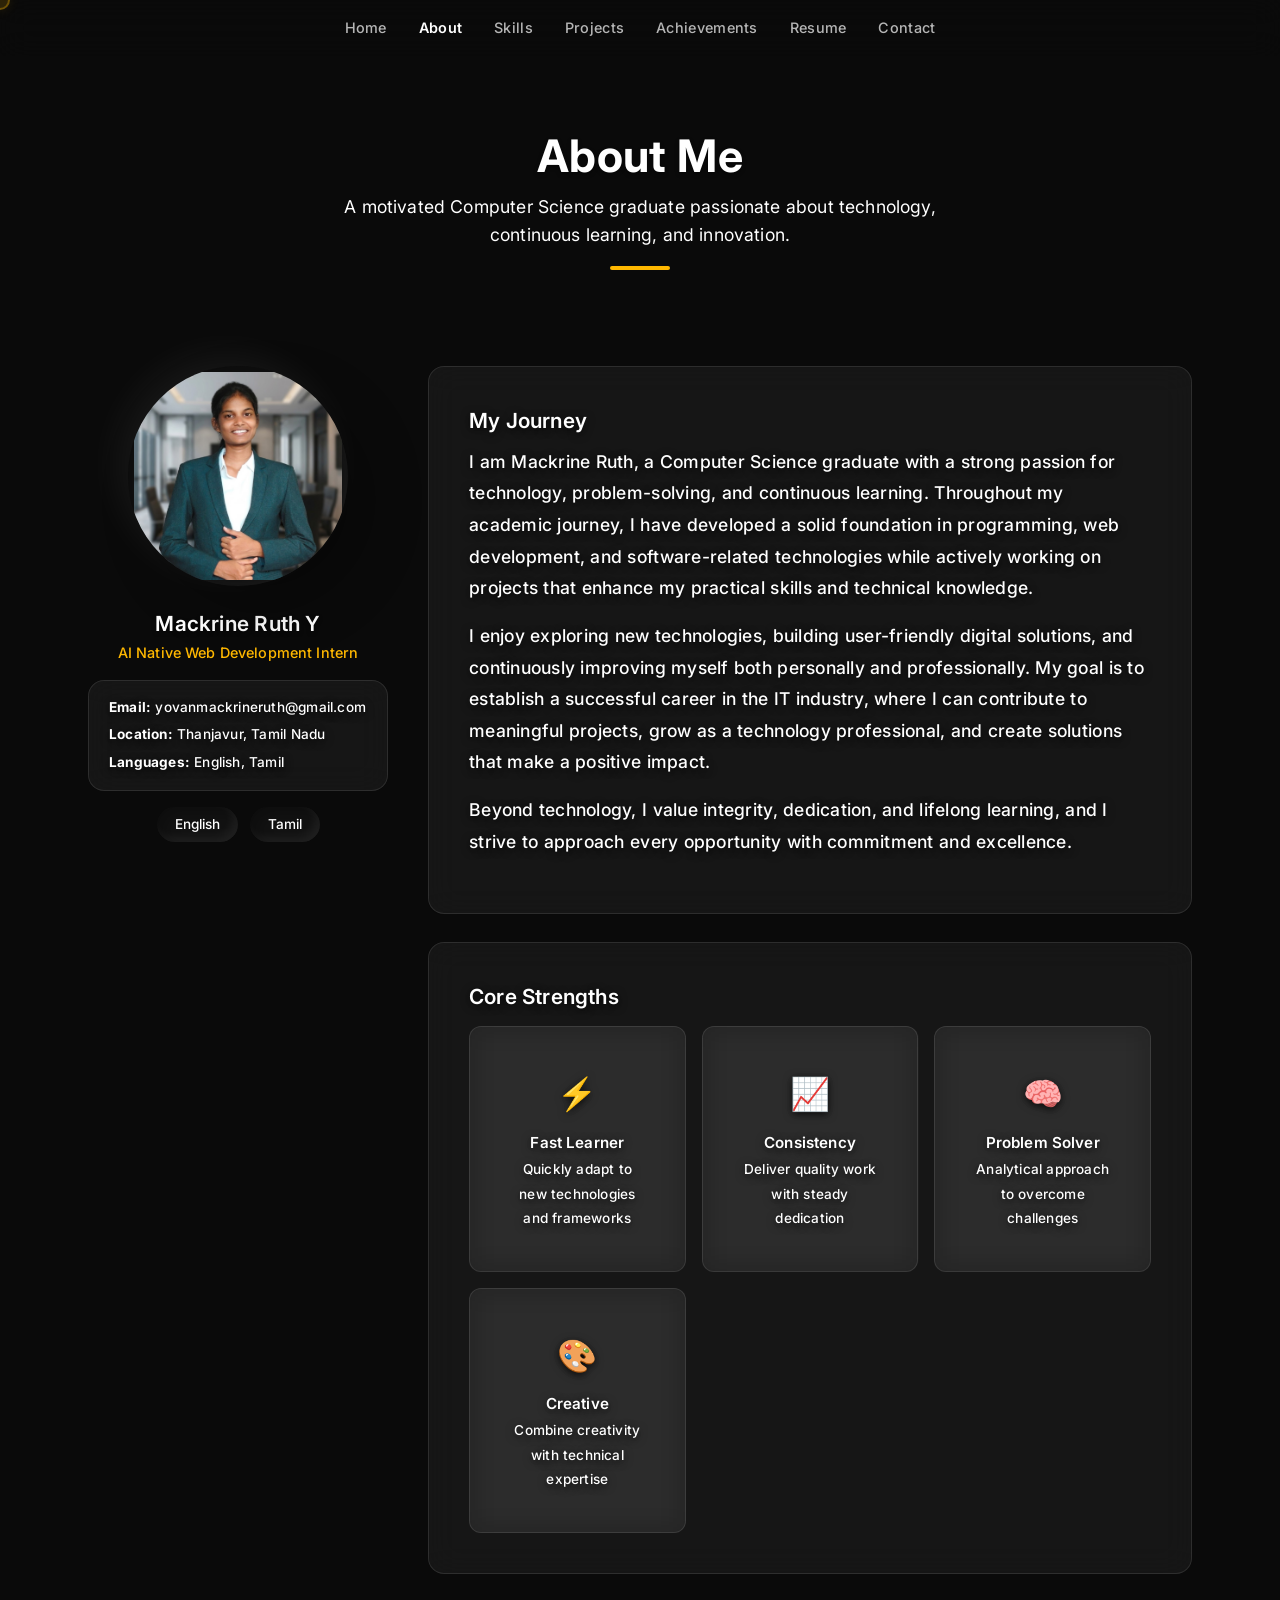
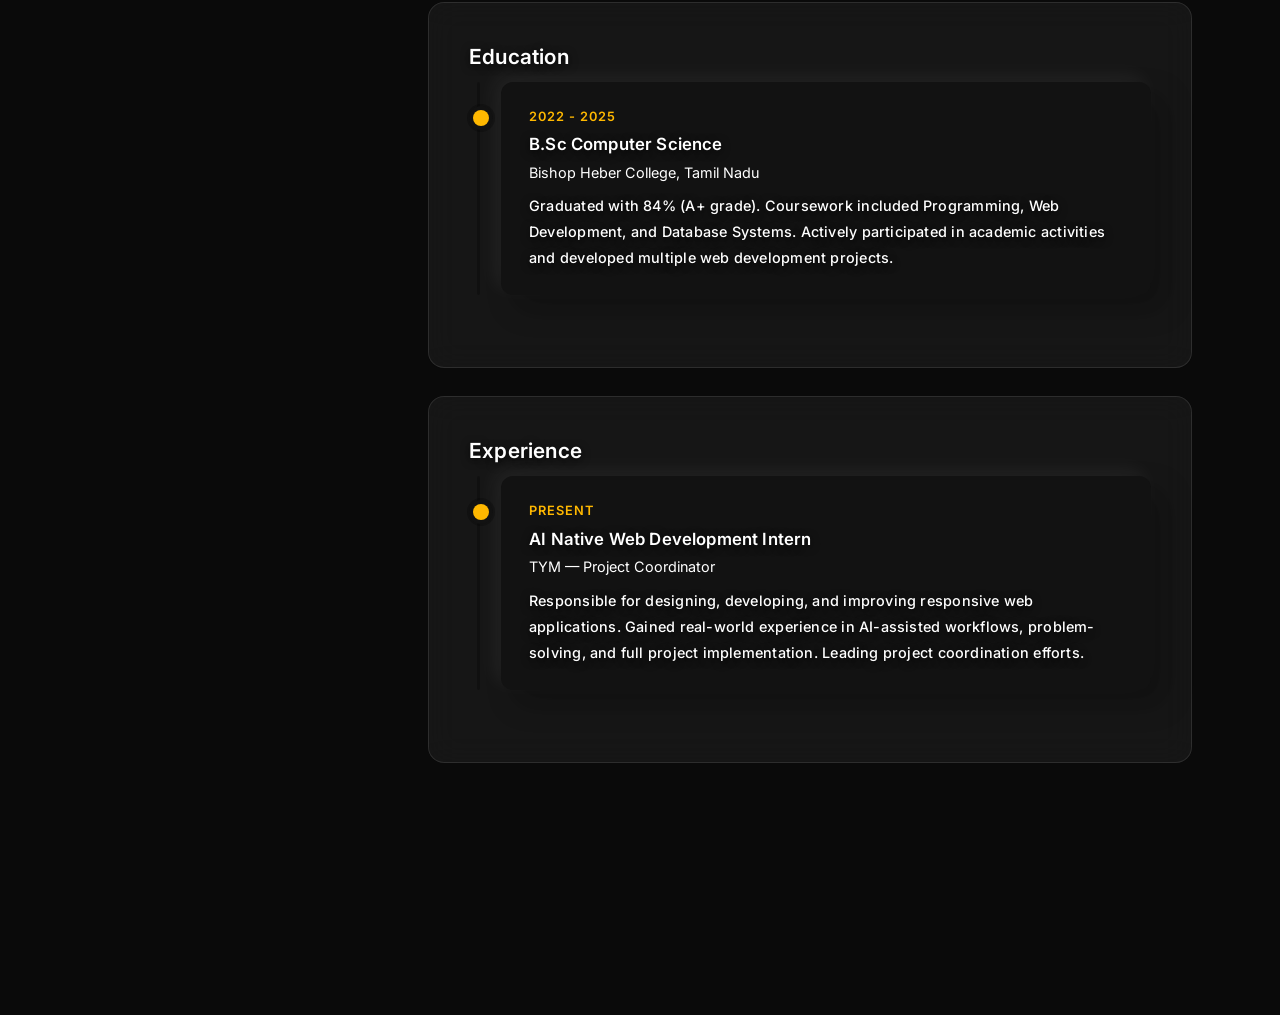
==== commit 8978f6fd: "header fix" ====
--- a/about.html
+++ b/about.html
@@ -111,38 +111,6 @@
     <span></span>
   </button>
 
-  <div class="mobile-menu" id="mobileMenu">
-    <div class="mobile-menu-inner">
-      <button class="mobile-menu-close" aria-label="Close menu">
-        <svg width="24" height="24" viewBox="0 0 24 24" fill="none" stroke="currentColor" stroke-width="2" stroke-linecap="round" stroke-linejoin="round">
-          <line x1="18" y1="6" x2="6" y2="18"/>
-          <line x1="6" y1="6" x2="18" y2="18"/>
-        </svg>
-      </button>
-      <nav class="mobile-nav">
-        <a href="index.html" class="mobile-link">Home</a>
-        <a href="about.html" class="mobile-link">About</a>
-        <a href="skills.html" class="mobile-link">Skills</a>
-        <a href="projects.html" class="mobile-link">Projects</a>
-        <a href="achievements.html" class="mobile-link">Achievements</a>
-        <a href="resume.html" class="mobile-link">Resume</a>
-        <a href="contact.html" class="mobile-link">Contact</a>
-      </nav>
-      <div class="mobile-social">
-        <a href="https://github.com/macky-2004" target="_blank" rel="noopener noreferrer" aria-label="GitHub">
-          <svg viewBox="0 0 16 16" fill="currentColor">
-            <path d="M8 0C3.58 0 0 3.58 0 8c0 3.54 2.29 6.53 5.47 7.59.4.07.55-.17.55-.38 0-.19-.01-.82-.01-1.49-2.01.37-2.53-.49-2.69-.94-.09-.23-.48-.94-.82-1.13-.28-.15-.68-.52-.01-.53.63-.01 1.08.58 1.23.82.72 1.21 1.87.87 2.33.66.07-.52.28-.87.51-1.07-1.78-.2-3.64-.89-3.64-3.95 0-.87.31-1.59.82-2.15-.08-.2-.36-1.02.08-2.12 0 0 .67-.21 2.2.82.64-.18 1.32-.27 2-.27.68 0 1.36.09 2 .27 1.53-1.04 2.2-.82 2.2-.82.44 1.1.16 1.92.08 2.12.51.56.82 1.27.82 2.15 0 3.07-1.87 3.75-3.65 3.95.29.25.54.73.54 1.48 0 1.07-.01 1.93-.01 2.2 0 .21.15.46.55.38A8.013 8.013 0 0016 8c0-4.42-3.58-8-8-8z"/>
-          </svg>
-        </a>
-        <a href="https://www.linkedin.com/in/mackrine-ruth-5611002bb/" target="_blank" rel="noopener noreferrer" aria-label="LinkedIn">
-          <svg viewBox="0 0 24 24" fill="currentColor">
-            <path d="M20.447 20.452h-3.554v-5.569c0-1.328-.027-3.037-1.852-3.037-1.853 0-2.136 1.445-2.136 2.939v5.667H9.351V9h3.414v1.561h.046c.477-.9 1.637-1.85 3.37-1.85 3.601 0 4.267 2.37 4.267 5.455v6.286zM5.337 7.433a2.062 2.062 0 01-2.063-2.065 2.064 2.064 0 112.063 2.065zm1.782 13.019H3.555V9h3.564v11.452zM22.225 0H1.771C.792 0 0 .774 0 1.729v20.542C0 23.227.792 24 1.771 24h20.451C23.2 24 24 23.227 24 22.271V1.729C24 .774 23.2 0 22.222 0h.003z"/>
-          </svg>
-        </a>
-      </div>
-    </div>
-  </div>
-
   <script src="js/main.js"></script>
 </body>
 </html>
--- a/css/style.css
+++ b/css/style.css
@@ -3,13 +3,13 @@
 :root {
   /* — Deep Ocean Theme (Dark Only) — */
   --bg-color: #0A0A0A;
-  --text-color: #F0F0F0;
+  --text-color: #FFFFFF;
 
   /* — Glass System — */
   --glass-bg: #121212;
   --clay-card: var(--glass-bg);
   --glass-border: 1px solid rgba(255, 255, 255, 0.05);
-  --glass-blur: 0px;
+  --glass-blur: 15px;
   --clay-bg: var(--bg-color);
   --clay-dark: rgba(0, 0, 0, 0.25);
   --clay-dark-deep: rgba(0, 0, 0, 0.35);
@@ -18,18 +18,18 @@
   --radius-sm: 12px;
   --radius-xs: 10px;
 
-  /* — Accent (Turquoise / Mint) — */
-  --accent-primary: #00D4B2;
-  --accent-secondary: #70FFD0;
+  /* — Accent (Amber / Gold) — */
+  --accent-primary: #FFB800;
+  --accent-secondary: #FFD04D;
   --accent-tertiary: #0A0A0A;
-  --accent: #00D4B2;
-  --accent-hover: #70FFD0;
-  --accent-soft: rgba(0, 212, 178, 0.12);
+  --accent: #FFB800;
+  --accent-hover: #FFC933;
+  --accent-soft: rgba(255, 184, 0, 0.12);
 
   /* — Text — */
-  --text-primary: #F0F0F0;
-  --text-secondary: #F0F0F0;
-  --text-muted: #F0F0F0;
+  --text-primary: #FFFFFF;
+  --text-secondary: #FFFFFF;
+  --text-muted: #FFFFFF;
 
   /* — Glass (translucent bg overlays) — */
   --bg-glass-50: rgba(10, 10, 10, 0.5);
@@ -56,10 +56,10 @@
   /* — Misc — */
   --inset-dark: rgba(0, 0, 0, 0.35);
   --inset-light: rgba(255, 255, 255, 0.03);
-  --cursor-core: rgba(0, 212, 178, 0.15);
-  --cursor-border: rgba(0, 212, 178, 0.3);
-  --cursor-glow: rgba(0, 212, 178, 0.1);
-  --btn-glow: rgba(0, 212, 178, 0.25);
+  --cursor-core: rgba(255, 184, 0, 0.15);
+  --cursor-border: rgba(255, 184, 0, 0.3);
+  --cursor-glow: rgba(255, 184, 0, 0.1);
+  --btn-glow: rgba(255, 184, 0, 0.25);
 }
 
 * {
@@ -88,6 +88,11 @@
 a {
   text-decoration: none;
   color: inherit;
+  transition: color 0.2s ease;
+}
+
+a:hover {
+  color: var(--accent);
 }
 
 ul {
@@ -96,6 +101,7 @@
 
 img {
   max-width: 100%;
+  height: auto;
   display: block;
 }
 
@@ -104,7 +110,7 @@
   font-weight: 700;
   line-height: 1.1;
   letter-spacing: 0.01em;
-  color: #F0F0F0;
+  color: #FFFFFF;
   text-shadow: 0px 2px 4px rgba(0, 0, 0, 0.4);
 }
 
@@ -117,7 +123,7 @@
   font-weight: 700;
   line-height: 1.2;
   letter-spacing: 0.01em;
-  color: #F0F0F0;
+  color: #FFFFFF;
   text-shadow: 0px 2px 4px rgba(0, 0, 0, 0.4);
 }
 
@@ -125,7 +131,7 @@
   font-weight: 600;
   line-height: 1.3;
   letter-spacing: 0.01em;
-  color: #F0F0F0;
+  color: #FFFFFF;
   text-shadow: 0px 2px 4px rgba(0, 0, 0, 0.4);
 }
 
@@ -133,12 +139,12 @@
   font-weight: 600;
   line-height: 1.4;
   letter-spacing: 0.01em;
-  color: #F0F0F0;
+  color: #FFFFFF;
   text-shadow: 0px 2px 4px rgba(0, 0, 0, 0.4);
 }
 
 p {
-  color: #F0F0F0;
+  color: #FFFFFF;
   font-weight: 400;
   font-size: 1.1rem;
   line-height: 1.6;
@@ -180,11 +186,11 @@
 
 .glass-card,
 .clay-card {
-  background: var(--glass-bg);
+  background: rgba(255, 255, 255, 0.05);
   backdrop-filter: blur(var(--glass-blur));
   -webkit-backdrop-filter: blur(var(--glass-blur));
   border-radius: var(--radius);
-  border: 1px solid #222;
+  border: 1px solid rgba(255, 255, 255, 0.1);
   padding: 40px;
   transition: transform 0.3s ease;
 }
@@ -195,11 +201,11 @@
 }
 
 .clay-card-push {
-  background: var(--glass-bg);
+  background: rgba(255, 255, 255, 0.05);
   backdrop-filter: blur(var(--glass-blur));
   -webkit-backdrop-filter: blur(var(--glass-blur));
   border-radius: var(--radius);
-  border: 1px solid #222;
+  border: 1px solid rgba(255, 255, 255, 0.1);
   padding: 40px;
 }
 
@@ -211,7 +217,7 @@
 
 :is(.glass-card, .clay-card, .clay-card-push, .featured-card, .project-card,
     .strength-item, .contact-info-card, .contact-form, .resume-card) p {
-  color: #F0F0F0 !important;
+  color: #FFFFFF !important;
   font-weight: 500;
   letter-spacing: 0.015em;
 }
@@ -270,16 +276,16 @@
   justify-content: center;
   gap: 32px;
   padding: 16px 24px;
-  background: rgba(10, 10, 10, 0.7);
-  backdrop-filter: blur(10px);
-  -webkit-backdrop-filter: blur(10px);
+  background: rgba(10, 10, 10, 0.8);
+  backdrop-filter: blur(var(--glass-blur));
+  -webkit-backdrop-filter: blur(var(--glass-blur));
   z-index: 1000;
 }
 
 .nav-link {
   font-size: 0.9rem;
   font-weight: 500;
-  color: #F0F0F0;
+  color: #FFFFFF;
   text-decoration: none;
   transition: opacity 0.2s ease;
   letter-spacing: 0.02em;
@@ -288,6 +294,7 @@
 
 .nav-link:hover {
   opacity: 1;
+  color: var(--accent);
 }
 
 .nav-link.active {
@@ -300,24 +307,22 @@
 .hamburger {
   display: none;
   position: fixed;
-  top: 24px;
-  right: 80px;
+  right: 20px;
+  top: 20px;
   z-index: 1001;
   width: 44px;
   height: 44px;
   border: none;
   border-radius: 12px;
   background: var(--bg-glass-80);
-  backdrop-filter: blur(10px);
-  -webkit-backdrop-filter: blur(10px);
-  box-shadow: 5px 5px 10px var(--clay-dark), -5px -5px 10px var(--clay-light);
+  backdrop-filter: blur(var(--glass-blur));
+  -webkit-backdrop-filter: blur(var(--glass-blur));
   cursor: pointer;
   flex-direction: column;
   align-items: center;
   justify-content: center;
   gap: 5px;
   padding: 0;
-  transition: box-shadow 0.2s ease;
 }
 
 .hamburger span {
@@ -329,9 +334,7 @@
   transition: all 0.2s ease;
 }
 
-.hamburger:active {
-  box-shadow: inset 4px 4px 8px var(--clay-dark), inset -4px -4px 8px var(--clay-light);
-}
+
 
 /* — Mobile Menu Overlay — */
 
@@ -390,8 +393,8 @@
   border: none;
   border-radius: 12px;
   background: var(--bg-glass-80);
-  backdrop-filter: blur(10px);
-  -webkit-backdrop-filter: blur(10px);
+  backdrop-filter: blur(var(--glass-blur));
+  -webkit-backdrop-filter: blur(var(--glass-blur));
   box-shadow: 5px 5px 10px var(--clay-dark), -5px -5px 10px var(--clay-light);
   cursor: pointer;
   display: flex;
@@ -477,15 +480,15 @@
 
 #clay-cursor {
   position: fixed;
-  width: 15px;
-  height: 15px;
+  width: 20px;
+  height: 20px;
   border-radius: 50%;
   pointer-events: none;
   z-index: 9999;
   background: var(--cursor-core);
   border: 2px solid var(--cursor-border);
   box-shadow: 0 0 12px var(--cursor-glow);
-  transition: transform 0.35s cubic-bezier(0.25, 0.46, 0.45, 0.94), background 0.35s ease, border-color 0.35s ease, box-shadow 0.35s ease, opacity 0.3s ease;
+  transition: transform 0.1s ease, background 0.35s ease, border-color 0.35s ease, box-shadow 0.35s ease, opacity 0.3s ease;
   transform: translate(-50%, -50%);
   backdrop-filter: blur(2px);
 }
@@ -522,15 +525,16 @@
 }
 
 .hero-text h1 {
-  font-size: 3.2rem;
-  color: var(--text-primary);
+  font-size: 3.5rem;
+  font-weight: 800;
+  color: #FFB800;
   letter-spacing: -1px;
   margin-bottom: 16px;
 }
 
 .hero-text h2 {
   font-size: 1.6rem;
-  color: var(--text-secondary);
+  color: #A0A0A0;
   margin-bottom: 32px;
 }
 
@@ -557,10 +561,9 @@
 .hero-portrait .portrait-frame {
   width: 380px;
   height: 380px;
-  border-radius: 50%;
+  border-radius: 20px;
   overflow: hidden;
-  background: var(--clay-card);
-  padding: 8px;
+  box-shadow: 0 0 20px rgba(255, 184, 0, 0.3);
 }
 
 .hero-portrait .portrait-frame img,
@@ -568,16 +571,12 @@
   width: 100%;
   height: 100%;
   object-fit: cover;
-  border-radius: 50%;
+  border-radius: 20px;
 }
 
 .portrait-frame-clay {
   position: relative;
   overflow: hidden;
-}
-
-.hero-portrait .portrait-frame-clay {
-  box-shadow: var(--shadow-pop-lg), inset 8px 8px 18px var(--inset-dark), inset -6px -6px 14px var(--inset-light);
 }
 
 .about-sidebar .portrait-frame-clay {
@@ -601,17 +600,18 @@
   display: grid;
   grid-template-columns: repeat(auto-fit, minmax(350px, 1fr));
   gap: 36px;
+  width: 90%;
   max-width: 1200px;
   margin: 0 auto;
   align-items: stretch;
 }
 
 .featured-card {
-  background: var(--glass-bg);
+  background: rgba(255, 255, 255, 0.05);
   backdrop-filter: blur(var(--glass-blur));
   -webkit-backdrop-filter: blur(var(--glass-blur));
   border-radius: var(--radius);
-  border: 1px solid #222;
+  border: 1px solid rgba(255, 255, 255, 0.1);
   padding: 40px;
   transition: transform 0.3s ease;
   cursor: pointer;
@@ -692,6 +692,7 @@
   display: grid;
   grid-template-columns: 300px 1fr;
   gap: 40px;
+  width: 90%;
   max-width: 1200px;
   margin: 0 auto 60px;
   padding: 4rem 24px;
@@ -765,12 +766,12 @@
 
 .strength-item {
   text-align: center;
+  background: rgba(255, 255, 255, 0.05);
+  backdrop-filter: blur(var(--glass-blur));
+  -webkit-backdrop-filter: blur(var(--glass-blur));
   padding: 40px;
   border-radius: var(--radius-sm);
-  background: var(--glass-bg);
-  backdrop-filter: blur(var(--glass-blur));
-  -webkit-backdrop-filter: blur(var(--glass-blur));
-  border: 1px solid #222;
+  border: 1px solid rgba(255, 255, 255, 0.1);
   transition: transform 0.3s ease;
 }
 
@@ -869,6 +870,7 @@
 /* ====== SKILLS ORB GRID ====== */
 
 .skills-grid {
+  width: 90%;
   max-width: 1200px;
   margin: 0 auto 60px;
   padding: 4rem 24px;
@@ -1007,21 +1009,22 @@
 
 .filter-btn:hover {
   background: rgba(255, 255, 255, 0.1);
-  border-color: rgba(0, 212, 178, 0.3);
+  border-color: rgba(255, 184, 0, 0.3);
   color: var(--accent);
 }
 
 .filter-btn.active {
   color: var(--accent);
-  border-color: rgba(0, 212, 178, 0.5);
-  background: rgba(0, 212, 178, 0.1);
+  border-color: rgba(255, 184, 0, 0.5);
+  background: rgba(255, 184, 0, 0.1);
   font-weight: 600;
 }
 
 .projects-grid {
   display: grid;
-  grid-template-columns: repeat(auto-fit, minmax(350px, 1fr));
-  gap: 36px;
+  grid-template-columns: repeat(auto-fill, minmax(300px, 1fr));
+  gap: 24px;
+  width: 100%;
   max-width: 1200px;
   margin: 0 auto 60px;
   padding: 0 24px 4rem;
@@ -1030,33 +1033,21 @@
 
 .project-card {
   position: relative;
-  border-radius: var(--radius);
-  background: var(--glass-bg);
+  background: rgba(255, 255, 255, 0.05);
   backdrop-filter: blur(var(--glass-blur));
   -webkit-backdrop-filter: blur(var(--glass-blur));
-  border: 1px solid #222;
+  border-radius: 12px;
+  border: 1px solid rgba(255, 255, 255, 0.1);
   overflow: hidden;
-  transition: transform 0.3s ease;
+  transition: transform 0.3s ease, background 0.3s ease, box-shadow 0.3s ease;
   cursor: pointer;
   display: flex;
   flex-direction: column;
+  min-height: 400px;
 }
 
 .project-card:hover {
   transform: translateY(-4px);
-}
-
-.project-card .project-img {
-  width: 100%;
-  height: 220px;
-  overflow: hidden;
-}
-
-.project-card .project-img img {
-  width: 100%;
-  height: 100%;
-  object-fit: cover;
-  transition: transform 0.5s ease;
 }
 
 .project-card:hover .project-img img {
@@ -1080,7 +1071,7 @@
   font-weight: 600;
   text-transform: uppercase;
   letter-spacing: 0.5px;
-  background: rgba(0, 212, 178, 0.15);
+  background: rgba(255, 184, 0, 0.15);
   color: var(--accent);
   margin-bottom: 10px;
 }
@@ -1150,6 +1141,7 @@
 /* ====== ACHIEVEMENTS — HORIZONTAL TIMELINE ====== */
 
 .achievements-wrapper {
+  width: 90%;
   max-width: 1200px;
   margin: 0 auto 60px;
   padding: 4rem 24px;
@@ -1305,6 +1297,7 @@
   display: grid;
   grid-template-columns: 1fr 1fr;
   gap: 40px;
+  width: 90%;
   max-width: 1200px;
   margin: 0 auto 60px;
   padding: 4rem 24px;
@@ -1320,12 +1313,12 @@
   display: flex;
   align-items: center;
   gap: 16px;
+  background: rgba(255, 255, 255, 0.05);
+  backdrop-filter: blur(var(--glass-blur));
+  -webkit-backdrop-filter: blur(var(--glass-blur));
   padding: 40px;
   border-radius: var(--radius-sm);
-  background: var(--glass-bg);
-  backdrop-filter: blur(var(--glass-blur));
-  -webkit-backdrop-filter: blur(var(--glass-blur));
-  border: 1px solid #222;
+  border: 1px solid rgba(255, 255, 255, 0.1);
   transition: transform 0.3s ease;
 }
 
@@ -1358,12 +1351,12 @@
 }
 
 .contact-form {
+  background: rgba(255, 255, 255, 0.05);
+  backdrop-filter: blur(var(--glass-blur));
+  -webkit-backdrop-filter: blur(var(--glass-blur));
   padding: 40px;
   border-radius: var(--radius);
-  background: var(--glass-bg);
-  backdrop-filter: blur(var(--glass-blur));
-  -webkit-backdrop-filter: blur(var(--glass-blur));
-  border: 1px solid #222;
+  border: 1px solid rgba(255, 255, 255, 0.1);
 }
 
 .contact-form h3 {
@@ -1400,7 +1393,7 @@
 
 .form-group input:focus,
 .form-group textarea:focus {
-  border-color: rgba(0, 212, 178, 0.5);
+  border-color: rgba(255, 184, 0, 0.5);
   background: rgba(255, 255, 255, 0.08);
 }
 
@@ -1427,8 +1420,10 @@
   gap: 8px;
   padding: 12px 22px;
   border-radius: var(--radius-sm);
-  background: var(--clay-card);
-  box-shadow: var(--shadow-pop-sm);
+  background: rgba(255, 255, 255, 0.05);
+  backdrop-filter: blur(var(--glass-blur));
+  -webkit-backdrop-filter: blur(var(--glass-blur));
+  border: 1px solid rgba(255, 255, 255, 0.1);
   font-size: 0.9rem;
   font-weight: 500;
   color: var(--text-secondary);
@@ -1436,7 +1431,7 @@
 }
 
 .contact-social a:hover {
-  box-shadow: var(--shadow-push-sm);
+  background: rgba(255, 255, 255, 0.08);
   color: var(--accent);
 }
 
@@ -1467,11 +1462,11 @@
 }
 
 .resume-card {
-  background: var(--glass-bg);
+  background: rgba(255, 255, 255, 0.05);
   backdrop-filter: blur(var(--glass-blur));
   -webkit-backdrop-filter: blur(var(--glass-blur));
   border-radius: var(--radius);
-  border: 1px solid #222;
+  border: 1px solid rgba(255, 255, 255, 0.1);
   padding: 40px;
   text-align: center;
   transition: transform 0.3s ease;
@@ -1544,10 +1539,6 @@
     grid-template-columns: 1fr;
   }
 
-  .project-card .project-img {
-    height: 180px;
-  }
-
   .project-card .project-body {
     padding: 20px 24px 60px;
   }
@@ -1562,11 +1553,13 @@
 }
 
 @media (max-width: 768px) {
-  /* — Hamburger Menu — */
+  /* — Mobile Nav — */
+  .nav-link {
+    display: none;
+  }
+
   .hamburger {
     display: flex;
-    top: 16px;
-    right: 68px;
     width: 40px;
     height: 40px;
     gap: 4px;
@@ -1577,16 +1570,17 @@
     height: 2px;
   }
 
-  .nav {
+  .nav.nav-active {
+    flex-direction: column;
+    align-items: center;
     gap: 20px;
-    padding: 12px 16px;
-    overflow-x: auto;
-    justify-content: flex-start;
-    -webkit-overflow-scrolling: touch;
-  }
-
-  .nav-link {
-    font-size: 0.85rem;
+    padding: 80px 24px 24px;
+    background: rgba(10, 10, 10, 0.95);
+  }
+
+  .nav.nav-active .nav-link {
+    display: block;
+    font-size: 1.1rem;
     white-space: nowrap;
   }
 
@@ -1649,17 +1643,12 @@
     bottom: -22px;
   }
 
-  .project-card .project-img {
-    height: 160px;
-  }
-
-  /* — Text Scaling — */
   .page-header h1 {
     font-size: 1.65rem;
   }
 
   .hero-text h1 {
-    font-size: 1.8rem;
+    font-size: 2rem;
   }
 
   .hero-text h2 {
